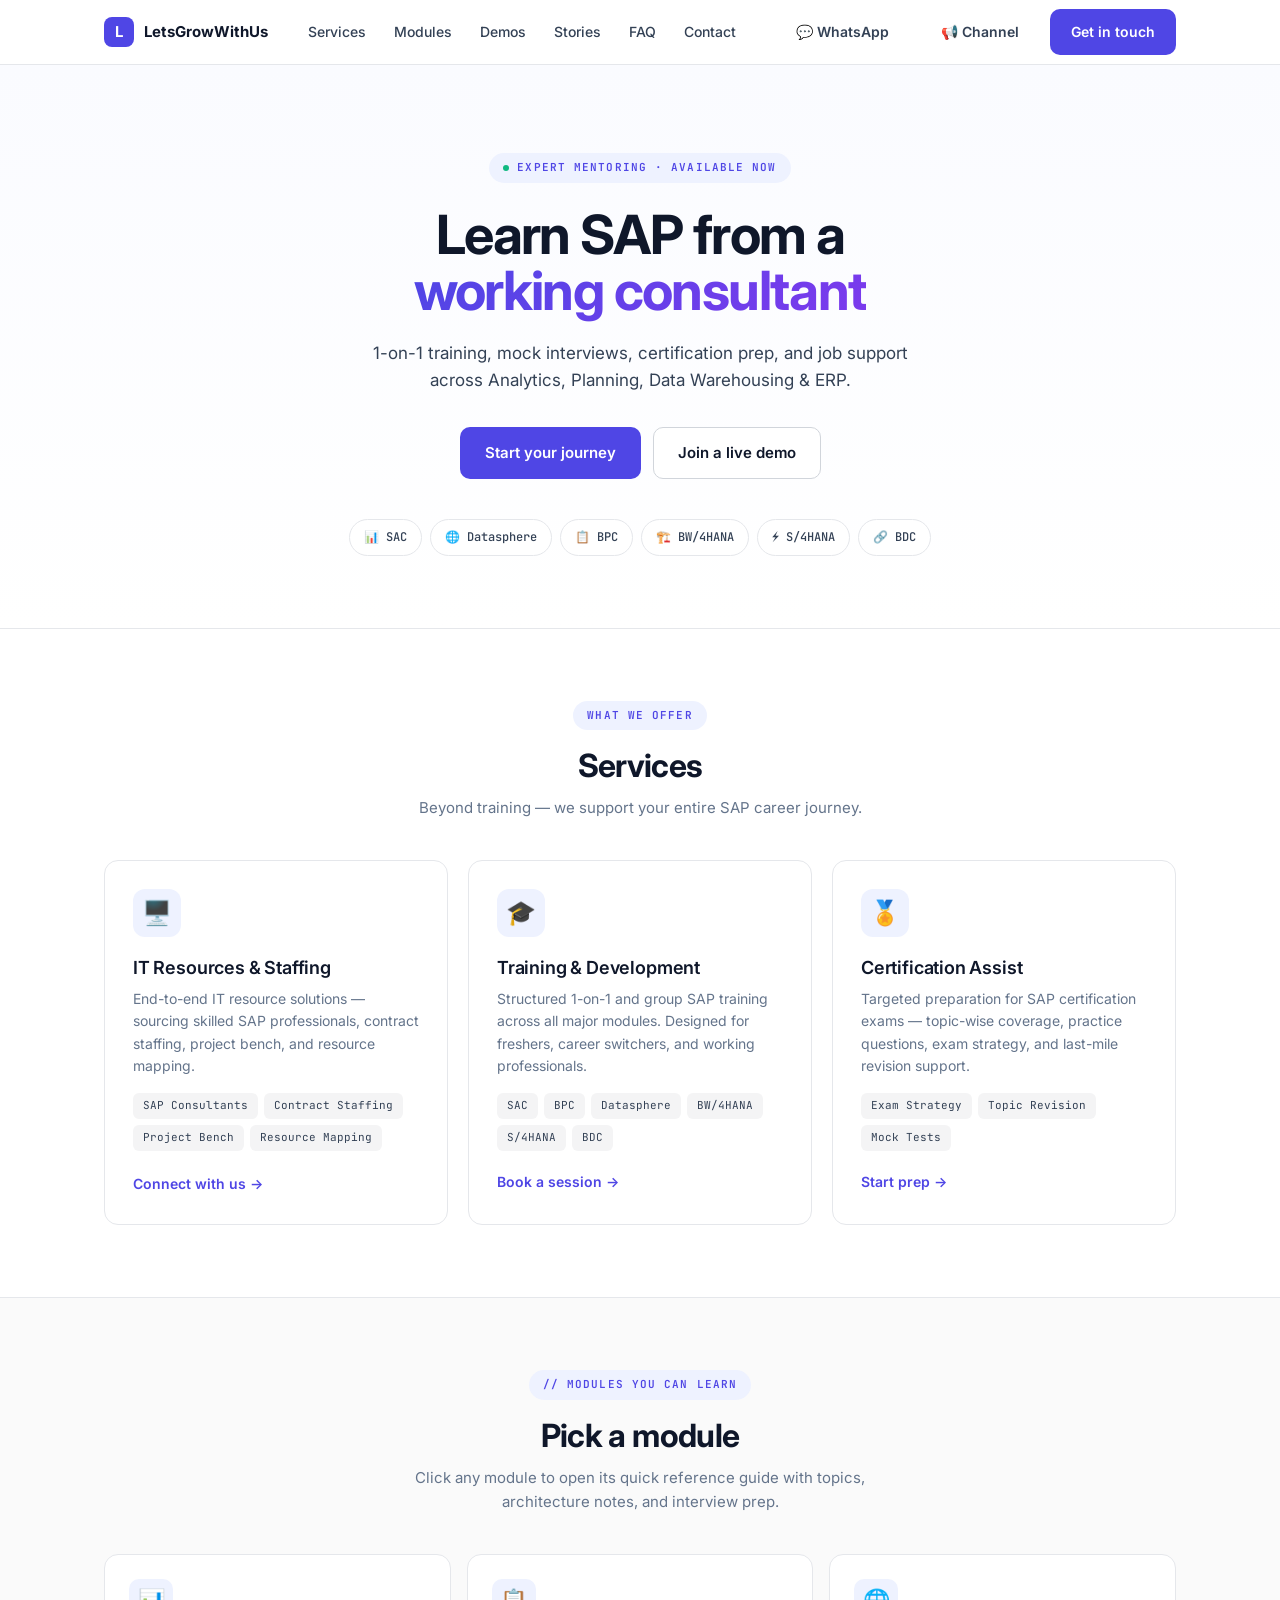
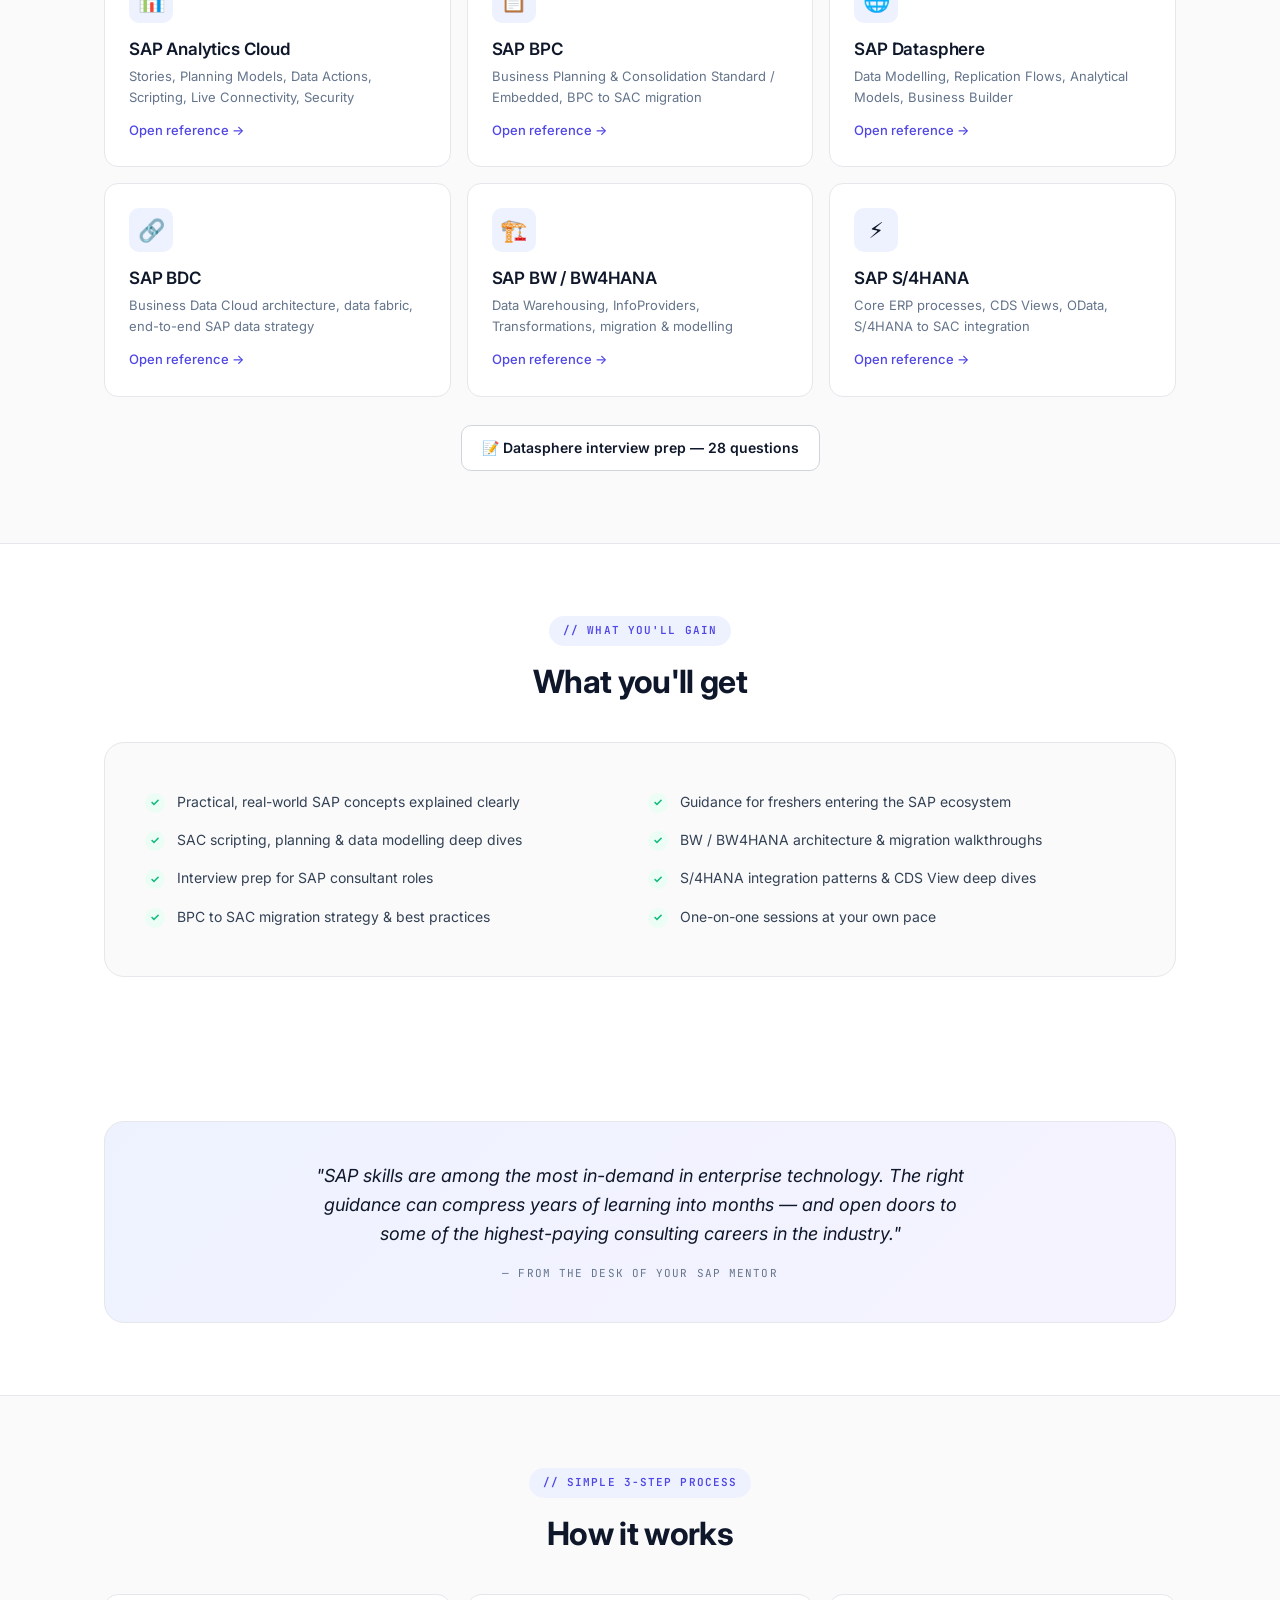
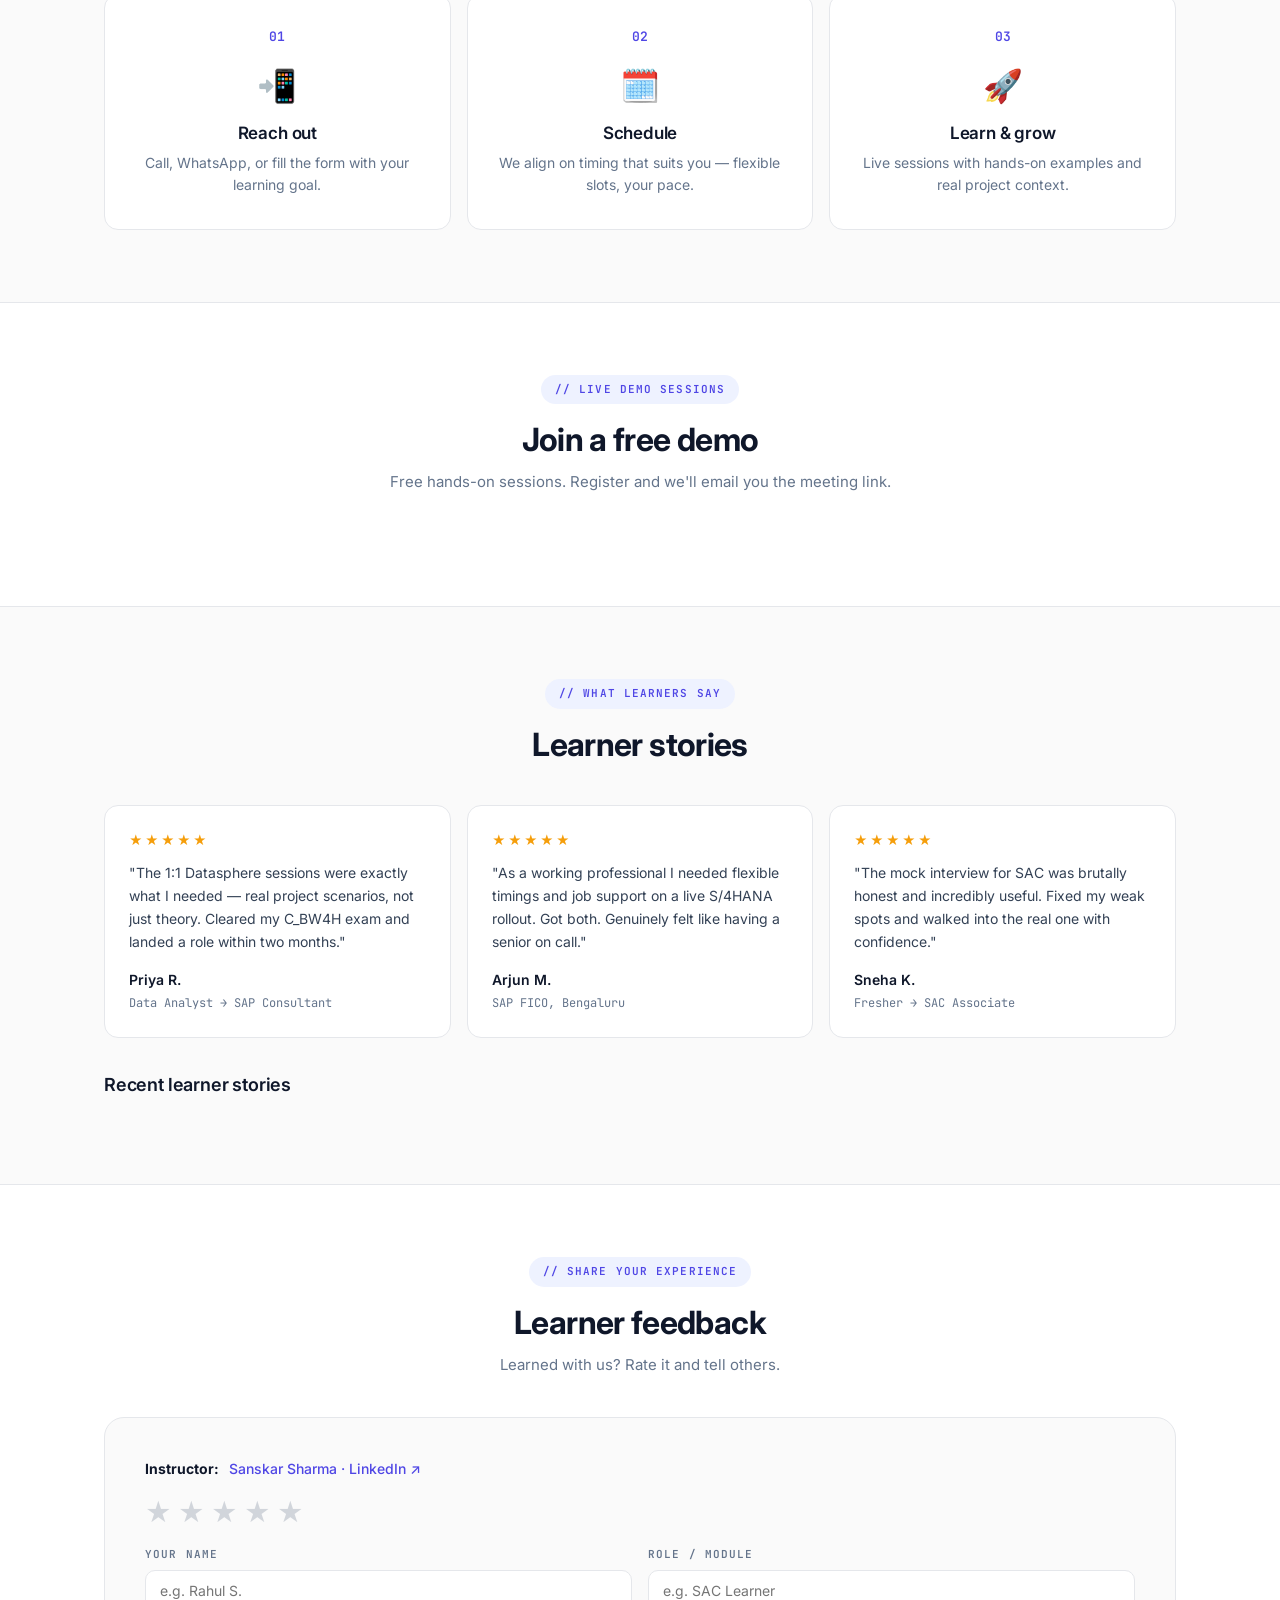
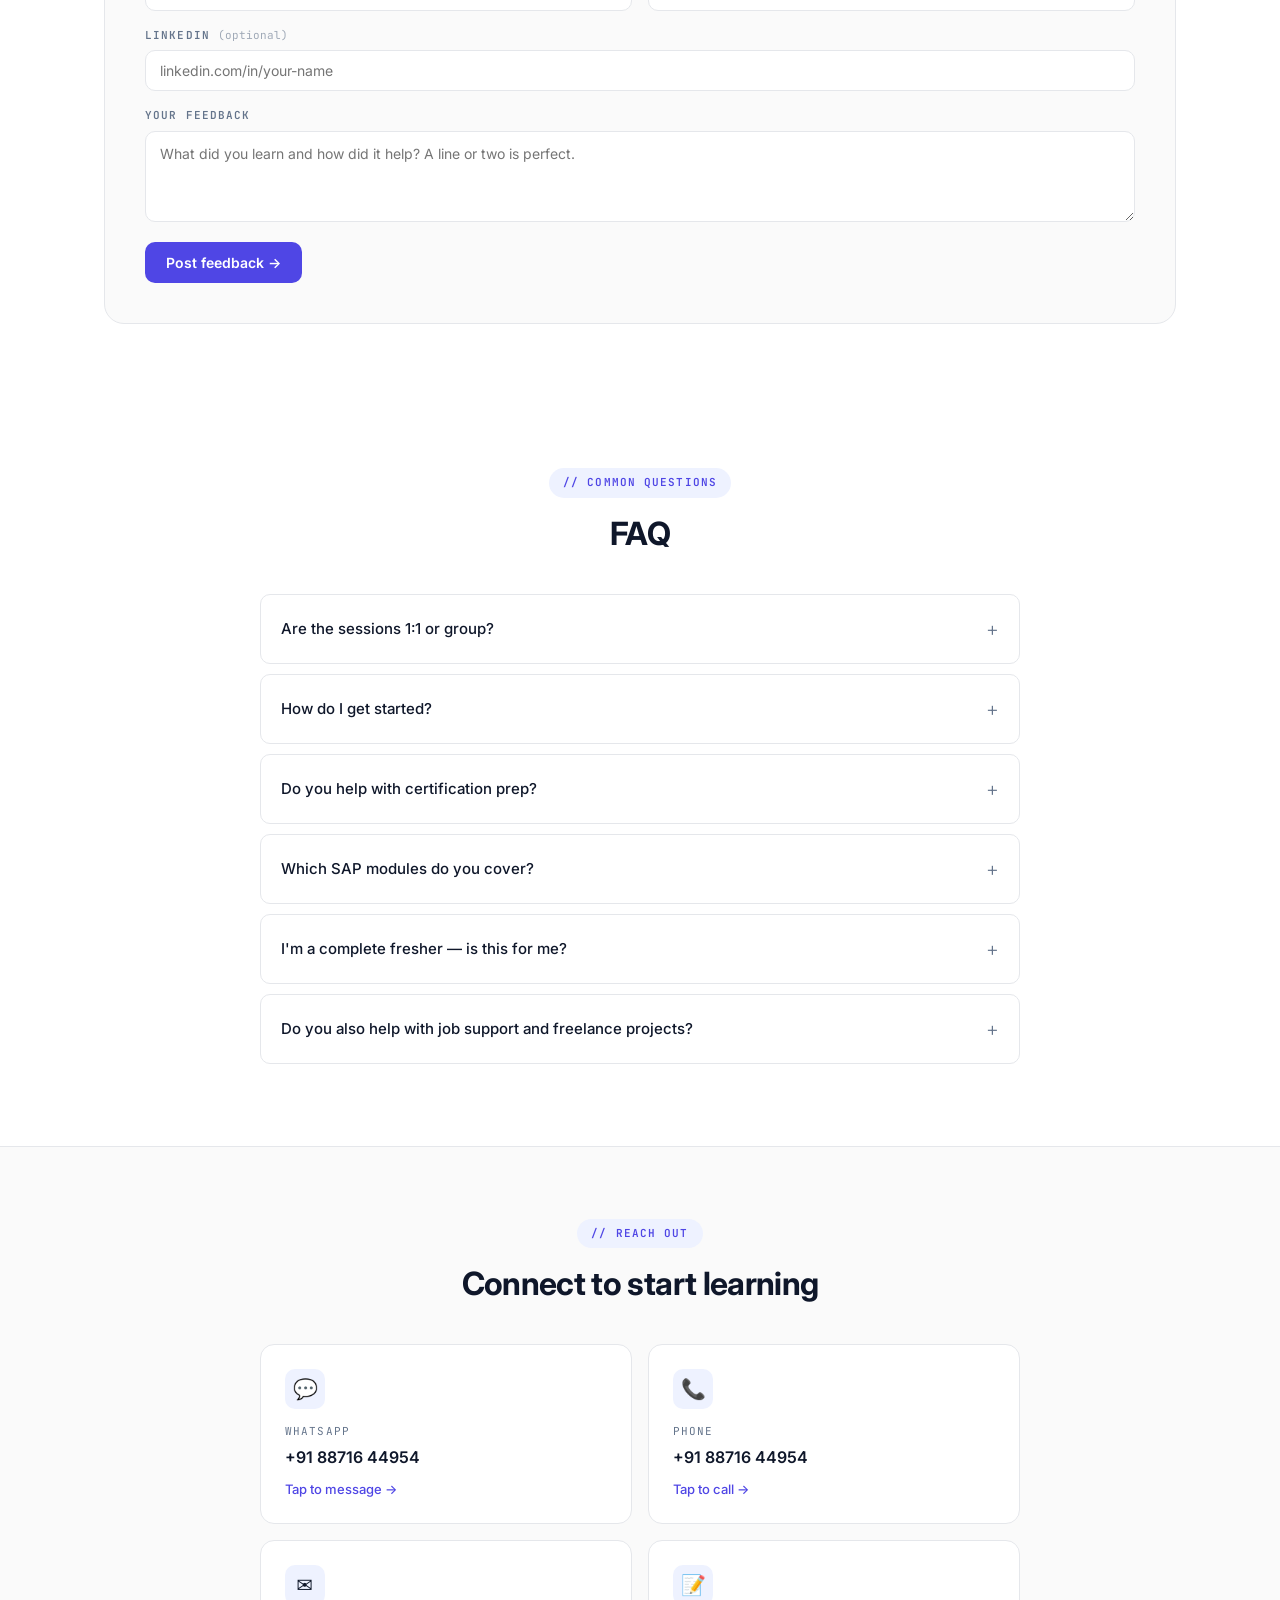
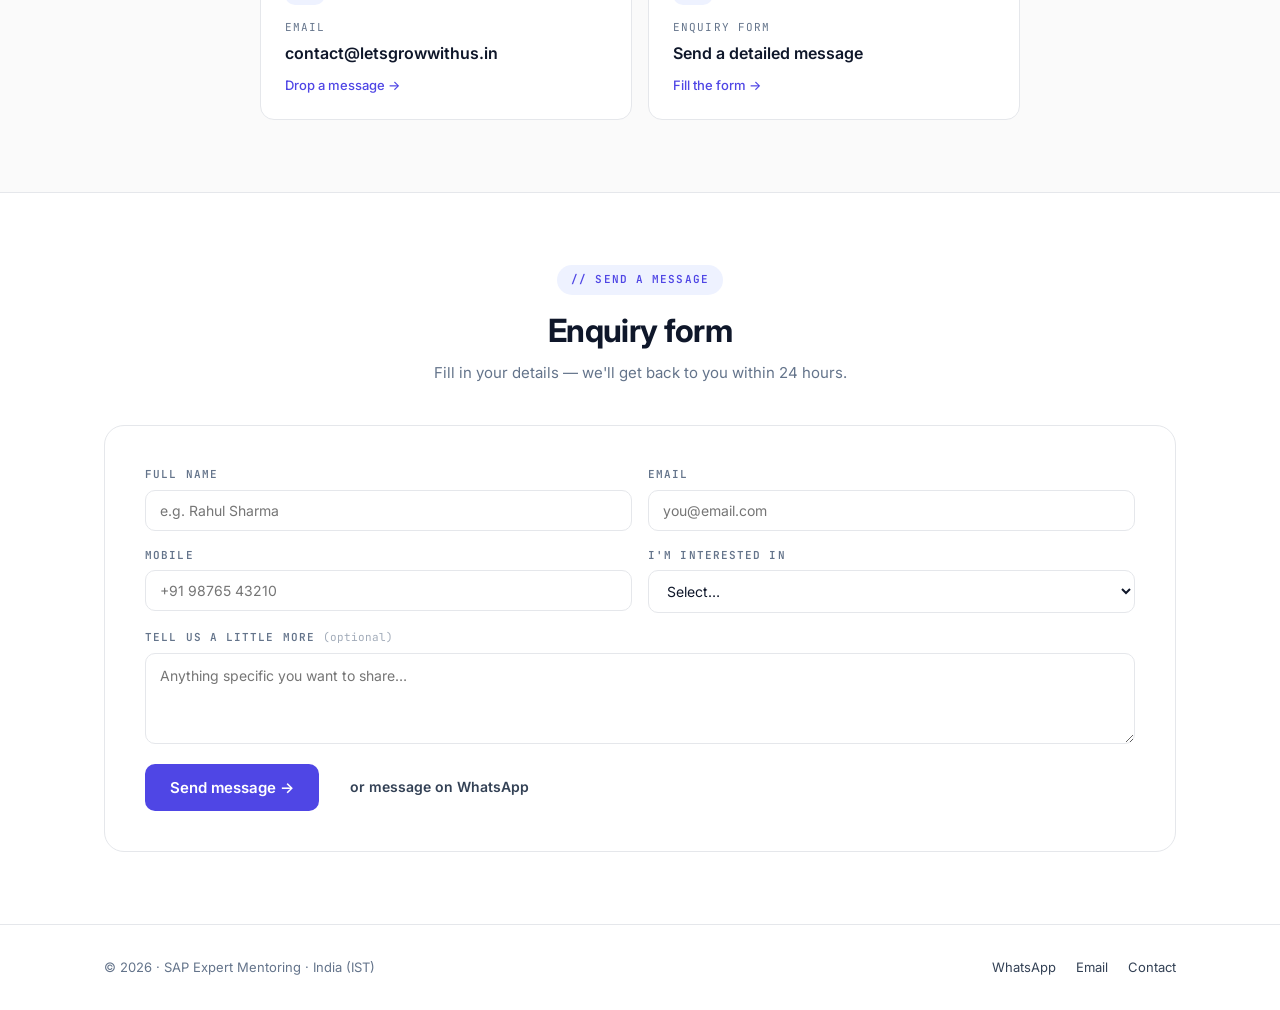
==== index.html @ c9133b72 "Update index.html" ====
<!doctype html>
<html lang="en">
  <head>
    <meta charset="UTF-8" />
    <meta name="viewport" content="width=device-width, initial-scale=1.0" />
    <title>LetsGrowWithUs – Learn SAP from a working consultant</title>

    <!-- ── SEO ── -->
    <meta
      name="description"
      content="Learn SAP the practical way — 1-on-1 training, mock interviews, certification prep and job support in SAP Datasphere, SAC, BW/4HANA, BPC, S/4HANA and BDC. Connect directly with a working SAP expert."
    />
    <meta
      name="keywords"
      content="SAP training, SAP Datasphere, SAP Analytics Cloud, SAC, BW/4HANA, SAP MM, SAP BPC, S/4HANA, SAP BDC, SAP certification, SAP mock interview"
    />
    <meta name="author" content="Naresh Kabra" />
    <meta name="robots" content="index, follow" />
    <meta name="theme-color" content="#4f46e5" />
    <link rel="canonical" href="https://saplearninghub.github.io/Courses/" />

    <!-- ── Open Graph ── -->
    <meta property="og:type" content="website" />
    <meta property="og:site_name" content="LetsGrowWithUs" />
    <meta property="og:title" content="Learn SAP – Connect with an Expert" />
    <meta
      property="og:description"
      content="1-on-1 SAP training, mock interviews, certification prep and job support across Datasphere, SAC, BW/4HANA, BPC, S/4HANA and BDC."
    />
    <meta
      property="og:url"
      content="https://saplearninghub.github.io/Courses/"
    />
    <meta property="og:locale" content="en_IN" />

    <!-- ── Twitter Card ── -->
    <meta name="twitter:card" content="summary_large_image" />
    <meta name="twitter:title" content="Learn SAP – Connect with an Expert" />
    <meta
      name="twitter:description"
      content="1-on-1 SAP training, mock interviews, certification prep and job support across Datasphere, SAC, BW/4HANA, BPC, S/4HANA and BDC."
    />

    <!-- ── Favicon (inline SVG) ── -->
    <link
      rel="icon"
      href="data:image/svg+xml,%3Csvg xmlns='http://www.w3.org/2000/svg' viewBox='0 0 64 64'%3E%3Crect width='64' height='64' rx='14' fill='%234f46e5'/%3E%3Ctext x='50%25' y='52%25' font-family='Arial,sans-serif' font-size='30' font-weight='bold' fill='white' text-anchor='middle' dominant-baseline='middle'%3EL%3C/text%3E%3C/svg%3E"
    />

    <!-- ── Google Analytics ── -->
    <script
      async
      src="https://www.googletagmanager.com/gtag/js?id=G-FK7HMC6X39"
    ></script>
    <script>
      window.dataLayer = window.dataLayer || [];
      function gtag() {
        dataLayer.push(arguments);
      }
      gtag("js", new Date());
      gtag("config", "G-FK7HMC6X39");
    </script>

    <!-- ── Fonts ── -->
    <link rel="preconnect" href="https://fonts.googleapis.com" />
    <link rel="preconnect" href="https://fonts.gstatic.com" crossorigin />
    <link
      href="https://fonts.googleapis.com/css2?family=Inter:wght@400;500;600;700&family=JetBrains+Mono:wght@400;600&display=swap"
      rel="stylesheet"
    />

    <style>
      /* ===== Reset & tokens ===== */
      *,
      *::before,
      *::after {
        box-sizing: border-box;
        margin: 0;
        padding: 0;
      }

      :root {
        --bg: #ffffff;
        --surface: #fafafa;
        --surface-2: #f4f4f5;
        --border: #e5e7eb;
        --border-strong: #d1d5db;
        --accent: #4f46e5;
        --accent-hover: #4338ca;
        --accent-soft: #eef2ff;
        --accent-2: #7c3aed;
        --accent-soft-2: #f5f3ff;
        --success: #10b981;
        --success-soft: #ecfdf5;
        --warn: #f59e0b;
        --text: #0f172a;
        --text-2: #334155;
        --muted: #64748b;
        --error: #dc2626;

        --font-sans:
          "Inter", -apple-system, BlinkMacSystemFont, "Segoe UI", system-ui,
          sans-serif;
        --font-mono: "JetBrains Mono", ui-monospace, SFMono-Regular, monospace;

        --radius: 10px;
        --radius-lg: 14px;
        --radius-xl: 20px;
        --container: 1120px;

        --shadow-xs: 0 1px 2px rgba(15, 23, 42, 0.04);
        --shadow-sm: 0 1px 3px rgba(15, 23, 42, 0.06);
        --shadow: 0 2px 8px rgba(15, 23, 42, 0.06);
        --shadow-md: 0 8px 24px rgba(15, 23, 42, 0.08);
      }

      html {
        scroll-behavior: smooth;
        -webkit-text-size-adjust: 100%;
      }

      body {
        font-family: var(--font-sans);
        background: var(--bg);
        color: var(--text);
        line-height: 1.6;
        -webkit-font-smoothing: antialiased;
        -moz-osx-font-smoothing: grayscale;
      }

      a {
        color: inherit;
        text-decoration: none;
      }

      button {
        font-family: inherit;
        cursor: pointer;
        border: none;
        background: none;
        color: inherit;
      }

      input,
      select,
      textarea {
        font-family: inherit;
        font-size: inherit;
        color: inherit;
      }

      img {
        max-width: 100%;
        display: block;
      }

      h1,
      h2,
      h3,
      h4 {
        font-weight: 600;
        line-height: 1.25;
        letter-spacing: -0.01em;
      }

      /* ===== Layout ===== */
      .container {
        max-width: var(--container);
        margin: 0 auto;
        padding: 0 24px;
      }

      @media (max-width: 640px) {
        .container {
          padding: 0 16px;
        }
      }

      section {
        padding: 72px 0;
      }

      @media (max-width: 640px) {
        section {
          padding: 52px 0;
        }
      }

      .section-header {
        text-align: center;
        margin-bottom: 40px;
      }

      .section-header .eyebrow {
        display: inline-block;
        font-family: var(--font-mono);
        font-size: 11px;
        font-weight: 600;
        letter-spacing: 0.1em;
        text-transform: uppercase;
        color: var(--accent);
        background: var(--accent-soft);
        padding: 6px 14px;
        border-radius: 999px;
        margin-bottom: 16px;
      }

      .section-header h2 {
        font-size: 32px;
        font-weight: 700;
        letter-spacing: -0.02em;
        color: var(--text);
        margin-bottom: 10px;
      }

      @media (max-width: 640px) {
        .section-header h2 {
          font-size: 26px;
        }
      }

      .section-header p {
        font-size: 15px;
        color: var(--muted);
        max-width: 540px;
        margin: 0 auto;
      }

      /* ===== Buttons ===== */
      .btn {
        display: inline-flex;
        align-items: center;
        justify-content: center;
        gap: 8px;
        padding: 11px 20px;
        border-radius: var(--radius);
        font-weight: 600;
        font-size: 14px;
        transition:
          background 0.15s,
          border-color 0.15s,
          color 0.15s;
        white-space: nowrap;
        border: 1px solid transparent;
      }

      .btn-primary {
        background: var(--accent);
        color: #fff;
      }

      .btn-primary:hover {
        background: var(--accent-hover);
      }

      .btn-secondary {
        background: #fff;
        color: var(--text);
        border-color: var(--border-strong);
      }

      .btn-secondary:hover {
        border-color: var(--accent);
        color: var(--accent);
      }

      .btn-ghost {
        color: var(--text-2);
      }

      .btn-ghost:hover {
        color: var(--accent);
      }

      .btn-block {
        width: 100%;
      }

      .btn-lg {
        padding: 13px 24px;
        font-size: 15px;
      }

      /* ===== Header ===== */
      .header {
        position: sticky;
        top: 0;
        z-index: 50;
        background: rgba(255, 255, 255, 0.92);
        backdrop-filter: blur(8px);
        -webkit-backdrop-filter: blur(8px);
        border-bottom: 1px solid var(--border);
      }

      .header-inner {
        display: flex;
        align-items: center;
        justify-content: space-between;
        height: 64px;
        gap: 16px;
      }

      .logo {
        display: flex;
        align-items: center;
        gap: 10px;
        font-weight: 700;
        font-size: 15px;
        color: var(--text);
      }

      .logo-mark {
        width: 30px;
        height: 30px;
        border-radius: 8px;
        background: var(--accent);
        color: #fff;
        display: flex;
        align-items: center;
        justify-content: center;
        font-weight: 700;
        font-size: 15px;
      }

      .nav {
        display: flex;
        gap: 28px;
      }

      .nav a {
        color: var(--text-2);
        font-size: 14px;
        font-weight: 500;
      }

      .nav a:hover {
        color: var(--accent);
      }

      @media (max-width: 768px) {
        .nav {
          display: none;
        }
      }

      .header-cta {
        display: flex;
        gap: 10px;
        align-items: center;
      }

      /* ===== Hero ===== */
      .hero {
        padding: 88px 0 72px;
        background: linear-gradient(180deg, #fafbff 0%, #ffffff 100%);
        border-bottom: 1px solid var(--border);
      }

      @media (max-width: 640px) {
        .hero {
          padding: 56px 0 48px;
        }
      }

      .hero-inner {
        text-align: center;
        max-width: 720px;
        margin: 0 auto;
      }

      .hero-badge {
        display: inline-flex;
        align-items: center;
        gap: 8px;
        background: var(--accent-soft);
        color: var(--accent);
        font-family: var(--font-mono);
        font-size: 11px;
        font-weight: 600;
        letter-spacing: 0.1em;
        text-transform: uppercase;
        padding: 6px 14px;
        border-radius: 999px;
        margin-bottom: 24px;
      }

      .hero-badge .dot {
        width: 6px;
        height: 6px;
        border-radius: 50%;
        background: var(--success);
      }

      .hero h1 {
        font-size: 54px;
        font-weight: 700;
        letter-spacing: -0.03em;
        line-height: 1.05;
        color: var(--text);
        margin-bottom: 20px;
      }

      .hero h1 .gradient {
        background: linear-gradient(135deg, var(--accent), var(--accent-2));
        -webkit-background-clip: text;
        -webkit-text-fill-color: transparent;
        background-clip: text;
      }

      @media (max-width: 640px) {
        .hero h1 {
          font-size: 36px;
        }
      }

      .hero-sub {
        font-size: 17px;
        color: var(--text-2);
        max-width: 560px;
        margin: 0 auto 32px;
      }

      .hero-ctas {
        display: flex;
        gap: 12px;
        justify-content: center;
        flex-wrap: wrap;
      }

      .hero-modules {
        display: flex;
        flex-wrap: wrap;
        justify-content: center;
        gap: 8px;
        margin-top: 40px;
      }

      .hero-module {
        font-family: var(--font-mono);
        font-size: 12px;
        font-weight: 500;
        padding: 8px 14px;
        border: 1px solid var(--border);
        border-radius: 999px;
        color: var(--text-2);
        background: #fff;
      }

      /* ===== Services ===== */
      .services-grid {
        display: grid;
        grid-template-columns: repeat(3, 1fr);
        gap: 20px;
      }

      @media (max-width: 900px) {
        .services-grid {
          grid-template-columns: 1fr;
        }
      }

      .service-card {
        background: #fff;
        border: 1px solid var(--border);
        border-radius: var(--radius-lg);
        padding: 28px;
        transition:
          border-color 0.15s,
          box-shadow 0.15s;
      }

      .service-card:hover {
        border-color: var(--border-strong);
        box-shadow: var(--shadow);
      }

      .service-icon {
        width: 48px;
        height: 48px;
        border-radius: 12px;
        background: var(--accent-soft);
        display: flex;
        align-items: center;
        justify-content: center;
        font-size: 24px;
        margin-bottom: 20px;
      }

      .service-card h3 {
        font-size: 18px;
        font-weight: 600;
        margin-bottom: 8px;
      }

      .service-card p {
        font-size: 14px;
        color: var(--muted);
        margin-bottom: 16px;
      }

      .service-tags {
        display: flex;
        flex-wrap: wrap;
        gap: 6px;
        margin-bottom: 4px;
      }

      .service-tag {
        font-family: var(--font-mono);
        font-size: 11px;
        padding: 4px 10px;
        border-radius: 6px;
        background: var(--surface-2);
        color: var(--text-2);
      }

      .service-cta {
        display: inline-flex;
        align-items: center;
        gap: 6px;
        margin-top: 18px;
        font-size: 14px;
        font-weight: 600;
        color: var(--accent);
        cursor: pointer;
      }

      .service-cta:hover {
        color: var(--accent-hover);
      }

      /* ===== Skills ===== */
      .skills-section {
        background: var(--surface);
        border-top: 1px solid var(--border);
        border-bottom: 1px solid var(--border);
      }

      .skills-grid {
        display: grid;
        grid-template-columns: repeat(3, 1fr);
        gap: 16px;
      }

      @media (max-width: 900px) {
        .skills-grid {
          grid-template-columns: repeat(2, 1fr);
        }
      }

      @media (max-width: 560px) {
        .skills-grid {
          grid-template-columns: 1fr;
        }
      }

      .skill-card {
        display: block;
        background: #fff;
        border: 1px solid var(--border);
        border-radius: var(--radius-lg);
        padding: 24px;
        transition:
          border-color 0.15s,
          transform 0.15s,
          box-shadow 0.15s;
        color: inherit;
      }

      .skill-card:hover {
        border-color: var(--accent);
        transform: translateY(-2px);
        box-shadow: var(--shadow);
      }

      .skill-icon {
        width: 44px;
        height: 44px;
        border-radius: 10px;
        background: var(--accent-soft);
        display: flex;
        align-items: center;
        justify-content: center;
        font-size: 22px;
        margin-bottom: 16px;
      }

      .skill-card h3 {
        font-size: 17px;
        font-weight: 600;
        margin-bottom: 6px;
      }

      .skill-card p {
        font-size: 13px;
        color: var(--muted);
      }

      .skill-card .arrow {
        display: inline-flex;
        align-items: center;
        gap: 4px;
        font-size: 13px;
        font-weight: 500;
        color: var(--accent);
        margin-top: 12px;
      }

      .skills-extra {
        text-align: center;
        margin-top: 28px;
      }

      /* ===== Learn (what you'll get) ===== */
      .learn-section {
        background: var(--surface);
        border: 1px solid var(--border);
        border-radius: var(--radius-xl);
        padding: 48px 40px;
      }

      @media (max-width: 640px) {
        .learn-section {
          padding: 32px 20px;
        }
      }

      .learn-grid {
        display: grid;
        grid-template-columns: repeat(2, 1fr);
        gap: 16px;
      }

      @media (max-width: 640px) {
        .learn-grid {
          grid-template-columns: 1fr;
        }
      }

      .learn-item {
        display: flex;
        align-items: flex-start;
        gap: 12px;
        font-size: 14px;
        color: var(--text-2);
      }

      .learn-item .check {
        width: 20px;
        height: 20px;
        border-radius: 50%;
        background: var(--success-soft);
        color: var(--success);
        display: flex;
        align-items: center;
        justify-content: center;
        flex-shrink: 0;
        font-size: 11px;
        font-weight: 700;
        margin-top: 2px;
      }

      /* ===== Quote ===== */
      .quote {
        background: linear-gradient(
          135deg,
          var(--accent-soft) 0%,
          var(--accent-soft-2) 100%
        );
        border: 1px solid var(--border);
        border-radius: var(--radius-xl);
        padding: 40px;
        text-align: center;
      }

      @media (max-width: 640px) {
        .quote {
          padding: 32px 20px;
        }
      }

      .quote p {
        font-size: 18px;
        font-weight: 400;
        line-height: 1.6;
        color: var(--text);
        max-width: 680px;
        margin: 0 auto 16px;
        font-style: italic;
      }

      .quote-author {
        font-family: var(--font-mono);
        font-size: 11px;
        letter-spacing: 0.1em;
        text-transform: uppercase;
        color: var(--muted);
      }

      /* ===== Steps ===== */
      .steps {
        display: grid;
        grid-template-columns: repeat(3, 1fr);
        gap: 16px;
      }

      @media (max-width: 768px) {
        .steps {
          grid-template-columns: 1fr;
        }
      }

      .step {
        background: #fff;
        border: 1px solid var(--border);
        border-radius: var(--radius-lg);
        padding: 32px 24px;
        text-align: center;
      }

      .step-num {
        font-family: var(--font-mono);
        font-size: 13px;
        font-weight: 600;
        color: var(--accent);
        margin-bottom: 12px;
      }

      .step-icon {
        font-size: 32px;
        margin-bottom: 12px;
      }

      .step h3 {
        font-size: 17px;
        font-weight: 600;
        margin-bottom: 8px;
      }

      .step p {
        font-size: 14px;
        color: var(--muted);
      }

      /* ===== Contact cards ===== */
      .contact-section {
        background: var(--surface);
        border-top: 1px solid var(--border);
        border-bottom: 1px solid var(--border);
      }

      .contact-grid {
        display: grid;
        grid-template-columns: repeat(2, 1fr);
        gap: 16px;
        max-width: 760px;
        margin: 0 auto;
      }

      @media (max-width: 640px) {
        .contact-grid {
          grid-template-columns: 1fr;
        }
      }

      .contact-card {
        display: block;
        background: #fff;
        border: 1px solid var(--border);
        border-radius: var(--radius-lg);
        padding: 24px;
        transition:
          border-color 0.15s,
          box-shadow 0.15s;
      }

      .contact-card:hover {
        border-color: var(--accent);
        box-shadow: var(--shadow);
      }

      .contact-icon {
        width: 40px;
        height: 40px;
        border-radius: 10px;
        background: var(--accent-soft);
        display: flex;
        align-items: center;
        justify-content: center;
        font-size: 20px;
        margin-bottom: 14px;
      }

      .contact-label {
        font-family: var(--font-mono);
        font-size: 11px;
        letter-spacing: 0.1em;
        text-transform: uppercase;
        color: var(--muted);
        margin-bottom: 4px;
      }

      .contact-value {
        font-size: 16px;
        font-weight: 600;
        color: var(--text);
        word-break: break-word;
      }

      .contact-hint {
        font-size: 13px;
        color: var(--accent);
        margin-top: 8px;
        font-weight: 500;
      }

      /* ===== Demos ===== */
      .demo-list {
        display: grid;
        grid-template-columns: repeat(2, 1fr);
        gap: 16px;
      }

      @media (max-width: 768px) {
        .demo-list {
          grid-template-columns: 1fr;
        }
      }

      .demo-card {
        background: #fff;
        border: 1px solid var(--border);
        border-radius: var(--radius-lg);
        padding: 24px;
      }

      .demo-date {
        font-family: var(--font-mono);
        font-size: 11px;
        font-weight: 600;
        letter-spacing: 0.1em;
        text-transform: uppercase;
        color: var(--success);
        margin-bottom: 8px;
      }

      .demo-module {
        font-size: 18px;
        font-weight: 600;
        margin-bottom: 12px;
      }

      .demo-link {
        display: inline-flex;
        align-items: center;
        gap: 4px;
        font-size: 13px;
        color: var(--accent);
        margin-bottom: 16px;
        font-weight: 500;
      }

      .demo-link:hover {
        color: var(--accent-hover);
      }

      .demo-btn {
        width: 100%;
        padding: 11px;
        background: var(--accent);
        color: #fff;
        border-radius: var(--radius);
        font-weight: 600;
        font-size: 14px;
        transition: background 0.15s;
      }

      .demo-btn:hover {
        background: var(--accent-hover);
      }

      .demo-empty {
        text-align: center;
        padding: 40px 20px;
        background: var(--surface);
        border: 1px dashed var(--border-strong);
        border-radius: var(--radius-lg);
        grid-column: 1 / -1;
      }

      .demo-empty .icon {
        font-size: 32px;
        margin-bottom: 8px;
      }

      .demo-empty p {
        color: var(--muted);
        margin-bottom: 16px;
      }

      .demo-empty strong {
        color: var(--text);
        display: block;
        margin-bottom: 4px;
      }

      .past-demos-title {
        font-family: var(--font-mono);
        font-size: 11px;
        letter-spacing: 0.1em;
        text-transform: uppercase;
        color: var(--muted);
        margin: 48px 0 16px;
        text-align: center;
      }

      .past-demos {
        display: flex;
        flex-wrap: wrap;
        gap: 8px;
        justify-content: center;
      }

      .past-demo-chip {
        font-size: 12px;
        color: var(--muted);
        padding: 6px 12px;
        background: #fff;
        border: 1px solid var(--border);
        border-radius: 999px;
        font-family: var(--font-mono);
      }

      /* ===== Testimonials ===== */
      .testi-track {
        display: grid;
        grid-template-columns: repeat(3, 1fr);
        gap: 16px;
      }

      @media (max-width: 900px) {
        .testi-track {
          grid-template-columns: 1fr;
        }
      }

      .testi-card {
        background: #fff;
        border: 1px solid var(--border);
        border-radius: var(--radius-lg);
        padding: 24px;
      }

      .testi-quote {
        font-size: 14px;
        color: var(--text-2);
        line-height: 1.65;
        margin-bottom: 16px;
      }

      .testi-stars {
        color: var(--warn);
        font-size: 13px;
        margin-bottom: 10px;
        letter-spacing: 2px;
      }

      .testi-name {
        font-weight: 600;
        font-size: 14px;
      }

      .testi-role {
        font-size: 12px;
        color: var(--muted);
        font-family: var(--font-mono);
        margin-top: 2px;
      }

      /* LinkedIn badge on a testi name */
      .testi-name-row {
        display: flex;
        align-items: center;
        gap: 8px;
        flex-wrap: wrap;
      }

      .testi-name {
        font-weight: 600;
        font-size: 14px;
      }

      /* Recent (live) stories — auto-rendered from the sheet */
      .recent-stories {
        margin-top: 36px;
      }

      .recent-stories-head {
        display: flex;
        align-items: center;
        justify-content: space-between;
        gap: 12px;
        flex-wrap: wrap;
        margin-bottom: 16px;
      }

      .recent-stories-head h3 {
        font-size: 18px;
        font-weight: 600;
        color: var(--text);
      }

      .recent-stories-head .count {
        font-size: 12px;
        color: var(--muted);
        font-family: var(--font-mono);
      }

      .recent-stories-grid {
        display: grid;
        grid-template-columns: repeat(auto-fit, minmax(260px, 1fr));
        gap: 16px;
      }

      .recent-story {
        background: #fff;
        border: 1px solid var(--border);
        border-radius: var(--radius-xl);
        padding: 20px 22px;
        display: flex;
        flex-direction: column;
        gap: 10px;
        transition:
          transform 0.15s,
          box-shadow 0.15s;
      }

      .recent-story:hover {
        transform: translateY(-2px);
        box-shadow: 0 10px 24px -16px rgba(15, 23, 42, 0.2);
      }

      .recent-story .recent-stars {
        color: var(--warn);
        font-size: 13px;
        letter-spacing: 2px;
      }

      .recent-story .recent-quote {
        font-size: 14px;
        color: var(--text-2);
        line-height: 1.55;
        flex: 1;
      }

      .recent-story .recent-meta {
        display: flex;
        align-items: center;
        gap: 8px;
        flex-wrap: wrap;
        margin-top: 4px;
      }

      .recent-story .recent-name {
        font-weight: 600;
        font-size: 13px;
        color: var(--text);
      }

      .recent-story .recent-role {
        font-size: 12px;
        color: var(--muted);
        font-family: var(--font-mono);
      }

      .recent-story .recent-li {
        display: inline-flex;
        align-items: center;
        gap: 4px;
        font-size: 11px;
        font-weight: 600;
        color: #0a66c2;
        background: #eaf2fb;
        border: 1px solid #cfe1f5;
        border-radius: 999px;
        padding: 2px 8px 2px 6px;
        text-decoration: none;
        margin-left: auto;
        transition:
          background 0.15s,
          transform 0.15s;
      }

      .recent-story .recent-li:hover {
        background: #d6e6f7;
        transform: translateY(-1px);
      }

      .recent-story .recent-li svg {
        width: 11px;
        height: 11px;
        fill: #0a66c2;
      }

      .recent-stories-empty {
        text-align: center;
        padding: 24px;
        color: var(--muted);
        font-size: 14px;
        border: 1px dashed var(--border);
        border-radius: var(--radius-xl);
        background: #fff;
      }

      .recent-stories-empty strong {
        color: var(--text);
        display: block;
        margin-bottom: 4px;
      }

      /* ===== Feedback ===== */
      .feedback-section {
        background: var(--surface);
        border: 1px solid var(--border);
        border-radius: var(--radius-xl);
        padding: 40px;
      }

      @media (max-width: 640px) {
        .feedback-section {
          padding: 32px 20px;
        }
      }

      .feedback-meta {
        margin-bottom: 20px;
        font-size: 14px;
        color: var(--text-2);
      }

      .feedback-meta strong {
        color: var(--text);
        margin-right: 6px;
      }

      .feedback-meta a {
        color: var(--accent);
        font-weight: 500;
      }

      .fb-stars {
        display: flex;
        gap: 6px;
        margin-bottom: 20px;
      }

      .fb-star {
        font-size: 26px;
        color: var(--border-strong);
        cursor: pointer;
        transition: color 0.1s;
        line-height: 1;
      }

      .fb-star.on {
        color: var(--warn);
      }

      /* ===== FAQ ===== */
      .faq-list {
        max-width: 760px;
        margin: 0 auto;
      }

      .faq-item {
        background: #fff;
        border: 1px solid var(--border);
        border-radius: var(--radius);
        margin-bottom: 10px;
        overflow: hidden;
      }

      .faq-item[open] {
        border-color: var(--border-strong);
      }

      .faq-q {
        display: flex;
        align-items: center;
        justify-content: space-between;
        width: 100%;
        padding: 18px 20px;
        font-size: 15px;
        font-weight: 500;
        color: var(--text);
        text-align: left;
        list-style: none;
      }

      .faq-q::-webkit-details-marker {
        display: none;
      }

      .faq-q .icon {
        font-size: 20px;
        color: var(--muted);
        transition: transform 0.2s;
        font-weight: 300;
      }

      .faq-item[open] .faq-q .icon {
        transform: rotate(45deg);
      }

      .faq-a {
        padding: 0 20px 18px;
        font-size: 14px;
        color: var(--text-2);
        line-height: 1.65;
      }

      /* ===== Forms ===== */
      .form-section {
        background: #fff;
        border: 1px solid var(--border);
        border-radius: var(--radius-xl);
        padding: 40px;
      }

      @media (max-width: 640px) {
        .form-section {
          padding: 28px 20px;
        }
      }

      .form-grid {
        display: grid;
        grid-template-columns: repeat(2, 1fr);
        gap: 16px;
      }

      @media (max-width: 640px) {
        .form-grid {
          grid-template-columns: 1fr;
        }
      }

      .form-group {
        display: flex;
        flex-direction: column;
        gap: 6px;
      }

      .form-group.full {
        grid-column: 1 / -1;
      }

      .form-label {
        font-family: var(--font-mono);
        font-size: 11px;
        letter-spacing: 0.1em;
        text-transform: uppercase;
        color: var(--muted);
        font-weight: 600;
      }

      .form-label .opt {
        font-weight: 400;
        opacity: 0.6;
        text-transform: none;
        letter-spacing: 0;
      }

      .form-input {
        width: 100%;
        padding: 11px 14px;
        border: 1px solid var(--border);
        border-radius: var(--radius);
        font-size: 14px;
        color: var(--text);
        background: #fff;
        transition:
          border-color 0.15s,
          box-shadow 0.15s;
      }

      .form-input:focus {
        outline: none;
        border-color: var(--accent);
        box-shadow: 0 0 0 3px var(--accent-soft);
      }

      textarea.form-input {
        resize: vertical;
        min-height: 90px;
        line-height: 1.6;
      }

      .form-error {
        font-size: 12px;
        color: var(--error);
        display: none;
      }

      .has-error .form-input {
        border-color: var(--error);
      }

      .has-error .form-error {
        display: block;
      }

      .form-actions {
        margin-top: 20px;
        display: flex;
        flex-wrap: wrap;
        gap: 10px;
        align-items: center;
      }

      /* Form success (replaces the form when complete) */
      .form-success {
        text-align: center;
        padding: 24px 16px;
        display: none;
      }

      .form-success.show {
        display: block;
      }

      .form-success .icon {
        width: 56px;
        height: 56px;
        border-radius: 50%;
        background: var(--success-soft);
        color: var(--success);
        display: inline-flex;
        align-items: center;
        justify-content: center;
        font-size: 28px;
        font-weight: 700;
        margin-bottom: 14px;
      }

      .form-success h3 {
        font-size: 20px;
        font-weight: 600;
        margin-bottom: 6px;
      }

      .form-success p {
        color: var(--muted);
        font-size: 14px;
      }

      .form-success a {
        color: var(--accent);
        font-weight: 500;
      }

      /* ===== Modal ===== */
      .modal-overlay {
        position: fixed;
        inset: 0;
        background: rgba(15, 23, 42, 0.5);
        display: none;
        align-items: flex-start;
        justify-content: center;
        padding: 20px;
        z-index: 100;
        overflow-y: auto;
      }

      .modal-overlay.open {
        display: flex;
      }

      .modal-box {
        background: #fff;
        border-radius: var(--radius-xl);
        width: 100%;
        max-width: 560px;
        margin: 40px 0;
        position: relative;
        padding: 32px;
      }

      @media (max-width: 640px) {
        .modal-box {
          padding: 24px 20px;
          margin: 16px 0;
        }
      }

      .modal-close {
        position: absolute;
        top: 14px;
        right: 14px;
        width: 32px;
        height: 32px;
        border-radius: 8px;
        display: flex;
        align-items: center;
        justify-content: center;
        font-size: 20px;
        color: var(--muted);
        background: var(--surface-2);
        transition:
          background 0.15s,
          color 0.15s;
      }

      .modal-close:hover {
        background: var(--accent-soft);
        color: var(--accent);
      }

      .modal-box h2 {
        font-size: 22px;
        font-weight: 600;
        margin-bottom: 6px;
      }

      .modal-box .modal-sub {
        color: var(--muted);
        font-size: 14px;
        margin-bottom: 20px;
      }

      .modal-info {
        background: var(--accent-soft);
        border-radius: var(--radius);
        padding: 12px 14px;
        font-size: 14px;
        color: var(--text-2);
        margin-bottom: 18px;
      }

      .module-grid {
        display: grid;
        grid-template-columns: repeat(2, 1fr);
        gap: 10px;
      }

      @media (max-width: 480px) {
        .module-grid {
          grid-template-columns: 1fr;
        }
      }

      .module-btn {
        display: flex;
        align-items: center;
        gap: 10px;
        padding: 12px 14px;
        border: 1px solid var(--border);
        border-radius: var(--radius);
        background: #fff;
        text-align: left;
        font-size: 14px;
        font-weight: 500;
        color: var(--text);
        transition:
          border-color 0.15s,
          background 0.15s;
        width: 100%;
      }

      .module-btn:hover {
        border-color: var(--accent);
        background: var(--accent-soft);
      }

      .module-btn .emoji {
        font-size: 20px;
      }

      /* ===== Footer ===== */
      .footer {
        background: #fff;
        border-top: 1px solid var(--border);
        padding: 32px 0;
      }

      .footer-inner {
        display: flex;
        align-items: center;
        justify-content: space-between;
        flex-wrap: wrap;
        gap: 12px;
        font-size: 13px;
        color: var(--muted);
      }

      .footer-links a {
        color: var(--text-2);
        margin-left: 16px;
      }

      .footer-links a:hover {
        color: var(--accent);
      }

      @media (max-width: 480px) {
        .footer-links a {
          margin-left: 0;
          margin-right: 16px;
        }
      }

      /* ===== Live demo popup (auto-opens when a demo is `live: true`) ===== */
      @import url("https://fonts.googleapis.com/css2?family=Poppins:wght@500;600;700;800&family=Inter:wght@400;500;600&display=swap");

      #demoModal .modal-overlay-inner {
        background: linear-gradient(
          135deg,
          #4f46e5 0%,
          #7c3aed 45%,
          #db2777 100%
        );
        border-radius: 24px;
        width: 100%;
        max-width: 560px;
        margin: 40px 0;
        position: relative;
        padding: 0;
        box-shadow:
          0 30px 80px -20px rgba(79, 70, 229, 0.55),
          0 12px 30px -10px rgba(0, 0, 0, 0.35);
        overflow: hidden;
        font-family:
          "Inter",
          system-ui,
          -apple-system,
          sans-serif;
        color: #ffffff;
      }

      @media (max-width: 640px) {
        #demoModal .modal-overlay-inner {
          margin: 16px 0;
        }
      }

      /* Decorative orbs in the header */
      #demoModal .modal-overlay-inner::before,
      #demoModal .modal-overlay-inner::after {
        content: "";
        position: absolute;
        border-radius: 50%;
        filter: blur(40px);
        opacity: 0.45;
        pointer-events: none;
      }

      #demoModal .modal-overlay-inner::before {
        width: 220px;
        height: 220px;
        background: #f0abfc;
        top: -80px;
        right: -60px;
      }

      #demoModal .modal-overlay-inner::after {
        width: 180px;
        height: 180px;
        background: #38bdf8;
        bottom: -60px;
        left: -50px;
      }

      #demoModal .modal-overlay-inner .live-hero {
        position: relative;
        padding: 28px 32px 22px;
        border-bottom: 1px solid rgba(255, 255, 255, 0.15);
      }

      @media (max-width: 640px) {
        #demoModal .modal-overlay-inner .live-hero {
          padding: 22px 20px 18px;
        }
      }

      #demoModal .live-badge {
        display: inline-flex;
        align-items: center;
        gap: 8px;
        background: rgba(0, 0, 0, 0.25);
        border: 1px solid rgba(255, 255, 255, 0.25);
        color: #fff;
        font-family: "Poppins", sans-serif;
        font-weight: 600;
        font-size: 12px;
        letter-spacing: 1.5px;
        text-transform: uppercase;
        padding: 6px 12px;
        border-radius: 999px;
        margin-bottom: 14px;
      }

      #demoModal .live-dot {
        width: 8px;
        height: 8px;
        border-radius: 50%;
        background: #f87171;
        box-shadow: 0 0 0 0 rgba(248, 113, 113, 0.7);
        animation: demoLivePulse 1.6s ease-out infinite;
      }

      @keyframes demoLivePulse {
        0% {
          box-shadow: 0 0 0 0 rgba(248, 113, 113, 0.7);
        }

        70% {
          box-shadow: 0 0 0 10px rgba(248, 113, 113, 0);
        }

        100% {
          box-shadow: 0 0 0 0 rgba(248, 113, 113, 0);
        }
      }

      #demoModal .live-title {
        font-family: "Poppins", sans-serif;
        font-weight: 700;
        font-size: 26px;
        line-height: 1.25;
        color: #fff;
        margin-bottom: 6px;
      }

      @media (max-width: 640px) {
        #demoModal .live-title {
          font-size: 22px;
        }
      }

      #demoModal .live-sub {
        font-family: "Inter", sans-serif;
        font-size: 14px;
        color: rgba(255, 255, 255, 0.85);
        margin: 0;
      }

      #demoModal .live-channel {
        font-family: "Inter", sans-serif;
        font-size: 13px;
        color: rgba(255, 255, 255, 0.9);
        margin: 10px 0 0;
      }

      #demoModal .live-channel a {
        display: inline-block;
        margin-top: 4px;
        padding: 6px 12px;
        border-radius: 999px;
        background: rgba(255, 255, 255, 0.18);
        border: 1px solid rgba(255, 255, 255, 0.35);
        color: #fff;
        font-family: "Poppins", sans-serif;
        font-weight: 500;
        text-decoration: none;
        transition:
          background 0.15s,
          transform 0.15s;
      }

      #demoModal .live-channel a:hover {
        background: rgba(255, 255, 255, 0.28);
        transform: translateY(-1px);
      }

      #demoModal .modal-overlay-inner .modal-body {
        position: relative;
        padding: 22px 32px 28px;
      }

      @media (max-width: 640px) {
        #demoModal .modal-overlay-inner .modal-body {
          padding: 18px 20px 24px;
        }
      }

      #demoModal .demo-modal-info {
        background: rgba(255, 255, 255, 0.12);
        border: 1px solid rgba(255, 255, 255, 0.2);
        border-radius: 12px;
        padding: 12px 14px;
        font-family: "Inter", sans-serif;
        font-size: 14px;
        color: #fff;
        margin-bottom: 18px;
      }

      /* ===== Course details block inside the demo popup ===== */
      /* The [hidden] attribute must win over the display rules below, otherwise
         `display: inline-flex` on the links would keep them visible. */
      #demoModal [hidden] {
        display: none !important;
      }

      #demoModal .demo-course-panel {
        background: rgba(255, 255, 255, 0.12);
        border: 1px solid rgba(255, 255, 255, 0.2);
        border-radius: 12px;
        padding: 14px 16px;
        margin-bottom: 18px;
      }

      #demoModal .demo-course-title {
        font-family: "Poppins", sans-serif;
        font-weight: 600;
        font-size: 15px;
        line-height: 1.35;
        color: #fff;
        margin-bottom: 10px;
      }

      #demoModal .demo-course-meta {
        display: flex;
        flex-wrap: wrap;
        gap: 6px;
        margin-bottom: 12px;
      }

      #demoModal .demo-course-chip {
        font-family: "Inter", sans-serif;
        font-size: 11.5px;
        color: #fff;
        background: rgba(255, 255, 255, 0.16);
        border: 1px solid rgba(255, 255, 255, 0.22);
        border-radius: 999px;
        padding: 4px 10px;
      }

      #demoModal .demo-course-actions {
        display: flex;
        flex-wrap: wrap;
        gap: 8px;
        margin-bottom: 10px;
      }

      #demoModal .demo-course-link {
        display: inline-flex;
        align-items: center;
        gap: 6px;
        font-family: "Poppins", sans-serif;
        font-weight: 600;
        font-size: 13px;
        color: #4f46e5;
        background: #fff;
        border-radius: 10px;
        padding: 9px 14px;
        text-decoration: none;
        transition:
          transform 0.15s,
          box-shadow 0.15s;
      }

      #demoModal .demo-course-link:hover {
        transform: translateY(-1px);
        box-shadow: 0 8px 20px -8px rgba(0, 0, 0, 0.4);
      }

      #demoModal .demo-course-ref {
        display: inline-flex;
        align-items: center;
        gap: 6px;
        font-family: "Inter", sans-serif;
        font-weight: 500;
        font-size: 13px;
        color: #fff;
        background: rgba(255, 255, 255, 0.15);
        border: 1px solid rgba(255, 255, 255, 0.28);
        border-radius: 10px;
        padding: 9px 14px;
        text-decoration: none;
        transition:
          background 0.15s,
          transform 0.15s;
      }

      #demoModal .demo-course-ref:hover {
        background: rgba(255, 255, 255, 0.26);
        transform: translateY(-1px);
      }

      #demoModal .demo-course-toggle {
        display: inline-flex;
        align-items: center;
        gap: 6px;
        background: none;
        border: 0;
        padding: 2px 0;
        font-family: "Inter", sans-serif;
        font-size: 13px;
        font-weight: 500;
        color: rgba(255, 255, 255, 0.9);
        cursor: pointer;
      }

      #demoModal .demo-course-toggle:hover {
        color: #fff;
      }

      #demoModal .demo-course-toggle .caret {
        display: inline-block;
        transition: transform 0.2s ease;
      }

      #demoModal .demo-course-toggle[aria-expanded="true"] .caret {
        transform: rotate(90deg);
      }

      #demoModal .demo-course-more {
        max-height: 0;
        overflow: hidden;
        opacity: 0;
        transition:
          max-height 0.25s ease,
          opacity 0.2s ease;
      }

      #demoModal .demo-course-more.open {
        max-height: 420px;
        opacity: 1;
        overflow-y: auto;
      }

      #demoModal .demo-course-audience {
        font-family: "Inter", sans-serif;
        font-size: 13px;
        line-height: 1.55;
        color: rgba(255, 255, 255, 0.85);
        margin: 12px 0 0;
      }

      #demoModal .demo-course-audience strong {
        color: #fff;
        font-weight: 600;
      }

      #demoModal .demo-course-topics {
        list-style: none;
        margin: 10px 0 0;
        padding: 0;
      }

      #demoModal .demo-course-topics li {
        position: relative;
        padding-left: 18px;
        font-family: "Inter", sans-serif;
        font-size: 13px;
        line-height: 1.5;
        color: rgba(255, 255, 255, 0.88);
        margin-bottom: 6px;
      }

      #demoModal .demo-course-topics li::before {
        content: "▸";
        position: absolute;
        left: 0;
        color: rgba(255, 255, 255, 0.6);
      }

      #demoModal .form-label {
        font-family: "Poppins", sans-serif;
        font-weight: 500;
        font-size: 13px;
        color: rgba(255, 255, 255, 0.9);
      }

      #demoModal .form-input {
        font-family: "Inter", sans-serif;
        background: rgba(255, 255, 255, 0.92);
        border: 1px solid rgba(255, 255, 255, 0.4);
        color: #1f2937;
        border-radius: 10px;
        padding: 11px 14px;
        font-size: 15px;
      }

      #demoModal .form-input::placeholder {
        color: #9ca3af;
      }

      #demoModal .form-input:focus {
        outline: none;
        border-color: #fff;
        box-shadow: 0 0 0 3px rgba(255, 255, 255, 0.35);
        background: #fff;
      }

      #demoModal .form-error {
        color: #fecaca;
        font-family: "Inter", sans-serif;
      }

      #demoModal .btn-primary {
        background: #ffffff;
        color: #4f46e5;
        font-family: "Poppins", sans-serif;
        font-weight: 600;
        letter-spacing: 0.2px;
        border-radius: 12px;
        padding: 13px 18px;
        transition:
          transform 0.15s,
          box-shadow 0.15s,
          background 0.15s;
      }

      #demoModal .btn-primary:hover {
        background: #f8fafc;
        transform: translateY(-1px);
        box-shadow: 0 10px 24px -8px rgba(0, 0, 0, 0.35);
      }

      #demoModal .btn-secondary {
        background: rgba(255, 255, 255, 0.15);
        color: #fff;
        font-family: "Inter", sans-serif;
        border: 1px solid rgba(255, 255, 255, 0.25);
        border-radius: 10px;
      }

      #demoModal .btn-secondary:hover {
        background: rgba(255, 255, 255, 0.25);
      }

      #demoModal .modal-close {
        position: absolute;
        top: 14px;
        right: 14px;
        width: 34px;
        height: 34px;
        border-radius: 50%;
        display: flex;
        align-items: center;
        justify-content: center;
        font-size: 18px;
        color: #fff;
        background: rgba(255, 255, 255, 0.18);
        border: 1px solid rgba(255, 255, 255, 0.25);
        transition:
          background 0.15s,
          transform 0.15s;
        z-index: 2;
      }

      #demoModal .modal-close:hover {
        background: rgba(255, 255, 255, 0.3);
        transform: rotate(90deg);
      }

      #demoModal .form-success {
        padding: 22px 32px 28px;
        font-family: "Inter", sans-serif;
        color: #fff;
      }

      #demoModal .form-success .icon {
        width: 56px;
        height: 56px;
        border-radius: 50%;
        background: rgba(255, 255, 255, 0.2);
        color: #fff;
        font-size: 28px;
        margin: 0 auto 12px;
      }

      #demoModal .form-success h3 {
        font-family: "Poppins", sans-serif;
        font-weight: 600;
        color: #fff;
      }

      #demoModal .form-success a {
        color: #fde68a;
        font-weight: 600;
      }

      /* Subtle entrance animation for the popup */
      @keyframes demoPopIn {
        from {
          opacity: 0;
          transform: translateY(20px) scale(0.96);
        }

        to {
          opacity: 1;
          transform: translateY(0) scale(1);
        }
      }

      #demoModal.open .modal-overlay-inner {
        animation: demoPopIn 0.4s cubic-bezier(0.22, 0.61, 0.36, 1);
      }
    </style>
  </head>

  <body>
    <!-- ── HEADER ── -->
    <header class="header">
      <div class="container header-inner">
        <a href="#top" class="logo">
          <span class="logo-mark">L</span>
          <span>LetsGrowWithUs</span>
        </a>
        <nav class="nav">
          <a href="#services">Services</a>
          <a href="#skills">Modules</a>
          <a href="#demos">Demos</a>
          <a href="#testimonials">Stories</a>
          <a href="#faq">FAQ</a>
          <a href="#contact">Contact</a>
        </nav>
        <div class="header-cta">
          <a
            href="https://wa.me/918871644954"
            target="_blank"
            rel="noopener"
            class="btn btn-ghost"
            >💬 WhatsApp</a
          >
          <a
            href="https://whatsapp.com/channel/0029Vb8q9rJ5K3zabUGxWj2B"
            target="_blank"
            rel="noopener"
            class="btn btn-ghost"
            title="Join our WhatsApp Channel"
            >📢 Channel</a
          >
          <a href="#enquiry" class="btn btn-primary">Get in touch</a>
        </div>
      </div>
    </header>

    <div id="top"></div>

    <!-- ── HERO ── -->
    <section class="hero">
      <div class="container hero-inner">
        <div class="hero-badge">
          <span class="dot"></span>
          Expert Mentoring · Available Now
        </div>
        <h1>
          Learn SAP from a<br />
          <span class="gradient">working consultant</span>
        </h1>
        <p class="hero-sub">
          1-on-1 training, mock interviews, certification prep, and job support
          across Analytics, Planning, Data Warehousing &amp; ERP.
        </p>
        <div class="hero-ctas">
          <a href="#contact" class="btn btn-primary btn-lg"
            >Start your journey</a
          >
          <a href="#demos" class="btn btn-secondary btn-lg" id="heroDemoCta"
            >Join a live demo</a
          >
        </div>
        <div class="hero-modules">
          <span class="hero-module">📊 SAC</span>
          <span class="hero-module">🌐 Datasphere</span>
          <span class="hero-module">📋 BPC</span>
          <span class="hero-module">🏗️ BW/4HANA</span>
          <span class="hero-module">⚡ S/4HANA</span>
          <span class="hero-module">🔗 BDC</span>
        </div>
      </div>
    </section>

    <!-- ── SERVICES ── -->
    <section id="services">
      <div class="container">
        <div class="section-header">
          <span class="eyebrow">What we offer</span>
          <h2>Services</h2>
          <p>Beyond training — we support your entire SAP career journey.</p>
        </div>
        <div class="services-grid">
          <article class="service-card">
            <div class="service-icon">🖥️</div>
            <h3>IT Resources &amp; Staffing</h3>
            <p>
              End-to-end IT resource solutions — sourcing skilled SAP
              professionals, contract staffing, project bench, and resource
              mapping.
            </p>
            <div class="service-tags">
              <span class="service-tag">SAP Consultants</span>
              <span class="service-tag">Contract Staffing</span>
              <span class="service-tag">Project Bench</span>
              <span class="service-tag">Resource Mapping</span>
            </div>
            <a href="#contact" class="service-cta">Connect with us →</a>
          </article>
          <article class="service-card">
            <div class="service-icon">🎓</div>
            <h3>Training &amp; Development</h3>
            <p>
              Structured 1-on-1 and group SAP training across all major modules.
              Designed for freshers, career switchers, and working
              professionals.
            </p>
            <div class="service-tags">
              <span class="service-tag">SAC</span>
              <span class="service-tag">BPC</span>
              <span class="service-tag">Datasphere</span>
              <span class="service-tag">BW/4HANA</span>
              <span class="service-tag">S/4HANA</span>
              <span class="service-tag">BDC</span>
            </div>
            <button class="service-cta" onclick="openBookingModal()">
              Book a session →
            </button>
          </article>
          <article class="service-card">
            <div class="service-icon">🏅</div>
            <h3>Certification Assist</h3>
            <p>
              Targeted preparation for SAP certification exams — topic-wise
              coverage, practice questions, exam strategy, and last-mile
              revision support.
            </p>
            <div class="service-tags">
              <span class="service-tag">Exam Strategy</span>
              <span class="service-tag">Topic Revision</span>
              <span class="service-tag">Mock Tests</span>
            </div>
            <button class="service-cta" onclick="openBookingModal()">
              Start prep →
            </button>
          </article>
        </div>
      </div>
    </section>

    <!-- ── SKILLS / MODULES ── -->
    <section id="skills" class="skills-section">
      <div class="container">
        <div class="section-header">
          <span class="eyebrow">// Modules you can learn</span>
          <h2>Pick a module</h2>
          <p>
            Click any module to open its quick reference guide with topics,
            architecture notes, and interview prep.
          </p>
        </div>
        <div class="skills-grid">
          <a
            class="skill-card"
            href="Refs/sac_reference.html"
            target="_blank"
            rel="noopener"
          >
            <div class="skill-icon">📊</div>
            <h3>SAP Analytics Cloud</h3>
            <p>
              Stories, Planning Models, Data Actions, Scripting, Live
              Connectivity, Security
            </p>
            <span class="arrow">Open reference →</span>
          </a>
          <a
            class="skill-card"
            href="Refs/bpc_reference.html"
            target="_blank"
            rel="noopener"
          >
            <div class="skill-icon">📋</div>
            <h3>SAP BPC</h3>
            <p>
              Business Planning &amp; Consolidation Standard / Embedded, BPC to
              SAC migration
            </p>
            <span class="arrow">Open reference →</span>
          </a>
          <a
            class="skill-card"
            href="Refs/datasphere_reference.html"
            target="_blank"
            rel="noopener"
          >
            <div class="skill-icon">🌐</div>
            <h3>SAP Datasphere</h3>
            <p>
              Data Modelling, Replication Flows, Analytical Models, Business
              Builder
            </p>
            <span class="arrow">Open reference →</span>
          </a>
          <a
            class="skill-card"
            href="Refs/sap_business_data_cloud_reference.html"
            target="_blank"
            rel="noopener"
          >
            <div class="skill-icon">🔗</div>
            <h3>SAP BDC</h3>
            <p>
              Business Data Cloud architecture, data fabric, end-to-end SAP data
              strategy
            </p>
            <span class="arrow">Open reference →</span>
          </a>
          <a
            class="skill-card"
            href="Refs/bw4hana_reference.html"
            target="_blank"
            rel="noopener"
          >
            <div class="skill-icon">🏗️</div>
            <h3>SAP BW / BW4HANA</h3>
            <p>
              Data Warehousing, InfoProviders, Transformations, migration &amp;
              modelling
            </p>
            <span class="arrow">Open reference →</span>
          </a>
          <a
            class="skill-card"
            href="Refs/s4hana_reference.html"
            target="_blank"
            rel="noopener"
          >
            <div class="skill-icon">⚡</div>
            <h3>SAP S/4HANA</h3>
            <p>
              Core ERP processes, CDS Views, OData, S/4HANA to SAC integration
            </p>
            <span class="arrow">Open reference →</span>
          </a>
        </div>
        <div class="skills-extra">
          <a
            class="btn btn-secondary"
            href="Refs/datasphere_interview_prep.html"
            target="_blank"
            rel="noopener"
          >
            📝 Datasphere interview prep — 28 questions
          </a>
        </div>
      </div>
    </section>

    <!-- ── WHAT YOU'LL GET ── -->
    <section>
      <div class="container">
        <div class="section-header">
          <span class="eyebrow">// What you'll gain</span>
          <h2>What you'll get</h2>
        </div>
        <div class="learn-section">
          <div class="learn-grid">
            <div class="learn-item">
              <span class="check">✓</span> Practical, real-world SAP concepts
              explained clearly
            </div>
            <div class="learn-item">
              <span class="check">✓</span> Guidance for freshers entering the
              SAP ecosystem
            </div>
            <div class="learn-item">
              <span class="check">✓</span> SAC scripting, planning &amp; data
              modelling deep dives
            </div>
            <div class="learn-item">
              <span class="check">✓</span> BW / BW4HANA architecture &amp;
              migration walkthroughs
            </div>
            <div class="learn-item">
              <span class="check">✓</span> Interview prep for SAP consultant
              roles
            </div>
            <div class="learn-item">
              <span class="check">✓</span> S/4HANA integration patterns &amp;
              CDS View deep dives
            </div>
            <div class="learn-item">
              <span class="check">✓</span> BPC to SAC migration strategy &amp;
              best practices
            </div>
            <div class="learn-item">
              <span class="check">✓</span> One-on-one sessions at your own pace
            </div>
          </div>
        </div>
      </div>
    </section>

    <!-- ── QUOTE ── -->
    <section>
      <div class="container">
        <div class="quote">
          <p>
            "SAP skills are among the most in-demand in enterprise technology.
            The right guidance can compress years of learning into months — and
            open doors to some of the highest-paying consulting careers in the
            industry."
          </p>
          <div class="quote-author">— From the desk of your SAP mentor</div>
        </div>
      </div>
    </section>

    <!-- ── HOW IT WORKS ── -->
    <section
      id="how"
      style="
        background: var(--surface);
        border-top: 1px solid var(--border);
        border-bottom: 1px solid var(--border);
      "
    >
      <div class="container">
        <div class="section-header">
          <span class="eyebrow">// Simple 3-step process</span>
          <h2>How it works</h2>
        </div>
        <div class="steps">
          <div class="step">
            <div class="step-num">01</div>
            <div class="step-icon">📲</div>
            <h3>Reach out</h3>
            <p>Call, WhatsApp, or fill the form with your learning goal.</p>
          </div>
          <div class="step">
            <div class="step-num">02</div>
            <div class="step-icon">🗓️</div>
            <h3>Schedule</h3>
            <p>
              We align on timing that suits you — flexible slots, your pace.
            </p>
          </div>
          <div class="step">
            <div class="step-num">03</div>
            <div class="step-icon">🚀</div>
            <h3>Learn &amp; grow</h3>
            <p>
              Live sessions with hands-on examples and real project context.
            </p>
          </div>
        </div>
      </div>
    </section>

    <!-- ── LIVE DEMOS ── -->
    <section id="demos">
      <div class="container">
        <div class="section-header">
          <span class="eyebrow" id="demosEyebrow">// Live demo sessions</span>
          <h2 id="demosHeading">Join a free demo</h2>
          <p id="demosSub">
            Free hands-on sessions. Register and we'll email you the meeting
            link.
          </p>
        </div>
        <div id="demoList" class="demo-list"></div>
        <div id="pastDemos" style="display: none">
          <div class="past-demos-title">// Previous sessions</div>
          <div class="past-demos" id="pastDemosList"></div>
        </div>
      </div>
    </section>

    <!-- ── TESTIMONIALS ── -->
    <section
      id="testimonials"
      style="
        background: var(--surface);
        border-top: 1px solid var(--border);
        border-bottom: 1px solid var(--border);
      "
    >
      <div class="container">
        <div class="section-header">
          <span class="eyebrow">// What learners say</span>
          <h2>Learner stories</h2>
        </div>
        <div class="testi-track">
          <article class="testi-card">
            <div class="testi-stars">★★★★★</div>
            <p class="testi-quote">
              "The 1:1 Datasphere sessions were exactly what I needed — real
              project scenarios, not just theory. Cleared my C_BW4H exam and
              landed a role within two months."
            </p>
            <div class="testi-name-row">
              <div class="testi-name">Priya R.</div>
            </div>
            <div class="testi-role">Data Analyst → SAP Consultant</div>
          </article>
          <article class="testi-card">
            <div class="testi-stars">★★★★★</div>
            <p class="testi-quote">
              "As a working professional I needed flexible timings and job
              support on a live S/4HANA rollout. Got both. Genuinely felt like
              having a senior on call."
            </p>
            <div class="testi-name-row">
              <div class="testi-name">Arjun M.</div>
            </div>
            <div class="testi-role">SAP FICO, Bengaluru</div>
          </article>
          <article class="testi-card">
            <div class="testi-stars">★★★★★</div>
            <p class="testi-quote">
              "The mock interview for SAC was brutally honest and incredibly
              useful. Fixed my weak spots and walked into the real one with
              confidence."
            </p>
            <div class="testi-name-row">
              <div class="testi-name">Sneha K.</div>
            </div>
            <div class="testi-role">Fresher → SAC Associate</div>
          </article>
        </div>

        <div class="recent-stories">
          <div class="recent-stories-head">
            <h3>Recent learner stories</h3>
            <span class="count" id="recentStoriesCount"></span>
          </div>
          <div id="recentStoriesList" class="recent-stories-grid"></div>
        </div>
      </div>
    </section>

    <!-- ── LEARNER FEEDBACK ── -->
    <section id="feedback">
      <div class="container">
        <div class="section-header">
          <span class="eyebrow">// Share your experience</span>
          <h2>Learner feedback</h2>
          <p>Learned with us? Rate it and tell others.</p>
        </div>
        <div class="feedback-section">
          <div id="feedbackForm">
            <div class="feedback-meta">
              <strong>Instructor:</strong>
              <a
                href="https://www.linkedin.com/in/sanskar-sharma-05372b211"
                target="_blank"
                rel="noopener"
              >
                Sanskar Sharma · LinkedIn ↗
              </a>
            </div>
            <div
              class="fb-stars"
              id="fbStars"
              role="radiogroup"
              aria-label="Your rating out of 5"
            >
              <button
                type="button"
                class="fb-star"
                data-val="1"
                aria-label="1 star"
              >
                ★
              </button>
              <button
                type="button"
                class="fb-star"
                data-val="2"
                aria-label="2 stars"
              >
                ★
              </button>
              <button
                type="button"
                class="fb-star"
                data-val="3"
                aria-label="3 stars"
              >
                ★
              </button>
              <button
                type="button"
                class="fb-star"
                data-val="4"
                aria-label="4 stars"
              >
                ★
              </button>
              <button
                type="button"
                class="fb-star"
                data-val="5"
                aria-label="5 stars"
              >
                ★
              </button>
            </div>
            <div class="form-grid">
              <div class="form-group">
                <label class="form-label" for="fb-name">Your name</label>
                <input
                  class="form-input"
                  id="fb-name"
                  type="text"
                  placeholder="e.g. Rahul S."
                  maxlength="40"
                  autocomplete="name"
                />
              </div>
              <div class="form-group">
                <label class="form-label" for="fb-role">Role / module</label>
                <input
                  class="form-input"
                  id="fb-role"
                  type="text"
                  placeholder="e.g. SAC Learner"
                  maxlength="50"
                />
              </div>
              <div class="form-group full">
                <label class="form-label" for="fb-linkedin"
                  >LinkedIn <span class="opt">(optional)</span></label
                >
                <input
                  class="form-input"
                  id="fb-linkedin"
                  type="text"
                  placeholder="linkedin.com/in/your-name"
                  maxlength="120"
                  autocomplete="url"
                />
              </div>
              <div class="form-group full">
                <label class="form-label" for="fb-msg">Your feedback</label>
                <textarea
                  class="form-input"
                  id="fb-msg"
                  rows="3"
                  maxlength="320"
                  placeholder="What did you learn and how did it help? A line or two is perfect."
                ></textarea>
                <span class="form-error" id="fb-error"
                  >Please pick a rating, add your name and a short message</span
                >
              </div>
            </div>
            <div class="form-actions">
              <button
                class="btn btn-primary"
                type="button"
                onclick="submitFeedback()"
              >
                Post feedback →
              </button>
            </div>
          </div>
          <div class="form-success" id="fbSuccess">
            <div class="icon">✓</div>
            <h3>Thanks for sharing!</h3>
            <p>Your review helps other learners find us.</p>
          </div>
        </div>
      </div>
    </section>

    <!-- ── FAQ ── -->
    <section id="faq">
      <div class="container">
        <div class="section-header">
          <span class="eyebrow">// Common questions</span>
          <h2>FAQ</h2>
        </div>
        <div class="faq-list">
          <details class="faq-item">
            <summary class="faq-q">
              Are the sessions 1:1 or group? <span class="icon">+</span>
            </summary>
            <div class="faq-a">
              Both are available. Most learners choose 1:1 for a fully
              personalised pace and project-focused mentoring; small-group
              batches are offered for select modules on request.
            </div>
          </details>
          <details class="faq-item">
            <summary class="faq-q">
              How do I get started? <span class="icon">+</span>
            </summary>
            <div class="faq-a">
              Just send a WhatsApp message or fill the contact / enquiry form
              with your learning goal. We'll get back within 24 hours and align
              on the right module, scope, and schedule for you.
            </div>
          </details>
          <details class="faq-item">
            <summary class="faq-q">
              Do you help with certification prep? <span class="icon">+</span>
            </summary>
            <div class="faq-a">
              Yes — targeted prep for exams like C_SAC_2302, C_BW4H_214,
              C_HANAIMP_18 and more, covering topic-wise revision, practice
              questions and exam strategy.
            </div>
          </details>
          <details class="faq-item">
            <summary class="faq-q">
              Which SAP modules do you cover? <span class="icon">+</span>
            </summary>
            <div class="faq-a">
              SAP Analytics Cloud (SAC), BPC, Datasphere, BW/4HANA, SAP MM, S/4HANA, and
              SAP Business Data Cloud (BDC). Click any module in the "Pick a
              module" section above to open its detailed reference guide.
            </div>
          </details>
          <details class="faq-item">
            <summary class="faq-q">
              I'm a complete fresher — is this for me?
              <span class="icon">+</span>
            </summary>
            <div class="faq-a">
              Absolutely. Programs are designed for freshers, career switchers
              and working professionals alike. We start from fundamentals and
              build up to real project scenarios.
            </div>
          </details>
          <details class="faq-item">
            <summary class="faq-q">
              Do you also help with job support and freelance projects?
              <span class="icon">+</span>
            </summary>
            <div class="faq-a">
              Yes — live project assistance, mock interviews, resume guidance
              and freelance project connections are all part of the offering.
              Just mention what you need in the enquiry form.
            </div>
          </details>
        </div>
      </div>
    </section>

    <!-- ── CONTACT ── -->
    <section id="contact" class="contact-section">
      <div class="container">
        <div class="section-header">
          <span class="eyebrow">// Reach out</span>
          <h2>Connect to start learning</h2>
        </div>
        <div class="contact-grid">
          <a
            class="contact-card"
            href="https://wa.me/918871644954"
            target="_blank"
            rel="noopener"
          >
            <div class="contact-icon">💬</div>
            <div class="contact-label">WhatsApp</div>
            <div class="contact-value">+91 88716 44954</div>
            <div class="contact-hint">Tap to message →</div>
          </a>
          <a class="contact-card" href="tel:+918871644954">
            <div class="contact-icon">📞</div>
            <div class="contact-label">Phone</div>
            <div class="contact-value">+91 88716 44954</div>
            <div class="contact-hint">Tap to call →</div>
          </a>
          <a class="contact-card" href="mailto:contact@letsgrowwithus.in">
            <div class="contact-icon">✉️</div>
            <div class="contact-label">Email</div>
            <div class="contact-value">contact@letsgrowwithus.in</div>
            <div class="contact-hint">Drop a message →</div>
          </a>
          <a class="contact-card" href="#enquiry">
            <div class="contact-icon">📝</div>
            <div class="contact-label">Enquiry form</div>
            <div class="contact-value">Send a detailed message</div>
            <div class="contact-hint">Fill the form →</div>
          </a>
        </div>
      </div>
    </section>

    <!-- ── ENQUIRY FORM ── -->
    <section id="enquiry">
      <div class="container">
        <div class="section-header">
          <span class="eyebrow">// Send a message</span>
          <h2>Enquiry form</h2>
          <p>Fill in your details — we'll get back to you within 24 hours.</p>
        </div>
        <div class="form-section">
          <form
            id="enquiryForm"
            onsubmit="
              event.preventDefault();
              submitEnquiry();
            "
            novalidate
          >
            <div class="form-grid">
              <div class="form-group">
                <label class="form-label" for="f-name">Full name</label>
                <input
                  class="form-input"
                  id="f-name"
                  type="text"
                  placeholder="e.g. Rahul Sharma"
                  required
                  autocomplete="name"
                />
              </div>
              <div class="form-group">
                <label class="form-label" for="f-email">Email</label>
                <input
                  class="form-input"
                  id="f-email"
                  type="email"
                  placeholder="you@email.com"
                  required
                  autocomplete="email"
                />
              </div>
              <div class="form-group">
                <label class="form-label" for="f-mobile">Mobile</label>
                <input
                  class="form-input"
                  id="f-mobile"
                  type="tel"
                  placeholder="+91 98765 43210"
                  required
                  autocomplete="tel"
                />
              </div>
              <div class="form-group">
                <label class="form-label" for="f-interest"
                  >I'm interested in</label
                >
                <select class="form-input" id="f-interest" required>
                  <option value="">Select…</option>
                  <option>General enquiry</option>
                  <option>SAP Module Training</option>
                  <option>Mock Interview</option>
                  <option>Job Support</option>
                  <option>Freelancer Requirement</option>
                  <option>Certification Prep</option>
                  <option>IT Resource / Staffing</option>
                </select>
              </div>
              <div class="form-group full">
                <label class="form-label" for="f-notes"
                  >Tell us a little more
                  <span class="opt">(optional)</span></label
                >
                <textarea
                  class="form-input"
                  id="f-notes"
                  rows="3"
                  placeholder="Anything specific you want to share…"
                ></textarea>
              </div>
            </div>
            <div class="form-actions">
              <button class="btn btn-primary btn-lg" type="submit">
                Send message →
              </button>
              <a
                href="https://wa.me/918871644954"
                target="_blank"
                rel="noopener"
                class="btn btn-ghost"
                >or message on WhatsApp</a
              >
            </div>
          </form>
          <div class="form-success" id="enquirySuccess">
            <div class="icon">✓</div>
            <h3>Thanks — message sent!</h3>
            <p>
              We'll get back to you within 24 hours. For a faster response,
              <a
                href="https://wa.me/918871644954"
                target="_blank"
                rel="noopener"
                >message us on WhatsApp</a
              >.
            </p>
          </div>
        </div>
      </div>
    </section>

    <!-- ── FOOTER ── -->
    <footer class="footer">
      <div class="container footer-inner">
        <div>© 2026 · SAP Expert Mentoring · India (IST)</div>
        <div class="footer-links">
          <a href="https://wa.me/918871644954" target="_blank" rel="noopener"
            >WhatsApp</a
          >
          <a href="mailto:contact@letsgrowwithus.in">Email</a>
          <a href="#contact">Contact</a>
        </div>
      </div>
    </footer>

    <!-- ── BOOKING MODAL (Register Interest) ── -->
    <div
      class="modal-overlay"
      id="bookingModal"
      onclick="if (event.target === this) closeBookingModal();"
    >
      <div class="modal-box">
        <button
          class="modal-close"
          type="button"
          onclick="closeBookingModal()"
          aria-label="Close"
        >
          ×
        </button>
        <div id="bookingStep1">
          <h2>Register your interest</h2>
          <p class="modal-sub">
            Pick a module and tell us your goal. We'll get back to you within 24
            hours.
          </p>
          <div class="form-label" style="margin-bottom: 10px">
            Choose a module
          </div>
          <div class="module-grid" id="bookingModules"></div>
        </div>
        <div id="bookingStep2" style="display: none">
          <h2>Tell us about you</h2>
          <div class="modal-info" id="bookingSelected"></div>
          <div class="form-grid">
            <div class="form-group">
              <label class="form-label" for="b-name">Your name</label>
              <input
                class="form-input"
                id="b-name"
                type="text"
                placeholder="e.g. Rahul"
                autocomplete="name"
              />
              <span class="form-error">Please enter your name</span>
            </div>
            <div class="form-group">
              <label class="form-label" for="b-email">Email</label>
              <input
                class="form-input"
                id="b-email"
                type="email"
                placeholder="you@email.com"
                autocomplete="email"
              />
              <span class="form-error">Please enter a valid email</span>
            </div>
            <div class="form-group">
              <label class="form-label" for="b-mobile">Mobile</label>
              <input
                class="form-input"
                id="b-mobile"
                type="tel"
                placeholder="+91 98765 43210"
                autocomplete="tel"
              />
              <span class="form-error">Please enter a valid mobile</span>
            </div>
            <div class="form-group">
              <label class="form-label" for="b-level">Experience level</label>
              <select class="form-input" id="b-level">
                <option>Complete fresher</option>
                <option>Some exposure</option>
                <option>Working professional</option>
              </select>
            </div>
            <div class="form-group full">
              <label class="form-label" for="b-notes"
                >Your goal <span class="opt">(optional)</span></label
              >
              <textarea
                class="form-input"
                id="b-notes"
                rows="3"
                placeholder="What do you want to achieve?"
              ></textarea>
            </div>
          </div>
          <div class="form-actions">
            <button
              class="btn btn-primary btn-block"
              type="button"
              onclick="submitBooking()"
            >
              Send enquiry →
            </button>
            <button class="btn btn-ghost" type="button" onclick="bookingBack()">
              ← Choose a different module
            </button>
          </div>
        </div>
        <div class="form-success" id="bookingSuccess">
          <div class="icon">✓</div>
          <h3>Got it — we'll be in touch!</h3>
          <p>
            You'll hear back within 24 hours. For a quicker conversation,
            <a href="https://wa.me/918871644954" target="_blank" rel="noopener"
              >message us on WhatsApp</a
            >.
          </p>
          <p style="margin-top: 6px">
            Want ongoing updates?
            <a
              href="https://whatsapp.com/channel/0029Vb8q9rJ5K3zabUGxWj2B"
              target="_blank"
              rel="noopener"
              >Join our WhatsApp Channel</a
            >
            for announcements &amp; session reminders.
          </p>
          <div class="form-actions" style="justify-content: center">
            <button
              class="btn btn-secondary"
              type="button"
              onclick="closeBookingModal()"
            >
              Close
            </button>
          </div>
        </div>
      </div>
    </div>

    <!-- ── DEMO REGISTRATION MODAL ── -->
    <div
      class="modal-overlay"
      id="demoModal"
      onclick="if (event.target === this) closeDemoModal();"
    >
      <div class="modal-overlay-inner">
        <button
          class="modal-close"
          type="button"
          onclick="closeDemoModal()"
          aria-label="Close"
        >
          ×
        </button>
        <div class="live-hero">
          <span class="live-badge"><span class="live-dot"></span>Live now</span>
          <h2 class="live-title">A demo is happening right now</h2>
          <p class="live-sub">
            Drop your details below — we'll email the meeting link to you.
          </p>
          <p class="live-channel">
            Prefer just the announcement?
            <a
              href="https://whatsapp.com/channel/0029Vb8q9rJ5K3zabUGxWj2B"
              target="_blank"
              rel="noopener"
              >📢 Join our WhatsApp Channel</a
            >
          </p>
        </div>
        <div id="demoFormWrap" class="modal-body">
          <div class="demo-modal-info" id="demoSelectedInfo"></div>
          <div class="demo-course-panel" id="demoCoursePanel" hidden>
            <div class="demo-course-title" id="demoCourseTitle"></div>
            <div class="demo-course-meta" id="demoCourseMeta"></div>
            <div class="demo-course-actions">
              <a
                class="demo-course-link"
                id="demoCourseDocLink"
                href="#"
                target="_blank"
                rel="noopener"
                >📄 View course document</a
              >
              <a
                class="demo-course-ref"
                id="demoCourseRefLink"
                href="#"
                target="_blank"
                rel="noopener"
                hidden
                >📚 Reference guide →</a
              >
            </div>
            <button
              class="demo-course-toggle"
              id="demoCourseToggle"
              type="button"
              aria-expanded="false"
              aria-controls="demoCourseMore"
            >
              <span class="caret">▸</span> View course details
            </button>
            <div class="demo-course-more" id="demoCourseMore">
              <p class="demo-course-audience" id="demoCourseAudience"></p>
              <ul class="demo-course-topics" id="demoCourseTopics"></ul>
            </div>
          </div>
          <div class="form-grid">
            <div class="form-group full">
              <label class="form-label" for="d-name">Full name</label>
              <input
                class="form-input"
                id="d-name"
                type="text"
                placeholder="e.g. Rahul Sharma"
                autocomplete="name"
              />
              <span class="form-error">Please enter your name</span>
            </div>
            <div class="form-group">
              <label class="form-label" for="d-email">Email</label>
              <input
                class="form-input"
                id="d-email"
                type="email"
                placeholder="you@email.com"
                autocomplete="email"
              />
              <span class="form-error">Please enter a valid email</span>
            </div>
            <div class="form-group">
              <label class="form-label" for="d-mobile">Mobile</label>
              <input
                class="form-input"
                id="d-mobile"
                type="tel"
                placeholder="+91 98765 43210"
                autocomplete="tel"
              />
              <span class="form-error">Please enter a valid mobile</span>
            </div>
          </div>
          <div class="form-actions">
            <button
              class="btn btn-primary btn-block"
              type="button"
              onclick="submitDemo()"
            >
              Register for the demo →
            </button>
          </div>
        </div>
        <div class="form-success" id="demoSuccess">
          <div class="icon">✓</div>
          <h3>Successfully registered for the demo</h3>
          <p>Check your mailbox for the demo details.</p>
          <div class="form-actions" style="justify-content: center">
            <button
              class="btn btn-secondary"
              type="button"
              onclick="closeDemoModal()"
            >
              Close
            </button>
          </div>
        </div>
      </div>
    </div>

    <script>
      // ── Constants ──
      const WHATSAPP_NUMBER = "918871644954";
      const WHATSAPP_CHANNEL_URL =
        "https://whatsapp.com/channel/0029Vb8q9rJ5K3zabUGxWj2B";
      const SHEET_URL =
        "https://script.google.com/macros/s/AKfycbwhqIuyKY3UQ3Xef5AEz7lFEZuUbCj-cLa2ycaQvdO-LJGvjx2QbdDj2oJB2NpNkYgi/exec";
      // Same Apps Script, but served as JSON. Set this after adding the doGet snippet
      // (see the README/guide) so the recent-stories section can pull from the sheet.
      const STORIES_API_URL = ""; // e.g. 'https://script.google.com/macros/s/AKfycb.../exec'
      // Same endpoint also serves meeting links (type=meetingLinks).
      // Per-demo hardcoded `meetingLink` on each DEMOS entry takes priority as a fallback.
      let meetLinksCache = {}; // { 'SAP Datasphere': 'https://meet.google.com/...', ... }

      const MODULES = [
        { id: "sac", name: "SAP Analytics Cloud", emoji: "📊" },
        { id: "bpc", name: "SAP BPC", emoji: "📋" },
        { id: "datasphere", name: "SAP Datasphere", emoji: "🌐" },
        { id: "bdc", name: "SAP BDC", emoji: "🔗" },
        { id: "bw", name: "SAP BW / BW4HANA", emoji: "🏗️" },
        { id: "s4", name: "SAP S/4HANA", emoji: "⚡" },
        { id: "mm", name: "SAP MM", emoji: "📦" },
        { id: "other", name: "Others", emoji: "💬" },
      ];

      // Demo config — flip the `live` flag to surface a demo on the page.
      // Set `meetingLink` to hardcode (used as fallback before the sheet fetch lands).
      // The sheet column 'Meeting Link' will OVERRIDE this when MEETING_LINKS_API_URL is wired.
      // `course` powers the details block shown inside the demo popup.
      const DEMOS = [
        {
          date: "2026-Nov-22",
          time: "01:00 PM IST",
          module: "SAP Datasphere",
          pdf: "downloads/BDC_DSP_Roadmap.pdf",
          live: live,
          course: {
            title: "SAP BDC + SAP Datasphere — 40-Hour Training Program",
            format: "1 session/day × 40 days + 5 Q&A clinics",
            audience:
              "Freshers, non-SAP background professionals keen to work in SAP or SAP BW/BW4HANA consultants moving into cloud data & analytics roles, data engineers and integration consultants, and solution architects evaluating SAP Datasphere / SAP BDC.",
            topics: [
              "Business Data Fabric architecture & Datasphere positioning",
              "Connections: S/4HANA, SAP BW, HANA & non-SAP databases",
              "Replication flows (real-time & batch), data & transformation flows",
              "Modeling: graphical & SQL views, ER models, analytic models, hierarchies",
              "SQL scripting, Python-based transformations & task chain automation",
              "Data Marketplace — publishing & consuming data products",
              "BDC: data products, zero-copy sharing, governance & security",
            ],
            ref: "Refs/datasphere_reference.html",
          },
          meetingLink:
            "https://us06web.zoom.us/j/82361993662?pwd=epAFD2vhsbSiOz19DBOYlu0X3SxFuN.1" /* ← paste the new meeting URL for each demo session */,
        },
        {
          date: "2026-Nov-22",
          time: "03:00 PM IST",
          module: "SAP Analytics Cloud",
          pdf: "downloads/SAC_Roadmap.pdf",
          live: live,
          course: {
            title: "SAP Analytics Cloud (SAC) — 40-Hour Training Program",
            format: "1 session/day × 40 days + 5 Q&A clinics",
            audience:
              "SAP functional/technical consultants (BW, BPC, FI/CO, S/4HANA) transitioning to SAC, BI/Analytics consultants supporting SAC implementations, and solution architects evaluating SAC for reporting and planning use cases.",
            topics: [
              "Foundations, architecture & cloud connectivity models",
              "Data modeling — dimensions, measures, currency, versions & governance",
              "Stories, visualization & hands-on build labs",
              "Analytics Designer & optimized story experience",
              "Planning — data actions, allocations & value driver trees",
              "Predictive/smart features, security & application design",
              "Integration with S/4HANA, BW/4HANA & Datasphere",
            ],
            ref: "Refs/sac_reference.html",
          },
          meetingLink:
            "https://us06web.zoom.us/j/81735376706?pwd=Wb9SbmTutABObBu6XH5nIIRbnphWNw.1" /* ← paste the new meeting URL for each demo session */,
        },
        {
          date: "2026-Sep-07",
          time: "07:00 PM IST",
          module: "SAP Business Data Cloud",
          pdf: "downloads/DSP,BDC,SAC.pdf",
          live: false,
          course: {
            title:
              "SAP Datasphere + Business Data Cloud + Analytics Cloud — 45-Module Curriculum",
            hours: "45 modules",
            format: "Hands-on session covering the full DSP → BDC → SAC stack",
            audience:
              "SAP consultants and solution architects who need one connected view of how Datasphere, Business Data Cloud and Analytics Cloud fit together — from data modelling and replication through to consumption, governance and product monetisation.",
            topics: [
              "Datasphere — architecture, connections, replication & transformation flows",
              "Datasphere — graphical/SQL views, ER & analytic models, hierarchies, scripting",
              "Datasphere — task chain automation, Data Marketplace, security & consumption",
              "BDC — positioning vs BW/4HANA, roadmap, key components & data sharing",
              "BDC — data products, monetisation, governance, lineage & security",
              "SAC — overview, connectivity, data modeling & stories & visualization",
              "SAC — Analytics Designer, planning, predictive features & security",
            ],
            ref: "Refs/sap_business_data_cloud_reference.html",
          },
          meetingLink:
            "" /* ← paste the new meeting URL for each demo session */,
        },
        {
          // Placeholder only — NOT a registrable session. `getLiveDemos()`
          // excludes placeholders, so this can never trigger the popup or a
          // registration form. To schedule a session, flip `live: true` on one
          // of the real entries above.
          module: "No live demos currently scheduled",
          live: false,
          placeholder: false,
        },
      ];

      // ── Live demos: single source of truth ──
      // A demo is registrable only when it is flagged `live: true` AND is not a
      // placeholder. When this returns an empty array there is nothing to
      // register for — no auto-popup, no registration button, no form.
      function getLiveDemos() {
        return DEMOS.filter((d) => d.live && !d.placeholder);
      }

      // ── Resolve the meeting link for a demo: sheet cache wins, fallback to hardcoded.
      function resolveMeetingLink(demo) {
        if (!demo) return "";
        return meetLinksCache[demo.module] || demo.meetingLink || "";
      }

      // ── Helper: fire-and-forget POST to Google Sheet ──
      function postToSheet(params) {
        try {
          fetch(SHEET_URL, {
            method: "POST",
            mode: "no-cors",
            headers: { "Content-Type": "application/x-www-form-urlencoded" },
            body: new URLSearchParams(params),
          });
        } catch (e) {
          /* noop */
        }
      }

      // ── Helper: GA event ──
      function track(name, params) {
        if (typeof gtag === "function") gtag("event", name, params || {});
      }

      // ── Demos ──
      function initDemos() {
        const live = getLiveDemos();
        const past = DEMOS.filter((d) => d.past);
        const list = document.getElementById("demoList");

        // Header copy follows availability — don't promise a registration
        // when there is no session to register for.
        const eyebrow = document.getElementById("demosEyebrow");
        const heading = document.getElementById("demosHeading");
        const sub = document.getElementById("demosSub");
        const heroCta = document.getElementById("heroDemoCta");
        if (live.length === 0) {
          eyebrow.textContent = "// Demo sessions";
          heading.textContent = "No live demo scheduled right now";
          sub.textContent =
            "New sessions are announced here first. Message us on WhatsApp and we'll notify you when the next one is on the calendar.";
          heroCta.textContent = "Get demo updates";
        } else {
          eyebrow.textContent = "// Live demo sessions";
          heading.textContent = "Join a free demo";
          sub.textContent =
            "Free hands-on sessions. Register and we'll email you the meeting link.";
          heroCta.textContent = "Join a live demo";
        }

        if (live.length === 0) {
          list.innerHTML = `
          <div class="demo-empty">
            <div class="icon">📅</div>
            <p><strong>No live demos scheduled right now.</strong></p>
            <p>Reach out on WhatsApp to express interest in a future session — we'll notify you when the next one is on the calendar.</p>
            <a href="https://wa.me/${WHATSAPP_NUMBER}" target="_blank" rel="noopener" class="btn btn-primary">💬 Message on WhatsApp</a>
          </div>`;
        } else {
          list.innerHTML = live
            .map(
              (d, i) => `
          <div class="demo-card">
            <div class="demo-date">${d.date} at ${d.time}</div>
            <div class="demo-module">${d.module}</div>
            ${d.pdf ? `<a href="${d.pdf}" target="_blank" rel="noopener" class="demo-link">View course details →</a>` : ""}
            <button class="demo-btn" type="button" onclick="openDemoModal(${i})">Register for this demo</button>
          </div>
        `,
            )
            .join("");
        }

        if (past.length > 0) {
          document.getElementById("pastDemos").style.display = "block";
          document.getElementById("pastDemosList").innerHTML = past
            .map(
              (d) =>
                `<span class="past-demo-chip">${d.module} · ${d.date}</span>`,
            )
            .join("");
        }
      }

      // ── Demo modal ──
      let selectedDemoIdx = -1;

      // ── Populate the "course details" block for the selected demo ──
      function renderDemoCourse(demo) {
        const panel = document.getElementById("demoCoursePanel");
        const course = demo && demo.course;
        if (!course) {
          panel.hidden = true;
          return;
        }
        panel.hidden = false;

        document.getElementById("demoCourseTitle").textContent = course.title;

        document.getElementById("demoCourseMeta").innerHTML = [
          course.hours,
          course.format,
        ]
          .filter(Boolean)
          .map((t) => `<span class="demo-course-chip">${t}</span>`)
          .join("");

        // "View course document" → opens the course PDF/roadmap in a new tab
        const docLink = document.getElementById("demoCourseDocLink");
        if (demo.pdf) {
          docLink.href = demo.pdf;
          docLink.hidden = false;
        } else {
          docLink.hidden = true;
        }

        // Optional quick-reference guide for the module
        const refLink = document.getElementById("demoCourseRefLink");
        if (course.ref) {
          refLink.href = course.ref;
          refLink.hidden = false;
        } else {
          refLink.hidden = true;
        }

        document.getElementById("demoCourseAudience").innerHTML =
          course.audience
            ? `<strong>Who it's for:</strong> ${course.audience}`
            : "";

        document.getElementById("demoCourseTopics").innerHTML = (
          course.topics || []
        )
          .map((t) => `<li>${t}</li>`)
          .join("");

        // Reset the accordion to its collapsed state on every open
        const toggle = document.getElementById("demoCourseToggle");
        const more = document.getElementById("demoCourseMore");
        toggle.setAttribute("aria-expanded", "false");
        more.classList.remove("open");
      }

      function openDemoModal(idx) {
        const demo = getLiveDemos()[idx];
        // Guard: never open registration for a demo that isn't live.
        if (!demo) return;
        selectedDemoIdx = idx;
        document.getElementById("demoSelectedInfo").textContent =
          `${demo.module} — ${demo.date} at ${demo.time}`;
        renderDemoCourse(demo);
        document.getElementById("demoFormWrap").style.display = "block";
        document.getElementById("demoSuccess").classList.remove("show");
        ["d-name", "d-email", "d-mobile"].forEach((id) => {
          const el = document.getElementById(id);
          el.value = "";
          el.closest(".form-group").classList.remove("has-error");
        });
        document.getElementById("demoModal").classList.add("open");
        document.body.style.overflow = "hidden";
      }
      function closeDemoModal() {
        document.getElementById("demoModal").classList.remove("open");
        document.body.style.overflow = "";
        selectedDemoIdx = -1;
        // Don't auto-pop again this session after the user closes it
        sessionStorage.setItem("liveDemoPopupDismissed", "1");
      }
      function submitDemo() {
        const name = document.getElementById("d-name").value.trim();
        const email = document.getElementById("d-email").value.trim();
        const mobile = document.getElementById("d-mobile").value.trim();
        const validEmail = /^[^\s@]+@[^\s@]+\.[^\s@]+$/.test(email);
        const validMobile = /^[+]?[0-9 \-()]{8,15}$/.test(mobile);

        document
          .getElementById("d-name")
          .closest(".form-group")
          .classList.toggle("has-error", !name);
        document
          .getElementById("d-email")
          .closest(".form-group")
          .classList.toggle("has-error", !validEmail);
        document
          .getElementById("d-mobile")
          .closest(".form-group")
          .classList.toggle("has-error", !validMobile);
        if (!name || !validEmail || !validMobile) return;

        const demo = getLiveDemos()[selectedDemoIdx];
        if (!demo) return;
        const meetingLink = resolveMeetingLink(demo);

        // Log to sheet — Apps Script reads `demoMeetingLink` (key name MUST match
        // line ~520 of appscript.txt). Apps Script then emails the link to the user.
        postToSheet({
          name,
          email,
          mobile,
          enquiryType: "Demo Registration",
          demoModule: demo.module,
          demoDate: demo.date,
          demoTime: demo.time,
          demoMeetingLink: meetingLink, // → sheet column T → confirmation email
          stage: "Demo Registered",
        });
        track("demo_registration", { module: demo.module });

        // Show success (no WhatsApp anywhere in the flow)
        document.getElementById("demoFormWrap").style.display = "none";
        document.getElementById("demoSuccess").classList.add("show");
      }

      // ── Booking modal (Register Interest) ──
      let selectedModule = null;
      function openBookingModal() {
        selectedModule = null;
        document.getElementById("bookingModules").innerHTML = MODULES.map(
          (m) => `
        <button type="button" class="module-btn" onclick="selectModule('${m.id}')">
          <span class="emoji">${m.emoji}</span><span>${m.name}</span>
        </button>
      `,
        ).join("");
        document.getElementById("bookingStep1").style.display = "block";
        document.getElementById("bookingStep2").style.display = "none";
        document.getElementById("bookingSuccess").classList.remove("show");
        ["b-name", "b-email", "b-mobile", "b-notes"].forEach((id) => {
          const el = document.getElementById(id);
          if (el) el.value = "";
          const wrap = el && el.closest(".form-group");
          if (wrap) wrap.classList.remove("has-error");
        });
        document.getElementById("bookingModal").classList.add("open");
        document.body.style.overflow = "hidden";
      }
      function closeBookingModal() {
        document.getElementById("bookingModal").classList.remove("open");
        document.body.style.overflow = "";
      }
      function selectModule(id) {
        selectedModule = MODULES.find((m) => m.id === id);
        document.getElementById("bookingSelected").innerHTML =
          `<strong>${selectedModule.emoji} ${selectedModule.name}</strong> — registered your interest`;
        document.getElementById("bookingStep1").style.display = "none";
        document.getElementById("bookingStep2").style.display = "block";
      }
      function bookingBack() {
        document.getElementById("bookingStep1").style.display = "block";
        document.getElementById("bookingStep2").style.display = "none";
      }
      function submitBooking() {
        const name = document.getElementById("b-name").value.trim();
        const email = document.getElementById("b-email").value.trim();
        const mobile = document.getElementById("b-mobile").value.trim();
        const level = document.getElementById("b-level").value;
        const notes = document.getElementById("b-notes").value.trim();
        const validEmail = /^[^\s@]+@[^\s@]+\.[^\s@]+$/.test(email);
        const validMobile = /^[+]?[0-9 \-()]{8,15}$/.test(mobile);
        document
          .getElementById("b-name")
          .closest(".form-group")
          .classList.toggle("has-error", !name);
        document
          .getElementById("b-email")
          .closest(".form-group")
          .classList.toggle("has-error", !validEmail);
        document
          .getElementById("b-mobile")
          .closest(".form-group")
          .classList.toggle("has-error", !validMobile);
        if (!name || !validEmail || !validMobile) return;

        postToSheet({
          name,
          email,
          mobile,
          enquiryType: "Session Booking – " + selectedModule.name,
          experienceLevel: level,
          notes,
          stage: "Enquiry",
        });
        track("session_booking", { module: selectedModule.id });

        document.getElementById("bookingStep2").style.display = "none";
        document.getElementById("bookingSuccess").classList.add("show");
      }

      // ── Enquiry form ──
      function submitEnquiry() {
        const name = document.getElementById("f-name").value.trim();
        const email = document.getElementById("f-email").value.trim();
        const mobile = document.getElementById("f-mobile").value.trim();
        const interest = document.getElementById("f-interest").value;
        const notes = document.getElementById("f-notes").value.trim();
        const validEmail = /^[^\s@]+@[^\s@]+\.[^\s@]+$/.test(email);
        const validMobile = /^[+]?[0-9 \-()]{8,15}$/.test(mobile);
        const fields = [
          ["f-name", !!name],
          ["f-email", validEmail],
          ["f-mobile", validMobile],
          ["f-interest", !!interest],
        ];
        fields.forEach(([id, ok]) =>
          document
            .getElementById(id)
            .closest(".form-group")
            .classList.toggle("has-error", !ok),
        );
        if (!fields.every(([, ok]) => ok)) return;

        postToSheet({ name, email, mobile, interest, notes, stage: "Enquiry" });
        track("generate_lead", { interest });

        document.getElementById("enquiryForm").style.display = "none";
        document.getElementById("enquirySuccess").classList.add("show");
      }

      // ── Feedback ──
      let fbRating = 0;
      function initFeedbackStars() {
        const stars = document.querySelectorAll("#fbStars .fb-star");
        function paint(v) {
          stars.forEach((s) =>
            s.classList.toggle("on", parseInt(s.dataset.val, 10) <= v),
          );
        }
        stars.forEach((s) => {
          s.addEventListener("click", () => {
            fbRating = parseInt(s.dataset.val, 10);
            paint(fbRating);
          });
          s.addEventListener("mouseenter", () =>
            paint(parseInt(s.dataset.val, 10)),
          );
        });
        document
          .getElementById("fbStars")
          .addEventListener("mouseleave", () => paint(fbRating));
      }
      function submitFeedback() {
        const name = document.getElementById("fb-name").value.trim();
        const role = document.getElementById("fb-role").value.trim();
        const msg = document.getElementById("fb-msg").value.trim();
        const linkedinRaw = document.getElementById("fb-linkedin").value.trim();
        const linkedin = normalizeLinkedIn(linkedinRaw);
        if (!name || !msg || !fbRating) {
          document.getElementById("fb-error").style.display = "block";
          return;
        }
        document.getElementById("fb-error").style.display = "none";
        const entry = {
          name,
          role,
          feedback: msg,
          linkedin,
          rating: fbRating,
          enquiryType: "Learner Feedback",
          stage: "Feedback",
          ts: Date.now(),
        };
        postToSheet({
          name,
          role,
          feedback: msg,
          linkedin,
          rating: fbRating,
          enquiryType: "Learner Feedback",
          stage: "Feedback",
        });
        // Mirror to local so the user's own story shows immediately on their device
        try {
          const stored = JSON.parse(
            localStorage.getItem("recentStoriesLocal") || "[]",
          );
          stored.unshift(entry);
          localStorage.setItem(
            "recentStoriesLocal",
            JSON.stringify(stored.slice(0, 50)),
          );
        } catch (e) {
          /* noop */
        }
        track("submit_feedback", { rating: fbRating });
        document.getElementById("feedbackForm").style.display = "none";
        document.getElementById("fbSuccess").classList.add("show");
        // Re-render the recent list so the just-submitted story appears
        renderRecentStories({ preferLocal: true });
      }

      // ── LinkedIn URL normaliser ──
      // Accepts any of: "in/foo", "linkedin.com/in/foo", "https://www.linkedin.com/in/foo"
      // Returns "" for blank, "" for invalid, or a normalised https:// URL.
      function normalizeLinkedIn(input) {
        if (!input) return "";
        let s = input.trim();
        if (!s) return "";
        s = s.replace(/^https?:\/\//i, "").replace(/^www\./i, "");
        if (!/^linkedin\.com\//i.test(s)) {
          // handle bare handles like "in/foo" or just "foo"
          s = s.replace(/^in\//i, "");
          if (!s) return "";
          s = `linkedin.com/in/${s}`;
        }
        return `https://${s}`;
      }

      // HTML escaping helpers — hoisted so any closure can use them
      function escText(str) {
        return String(str).replace(
          /[&<>"']/g,
          (c) =>
            ({
              "&": "&amp;",
              "<": "&lt;",
              ">": "&gt;",
              '"': "&quot;",
              "'": "&#39;",
            })[c],
        );
      }
      const escAttr = escText;

      // ── Render the recent learner stories grid ──
      // Tries the remote sheet first, falls back to localStorage mirror.
      const LINKEDIN_SVG =
        '<svg viewBox="0 0 24 24" aria-hidden="true"><path d="M20.45 20.45h-3.55v-5.57c0-1.33-.03-3.04-1.85-3.04-1.86 0-2.14 1.45-2.14 2.94v5.67H9.36V9h3.41v1.56h.05a3.74 3.74 0 0 1 3.37-1.85c3.6 0 4.27 2.37 4.27 5.46v6.28zM5.34 7.43A2.06 2.06 0 1 1 5.34 3.3a2.06 2.06 0 0 1 0 4.13zM7.12 20.45H3.55V9h3.57v11.45zM22.22 0H1.77C.79 0 0 .77 0 1.72v20.56C0 23.23.79 24 1.77 24h20.45c.98 0 1.78-.77 1.78-1.72V1.72C24 .77 23.2 0 22.22 0z"/></svg>';

      function renderRecentStories(opts = {}) {
        const listEl = document.getElementById("recentStoriesList");
        const countEl = document.getElementById("recentStoriesCount");
        if (!listEl) return;

        const finish = (stories) => {
          const safe = (stories || []).filter(
            (s) => s && (s.name || s.feedback),
          );
          if (safe.length === 0) {
            listEl.innerHTML = `
            <div class="recent-stories-empty" style="grid-column: 1 / -1;">
              <strong>Be the first to share!</strong>
              Add your story in the <a href="#feedback">Learner feedback</a> section above. Your review, name, and LinkedIn will appear here.
            </div>`;
            if (countEl) countEl.textContent = "";
            return;
          }
          listEl.innerHTML = safe
            .map((s) => {
              const ratingNum = Math.max(
                0,
                Math.min(5, parseInt(s.rating, 10) || 5),
              );
              const stars = "★".repeat(ratingNum) + "☆".repeat(5 - ratingNum);
              const li = s.linkedin
                ? `
            <a class="recent-li" href="${escAttr(s.linkedin)}" target="_blank" rel="noopener">
              ${LINKEDIN_SVG}<span>in</span>
            </a>`
                : "";
              return `
            <article class="recent-story">
              <div class="recent-stars">${stars}</div>
              <p class="recent-quote">"${escText(s.feedback || "")}"</p>
              <div class="recent-meta">
                <span class="recent-name">${escText(s.name || "Anonymous")}</span>
                ${s.role ? `<span class="recent-role">· ${escText(s.role)}</span>` : ""}
                ${li}
              </div>
            </article>`;
            })
            .join("");
          if (countEl)
            countEl.textContent = `${safe.length} stor${safe.length === 1 ? "y" : "ies"} from learners`;
        };

        // 1. Local mirror wins only for the submitter's tab RIGHT AFTER submitting.
        //    On a normal page load we ignore it so server deletes propagate.
        if (opts.preferLocal) {
          try {
            const local = JSON.parse(
              localStorage.getItem("recentStoriesLocal") || "[]",
            );
            finish(local);
            return;
          } catch (e) {
            /* fallthrough */
          }
        }

        // 2. Try the live fetch first — cache-busted, no browser cache
        const tryFetch = () =>
          fetch(`${STORIES_API_URL}?type=stories&t=${Date.now()}`, {
            cache: "no-store",
          })
            .then((r) => r.json())
            .then((data) => {
              const stories = data && data.stories ? data.stories : [];
              try {
                localStorage.setItem(
                  "recentStoriesCache",
                  JSON.stringify({ ts: Date.now(), stories }),
                );
              } catch (e) {}
              finish(stories);
            });

        // 3. If STORIES_API_URL is unset, just use the mirror (sheet delete cannot
        //    propagate until the URL is configured — that's expected for now).
        if (!STORIES_API_URL) {
          try {
            const local = JSON.parse(
              localStorage.getItem("recentStoriesLocal") || "[]",
            );
            finish(local);
          } catch (e) {
            finish([]);
          }
          return;
        }

        // 4. Fetch, with graceful fallback to last-good cache, then local mirror
        tryFetch().catch(() => {
          try {
            const cached = JSON.parse(
              localStorage.getItem("recentStoriesCache") || "null",
            );
            if (cached && cached.stories) {
              finish(cached.stories);
              return;
            }
          } catch (e) {
            /* fallthrough */
          }
          try {
            const local = JSON.parse(
              localStorage.getItem("recentStoriesLocal") || "[]",
            );
            finish(local);
          } catch (e2) {
            finish([]);
          }
        });
      }

      // ── Manual cleanup utility ──
      // If a story was deleted from the sheet but still shows on the page,
      // open DevTools console and run:  purgeLocalStories()
      // (also clears the last-good cache)
      window.purgeLocalStories = function () {
        try {
          localStorage.removeItem("recentStoriesLocal");
        } catch (e) {}
        try {
          localStorage.removeItem("recentStoriesCache");
        } catch (e) {}
        try {
          sessionStorage.removeItem("liveDemoPopupDismissed");
        } catch (e) {}
        renderRecentStories();
        return "purged";
      };

      // ── Init ──
      initDemos();
      initFeedbackStars();
      renderRecentStories();
      fetchMeetingLinks();

      // ── Meeting link loader (sheet-backed, with hardcoded fallback) ──
      function fetchMeetingLinks() {
        // Hardcoded entries seed the cache so per-demo `meetingLink` works even
        // before MEETING_LINKS_API_URL is configured.
        DEMOS.forEach((d) => {
          if (d.meetingLink) meetLinksCache[d.module] = d.meetingLink;
        });

        const apiUrl = STORIES_API_URL || SHEET_URL; // same Apps Script serves both
        if (!apiUrl) return;

        fetch(`${apiUrl}?type=meetingLinks&t=${Date.now()}`, {
          cache: "no-store",
        })
          .then((r) => (r.ok ? r.json() : Promise.reject()))
          .then((data) => {
            if (data && data.links) {
              Object.assign(meetLinksCache, data.links);
            }
          })
          .catch(() => {
            /* keep hardcoded cache; will retry on next page load */
          });
      }

      // Auto-open the live demo popup if any demo is flagged `live: true` and the
      // user hasn't already dismissed it this session. Past demos are ignored.
      // When nothing is live, there is no popup — and no registration either.
      (function autoOpenLiveDemo() {
        const dismissed =
          sessionStorage.getItem("liveDemoPopupDismissed") === "1";
        const liveDemos = getLiveDemos();
        if (!dismissed && liveDemos.length > 0) {
          // Small delay so the page settles before the modal animates in
          setTimeout(() => openDemoModal(0), 600);
        }
      })();

      // Esc closes any open modal
      document.addEventListener("keydown", (e) => {
        if (e.key === "Escape") {
          closeBookingModal();
          closeDemoModal();
        }
      });

      // Expand/collapse the "View course details" block inside the demo popup
      document
        .getElementById("demoCourseToggle")
        .addEventListener("click", () => {
          const toggle = document.getElementById("demoCourseToggle");
          const more = document.getElementById("demoCourseMore");
          const isOpen = more.classList.toggle("open");
          toggle.setAttribute("aria-expanded", isOpen ? "true" : "false");
        });
    </script>
  </body>
</html>
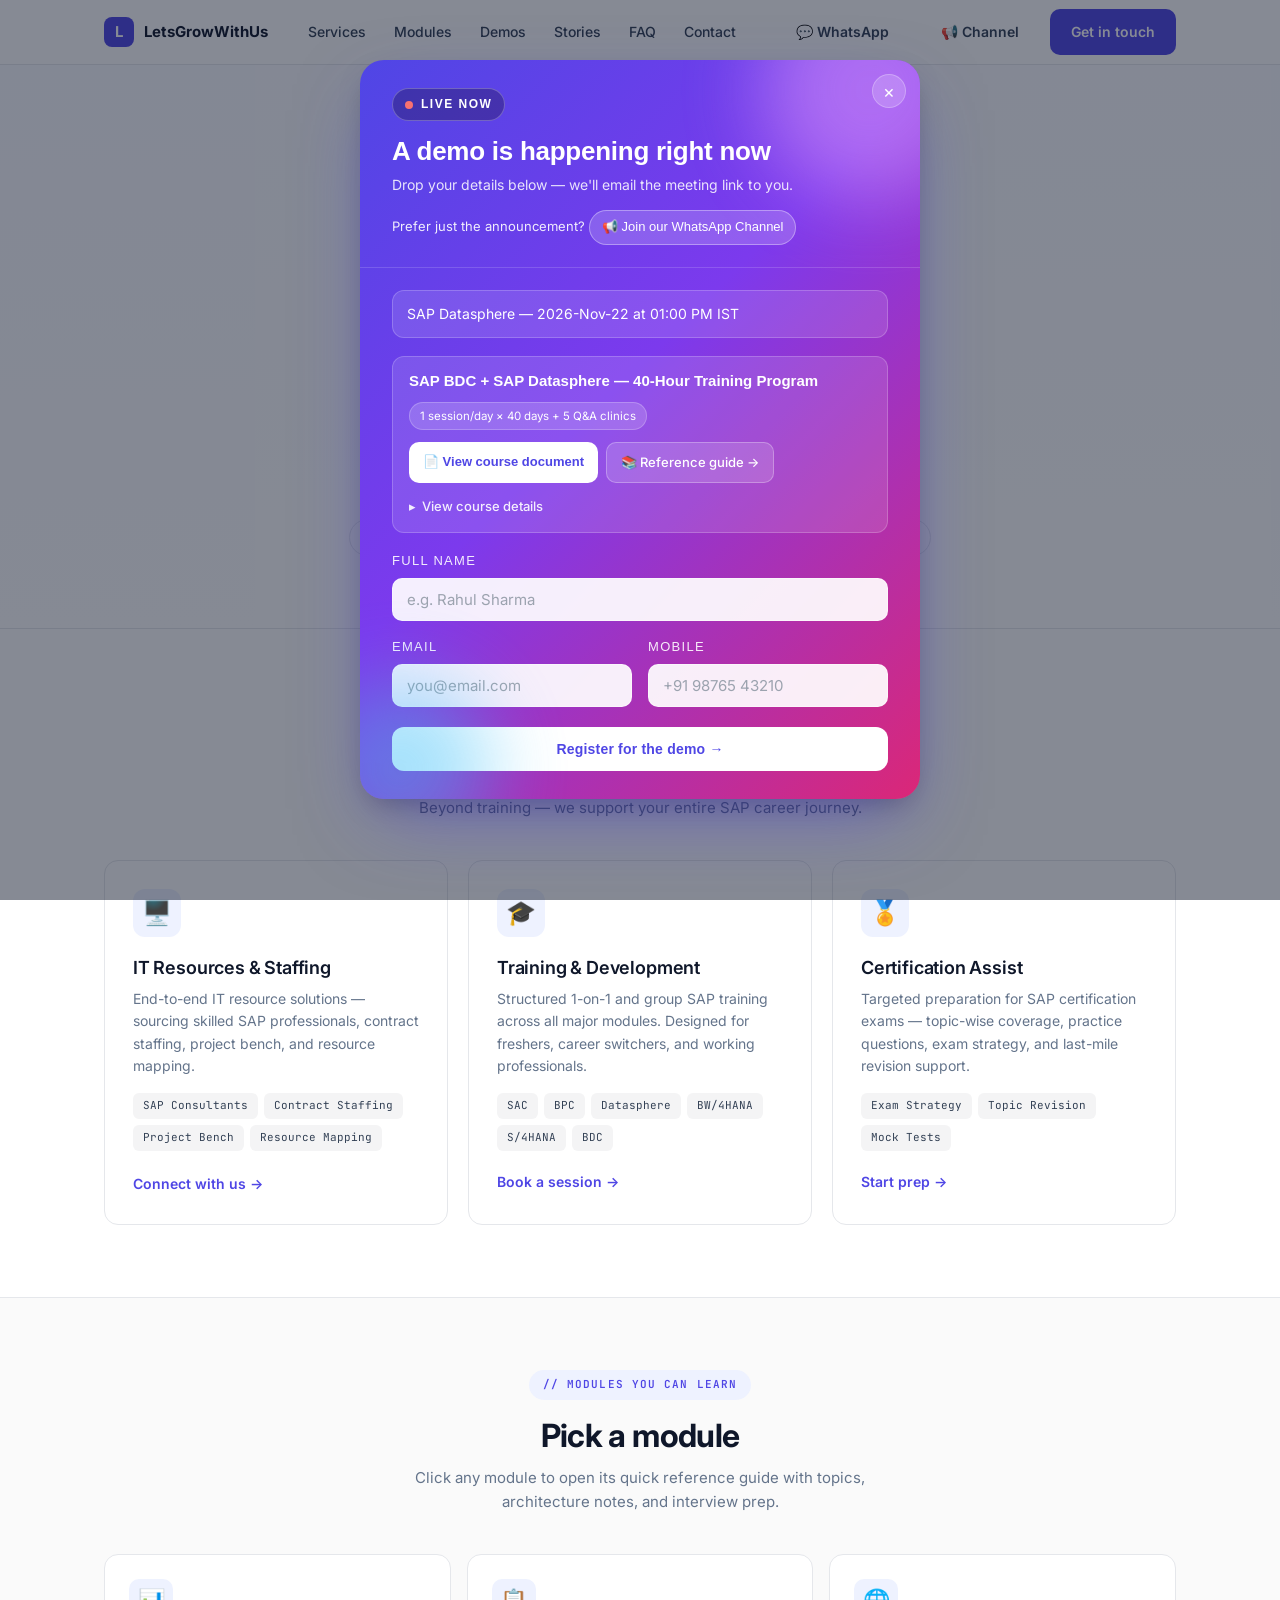
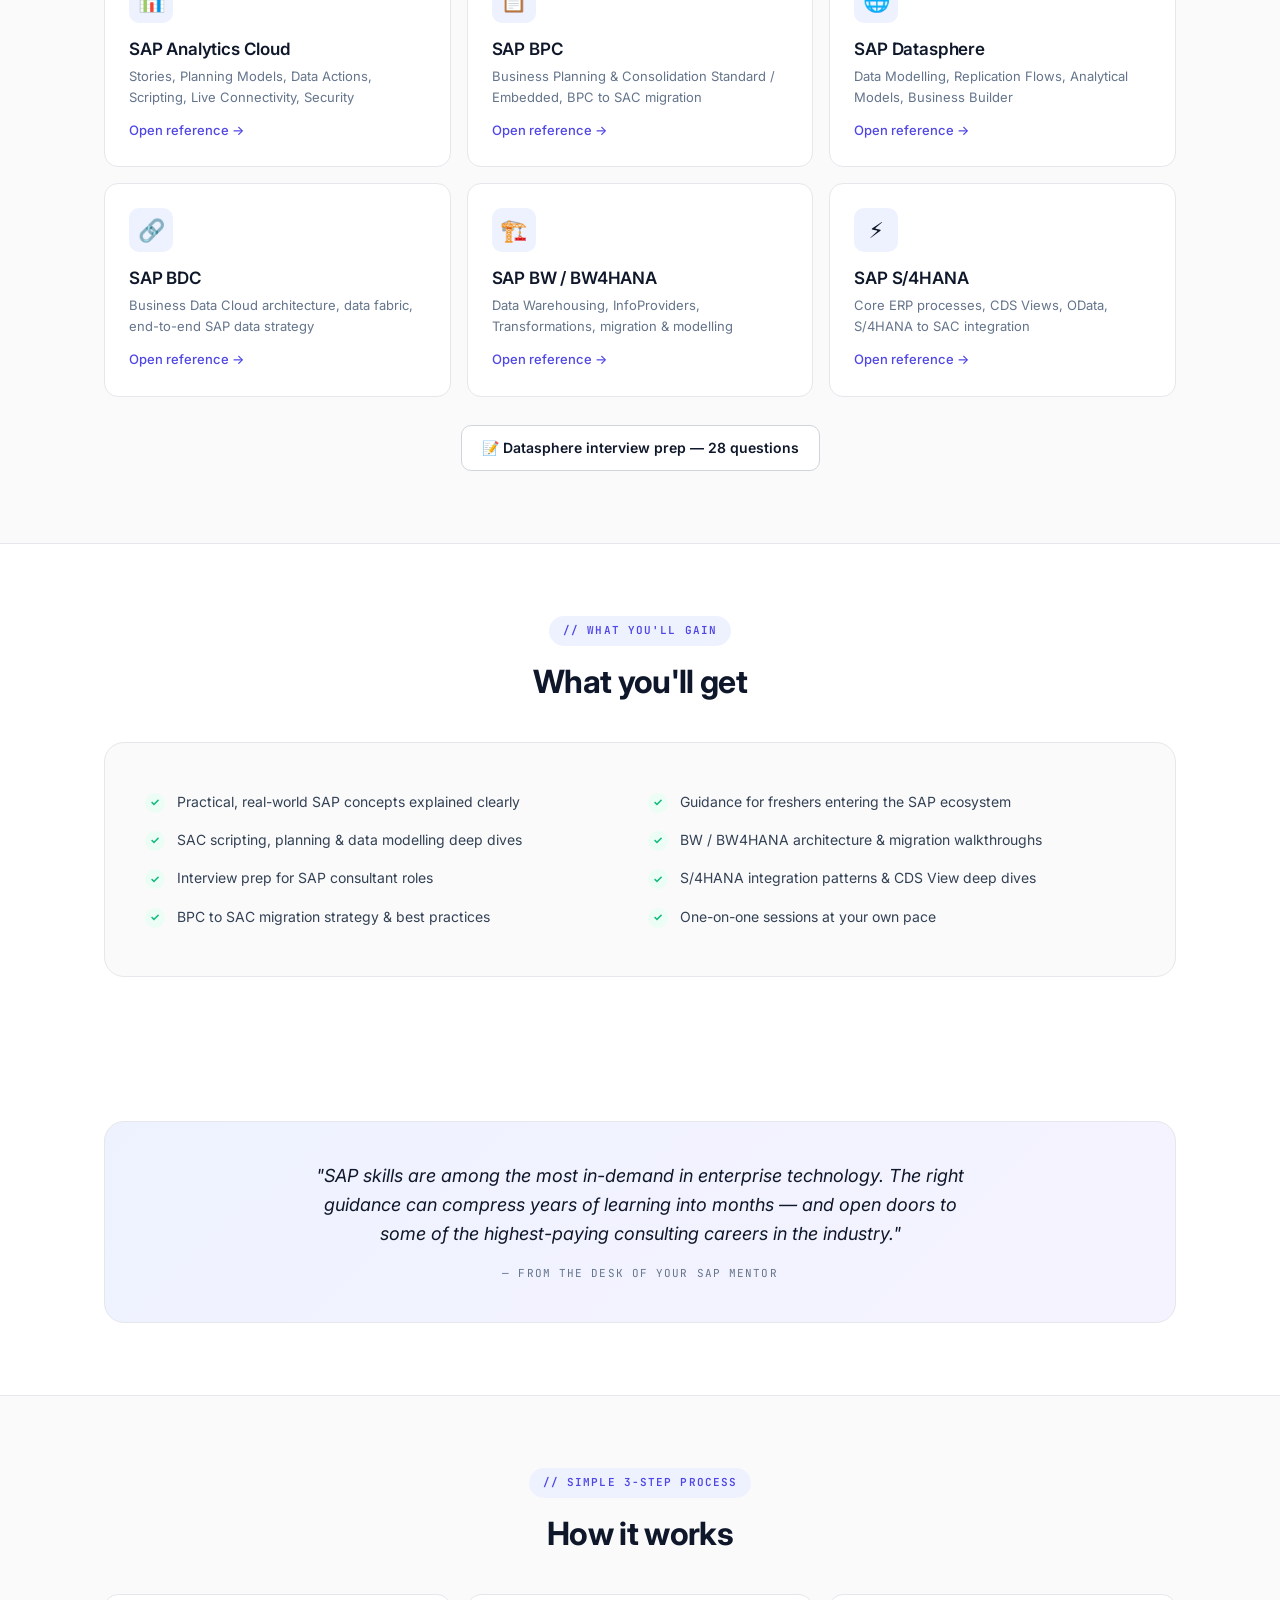
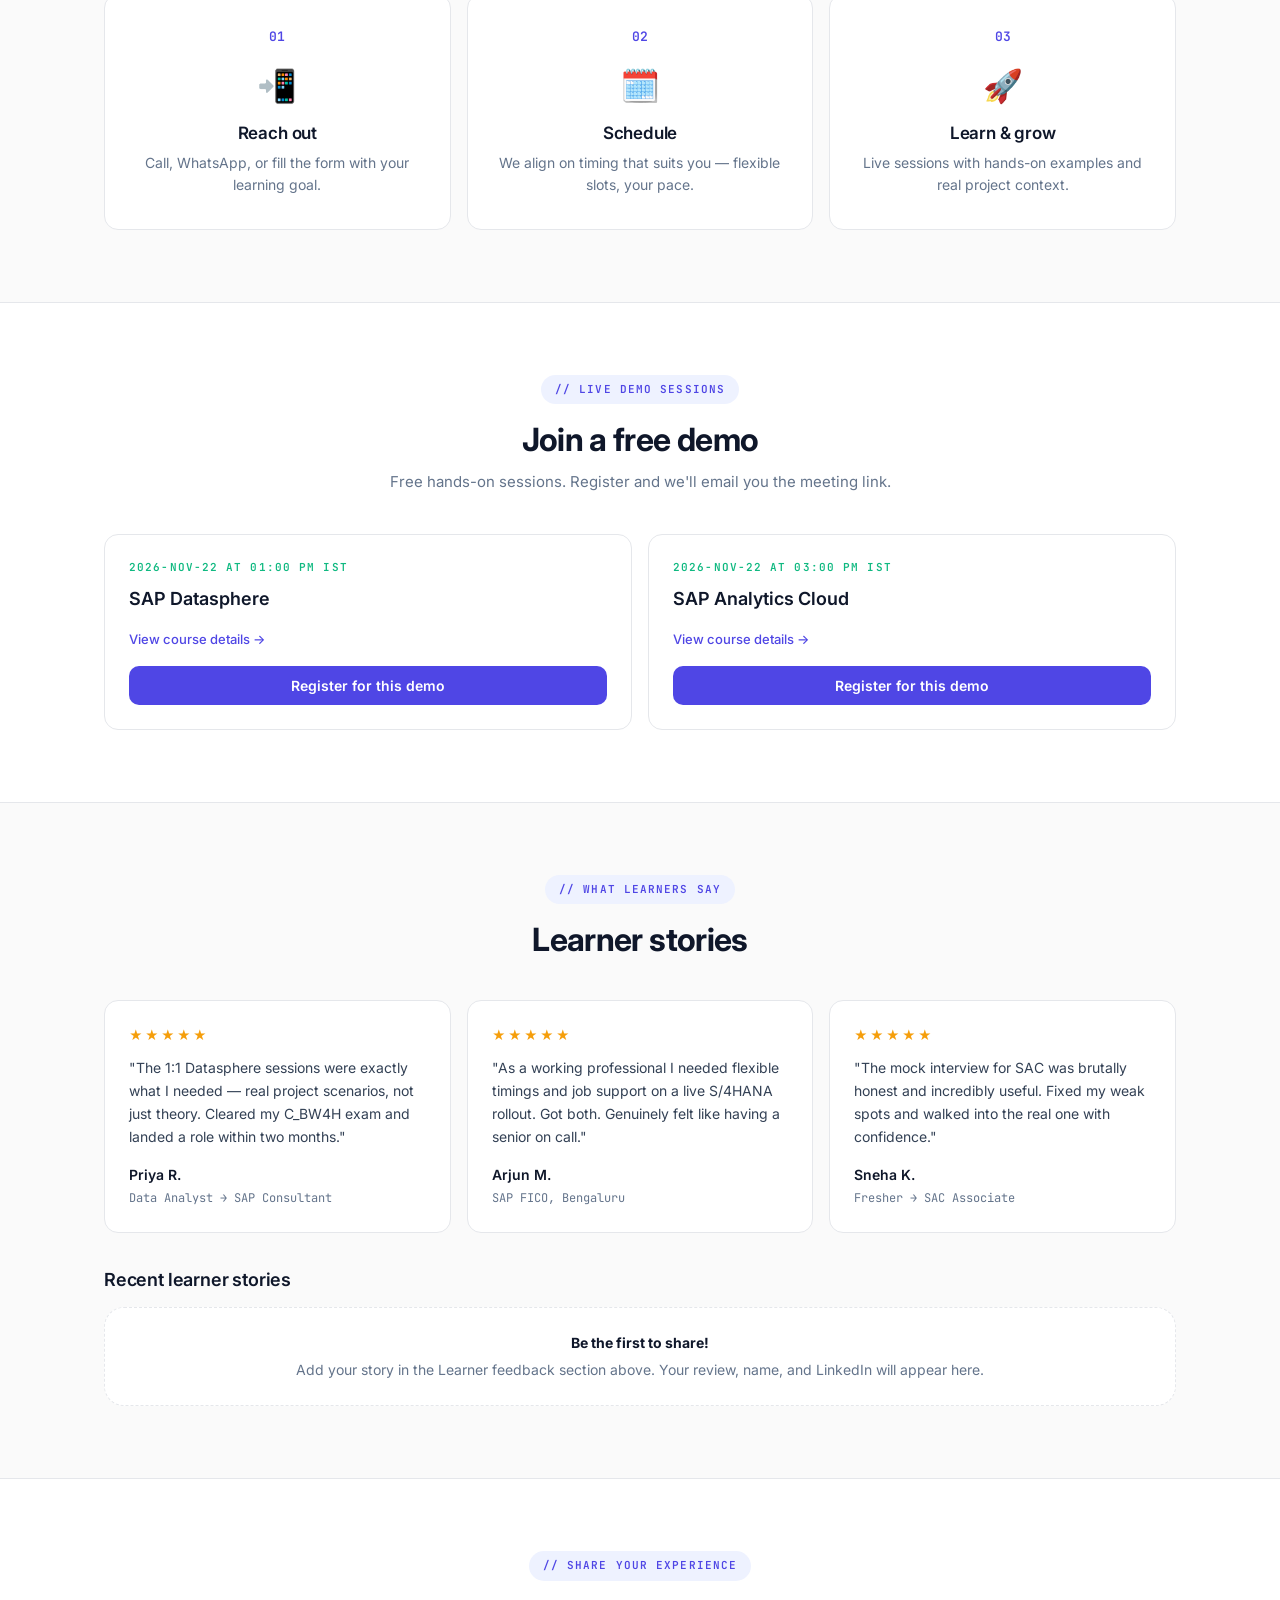
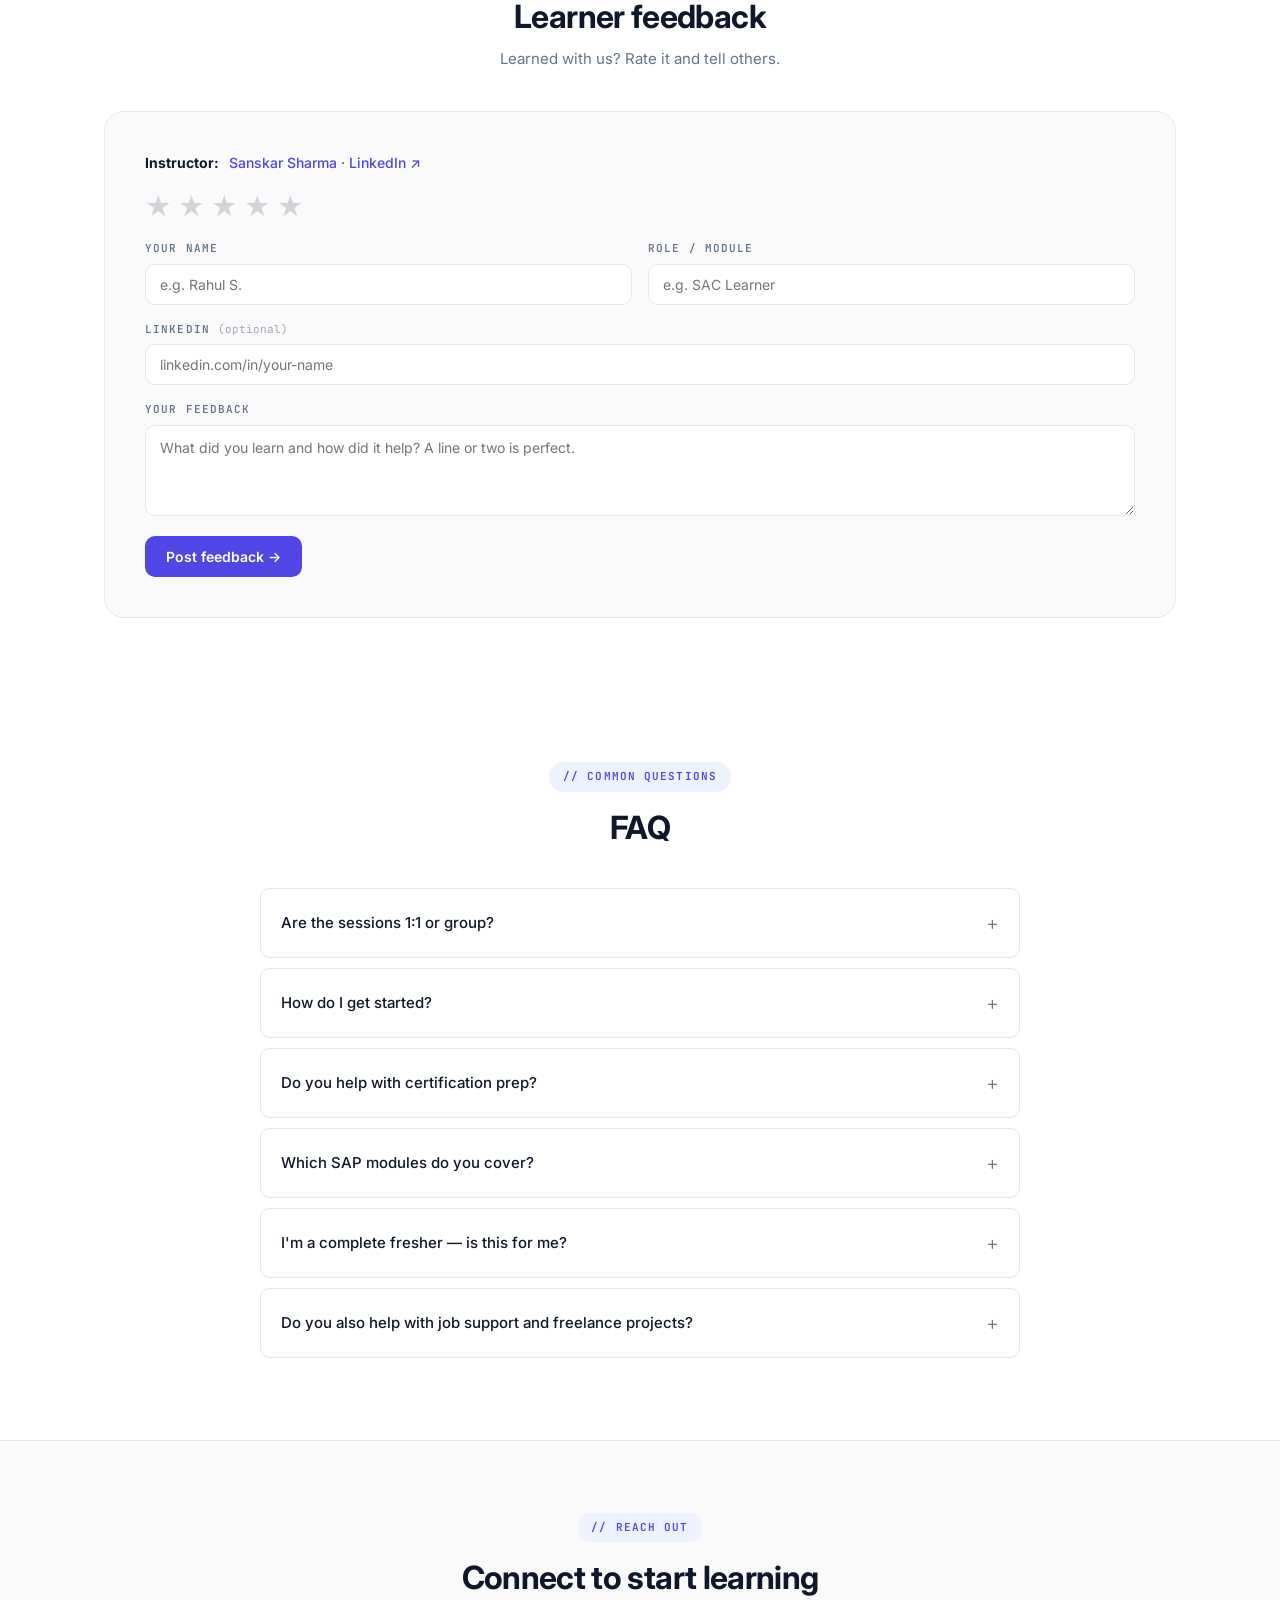
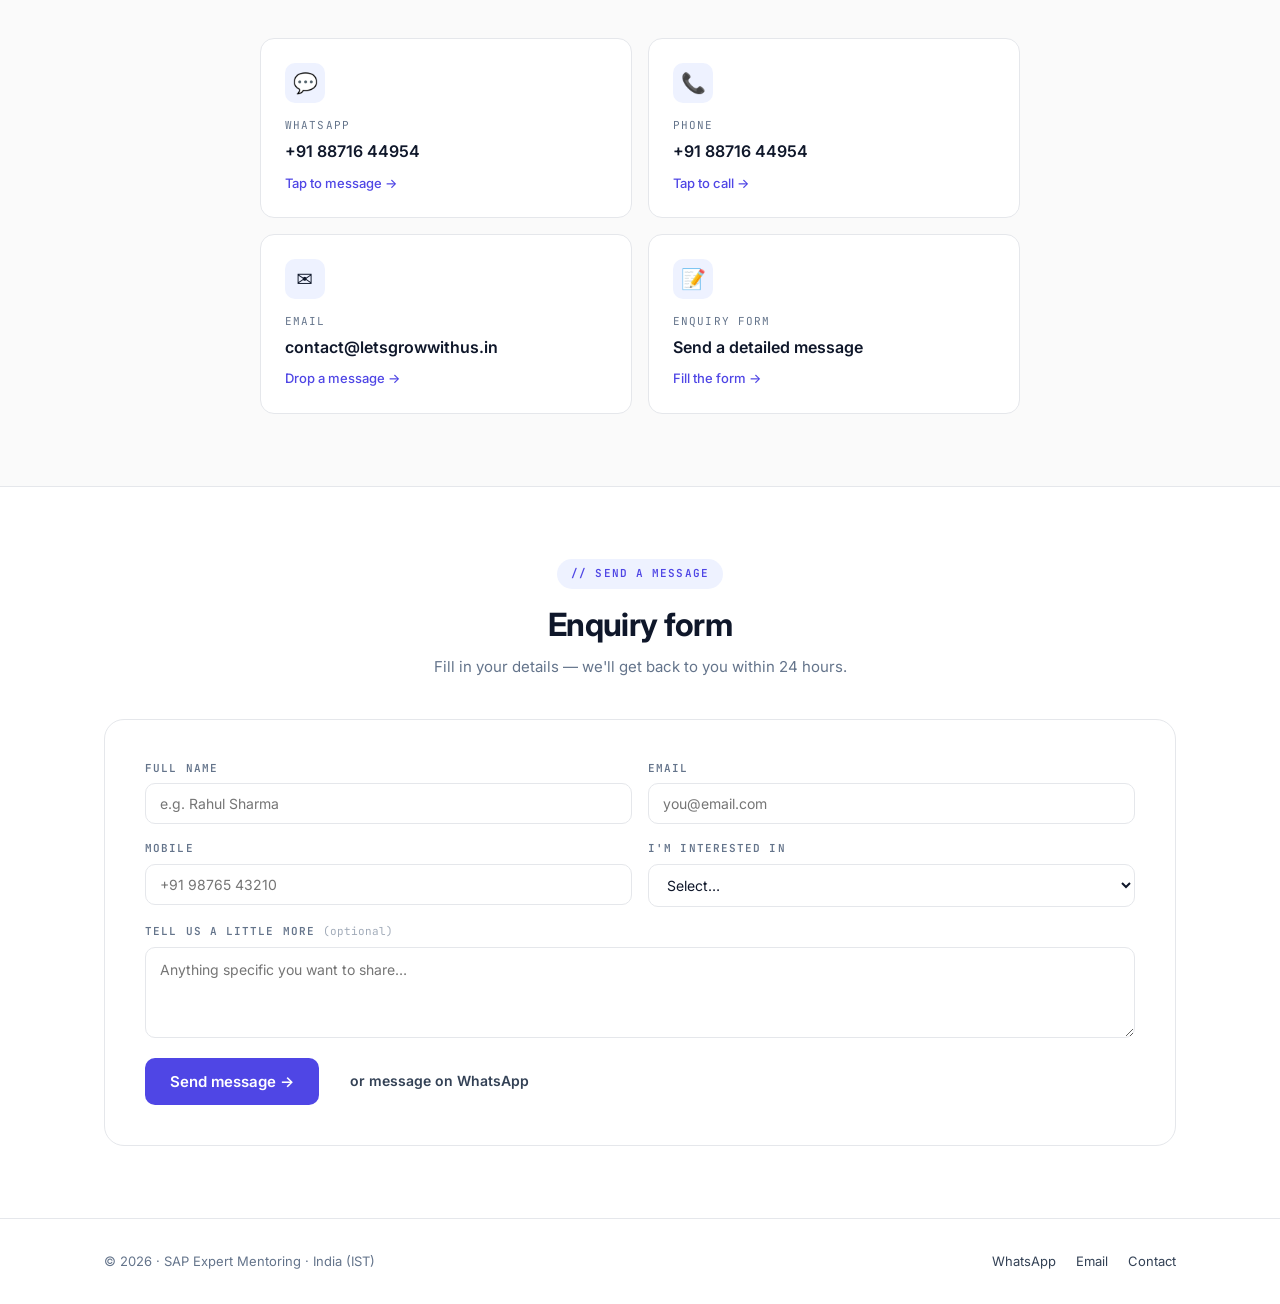
==== commit 1b53bb89: "Update index.html" ====
--- a/index.html
+++ b/index.html
@@ -3099,7 +3099,7 @@
           time: "01:00 PM IST",
           module: "SAP Datasphere",
           pdf: "downloads/BDC_DSP_Roadmap.pdf",
-          live: live,
+          live: true,
           course: {
             title: "SAP BDC + SAP Datasphere — 40-Hour Training Program",
             format: "1 session/day × 40 days + 5 Q&A clinics",
@@ -3124,7 +3124,7 @@
           time: "03:00 PM IST",
           module: "SAP Analytics Cloud",
           pdf: "downloads/SAC_Roadmap.pdf",
-          live: live,
+          live: true,
           course: {
             title: "SAP Analytics Cloud (SAC) — 40-Hour Training Program",
             format: "1 session/day × 40 days + 5 Q&A clinics",
@@ -3178,7 +3178,7 @@
           // of the real entries above.
           module: "No live demos currently scheduled",
           live: false,
-          placeholder: false,
+          placeholder: true,
         },
       ];
 
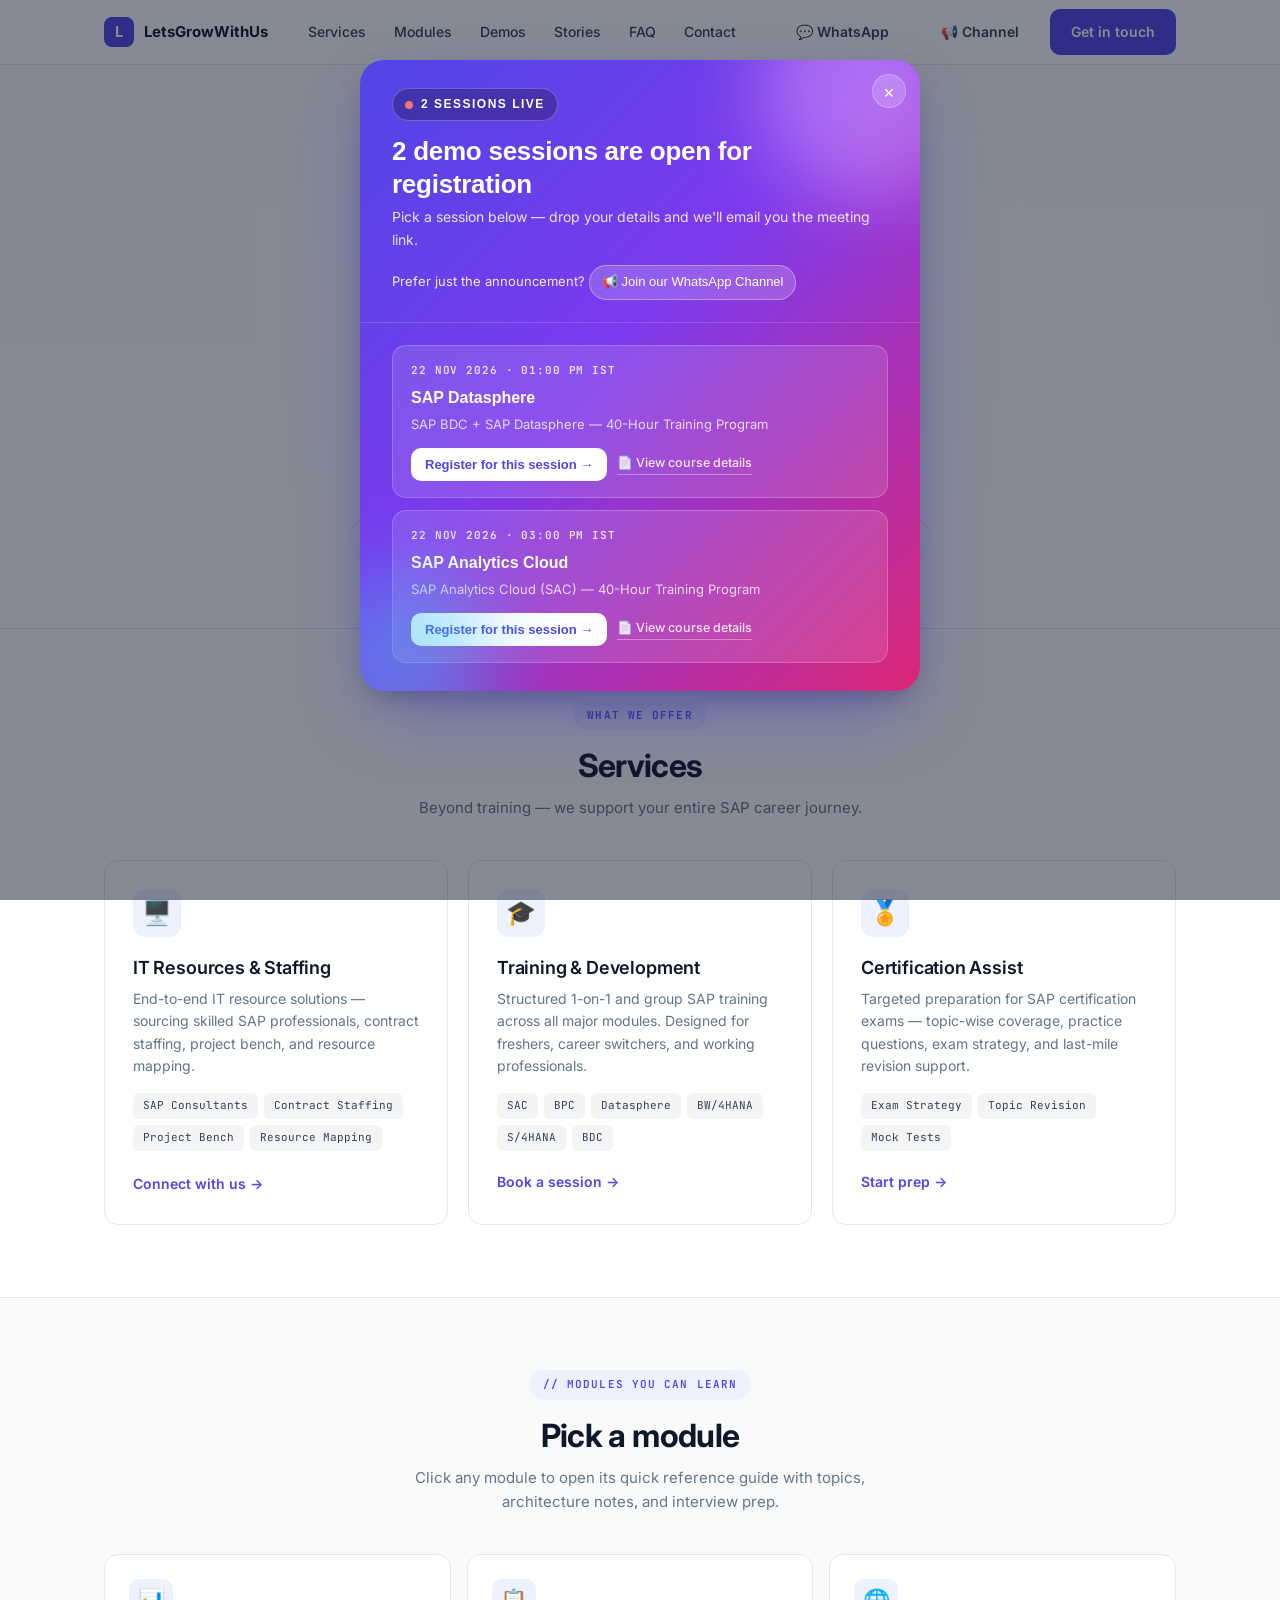
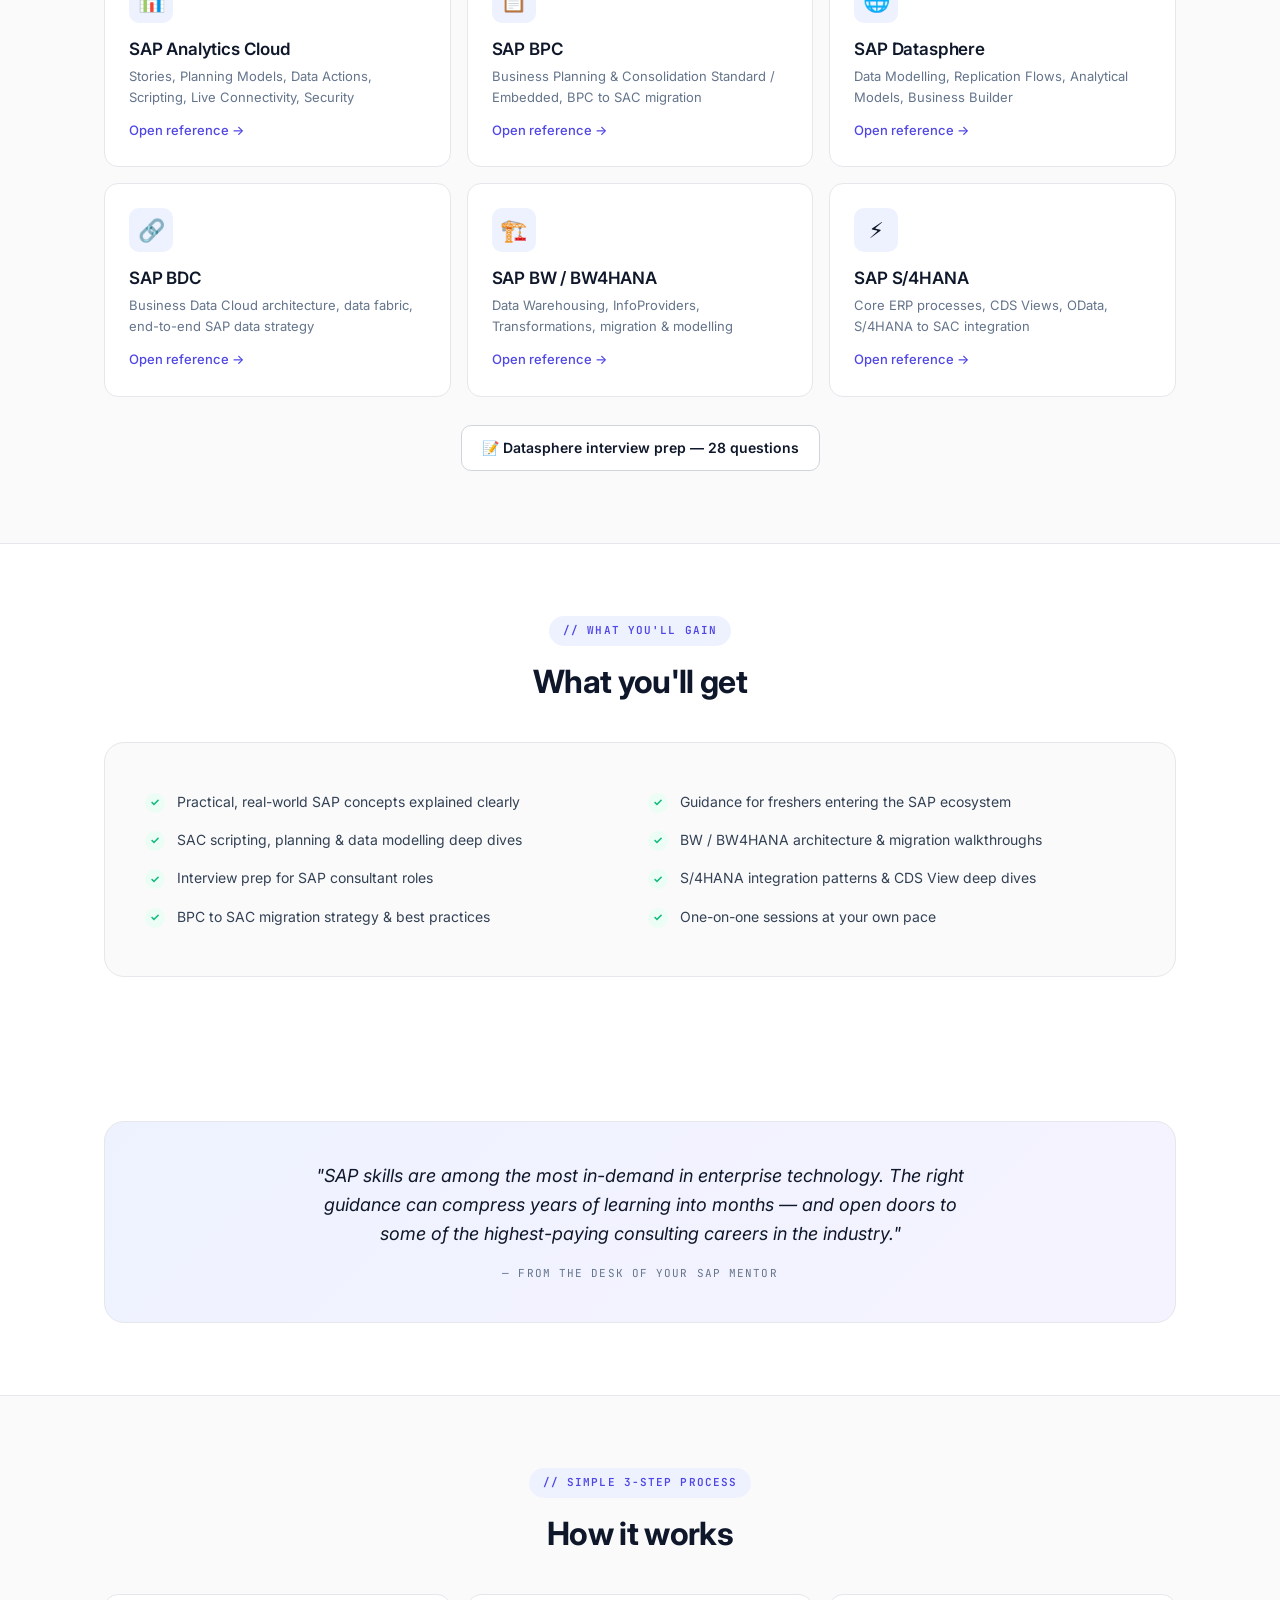
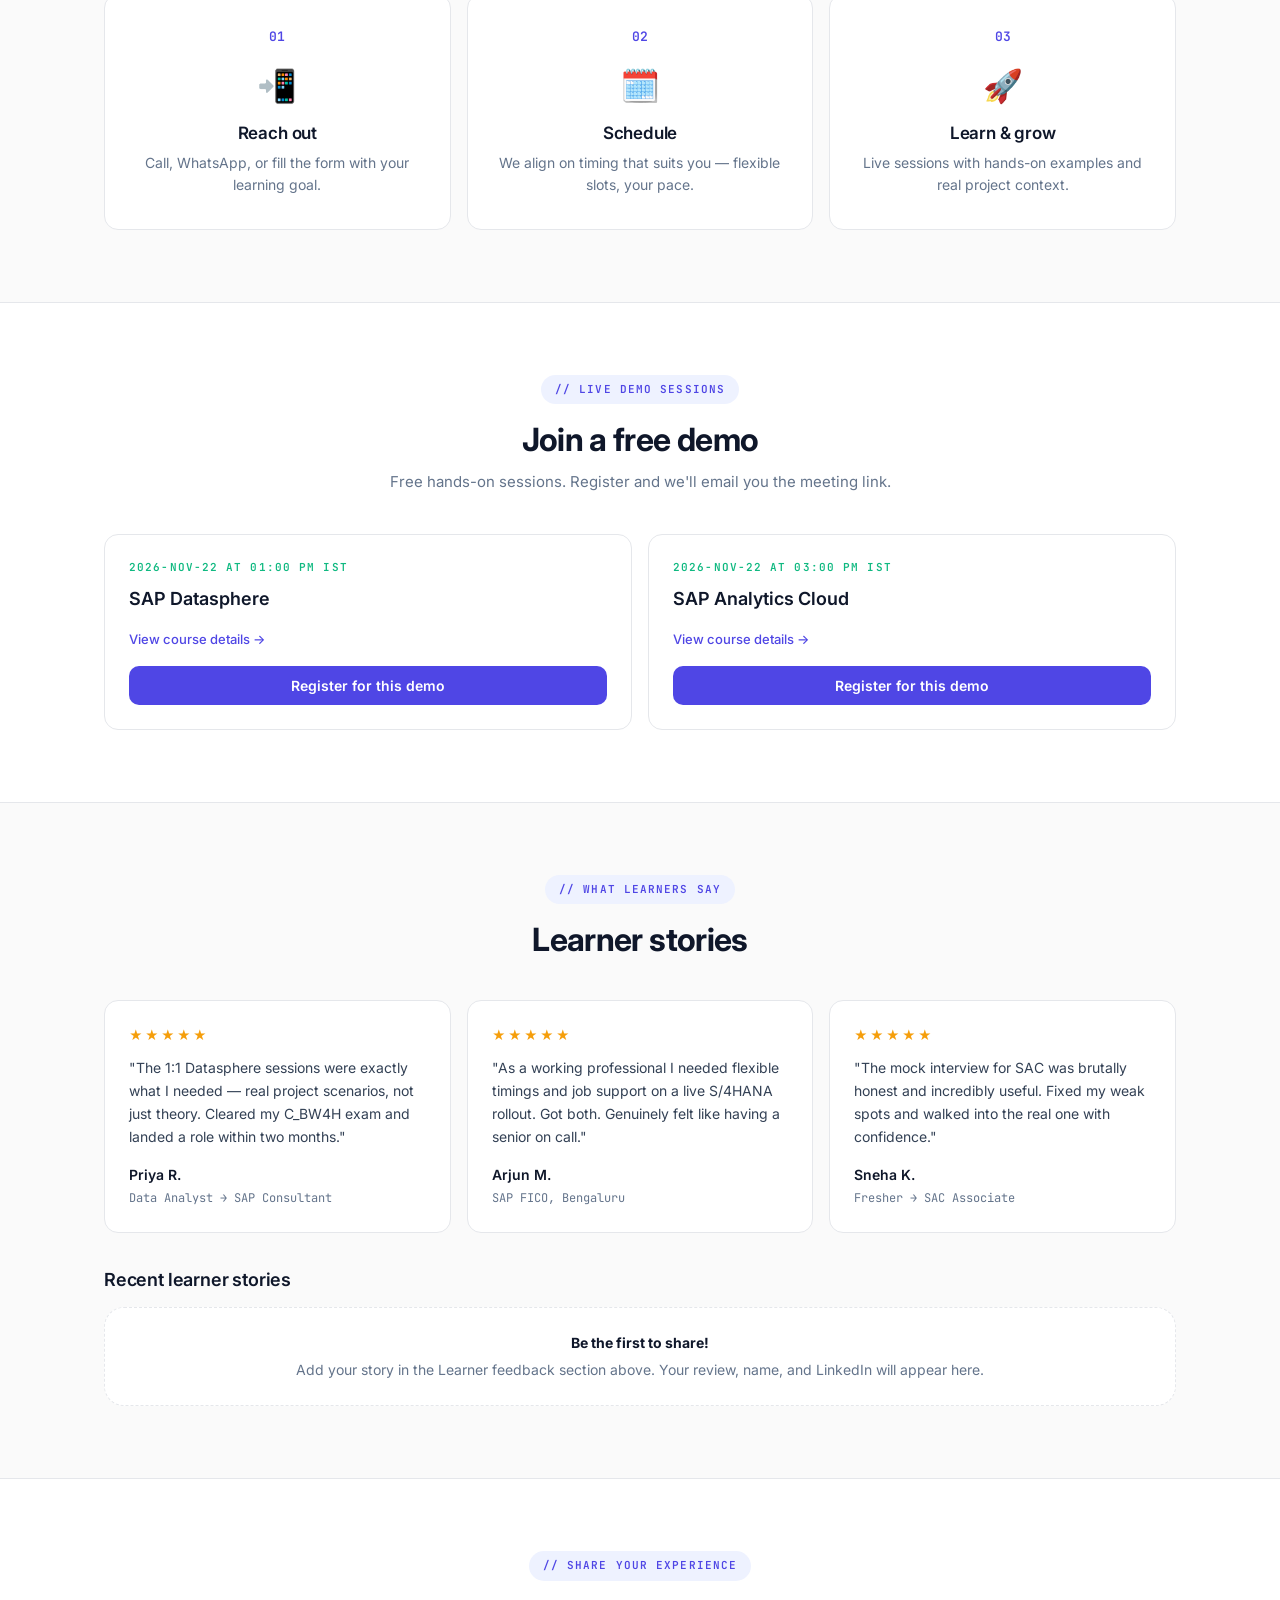
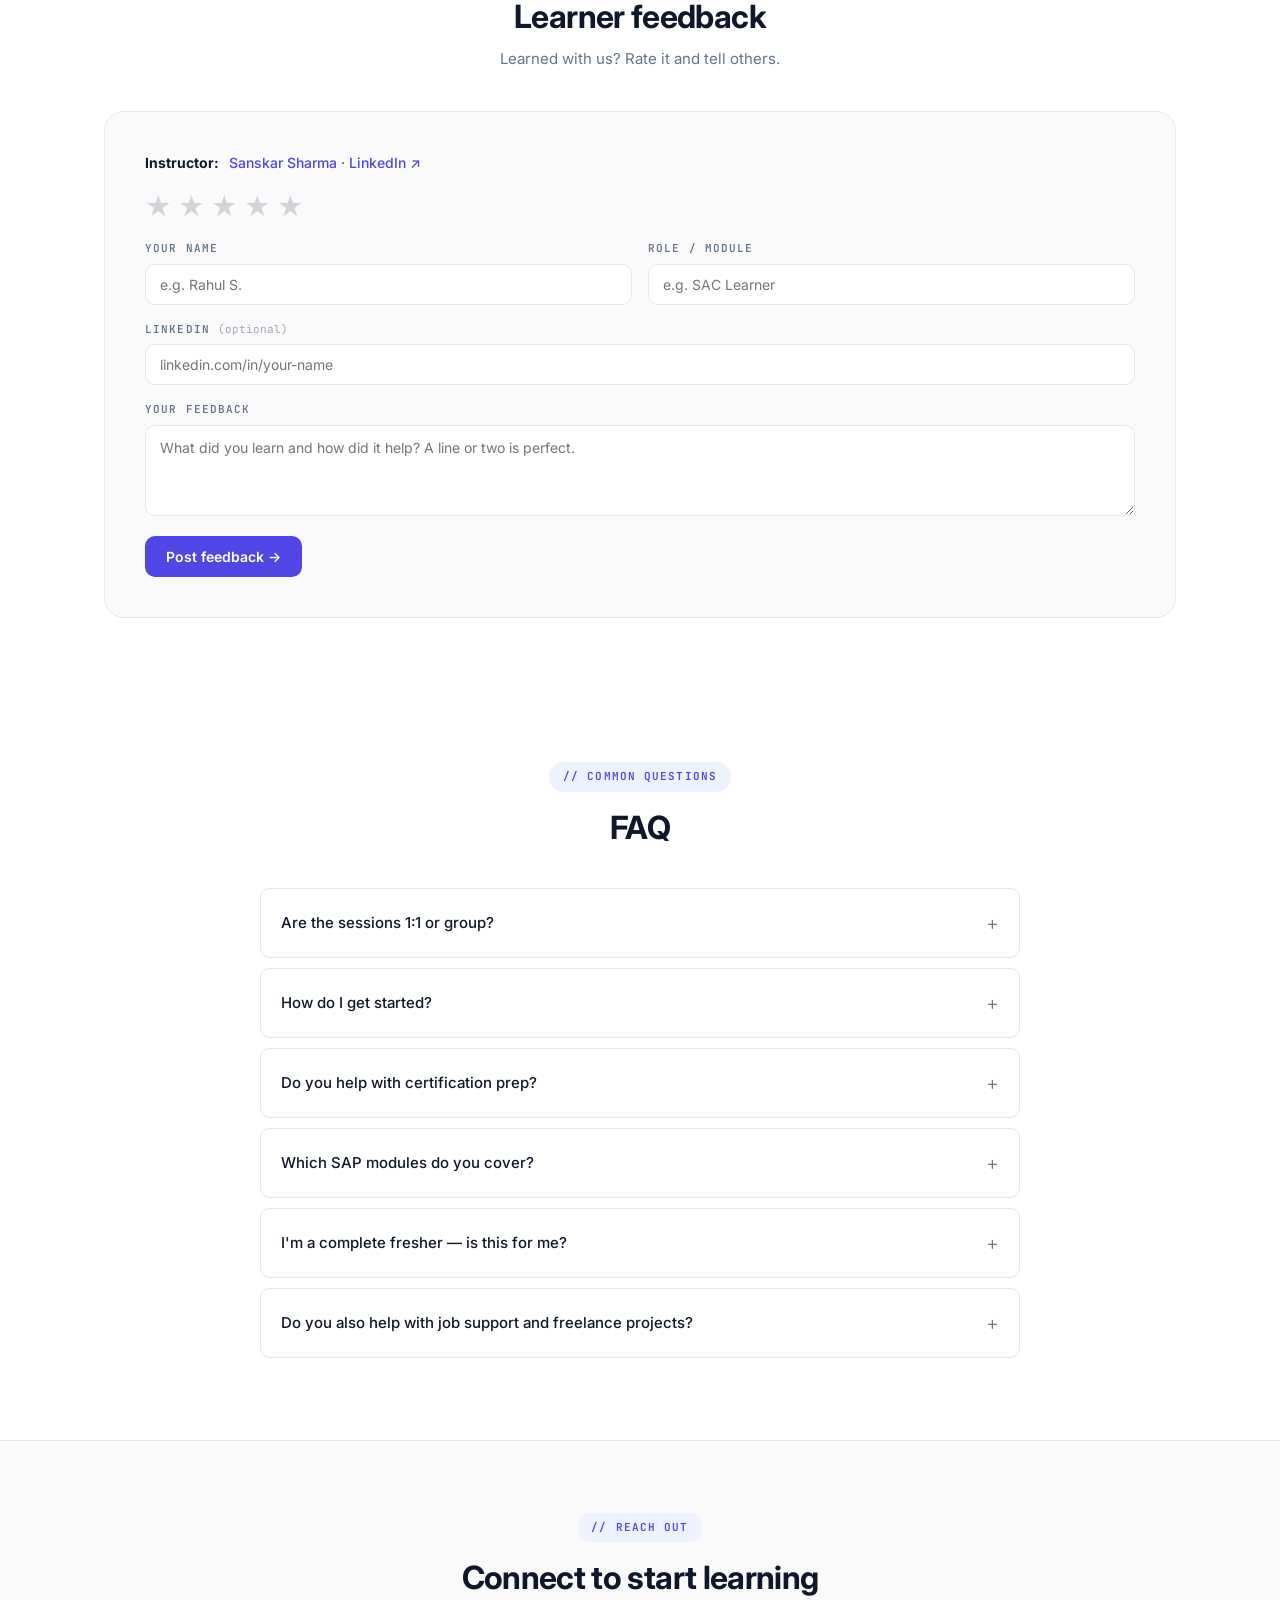
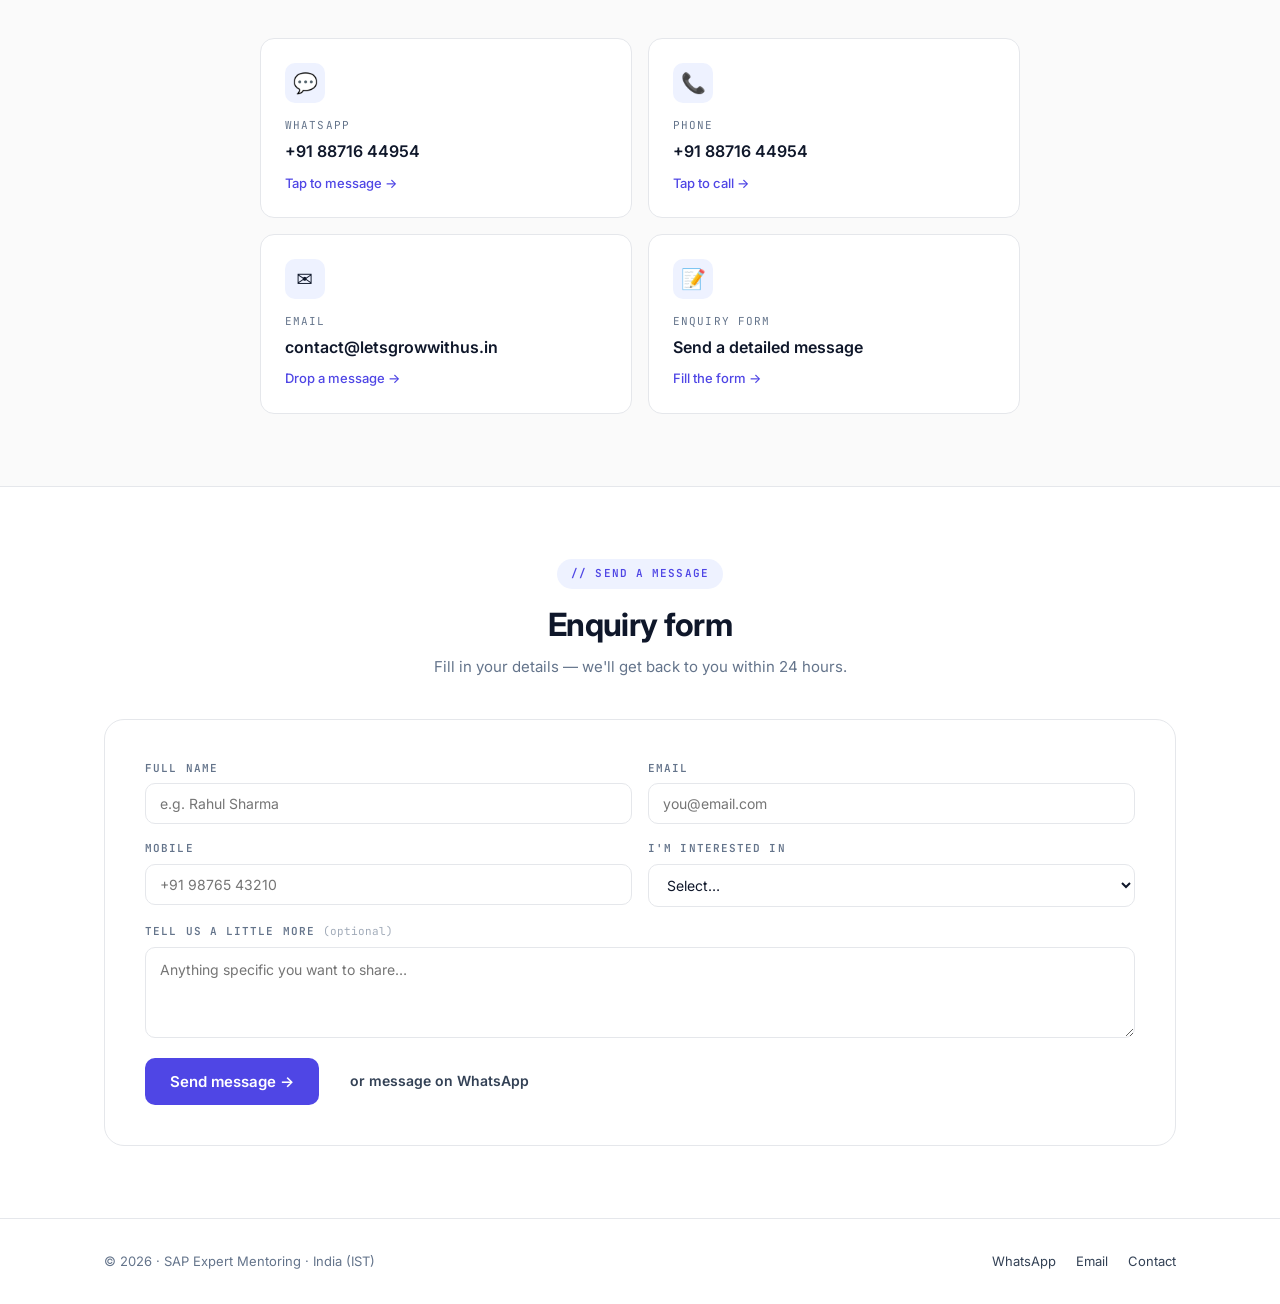
==== commit 83e5b5e7: "Update index.html" ====
--- a/index.html
+++ b/index.html
@@ -1692,6 +1692,108 @@
         font-size: 14px;
         color: #fff;
         margin-bottom: 18px;
+      }
+
+      /* ===== Live demo list inside the popup (all sessions in one place) ===== */
+      #demoModal .demo-live-list {
+        display: flex;
+        flex-direction: column;
+        gap: 12px;
+      }
+
+      #demoModal .demo-live-item {
+        background: rgba(255, 255, 255, 0.12);
+        border: 1px solid rgba(255, 255, 255, 0.2);
+        border-radius: 14px;
+        padding: 16px 18px;
+      }
+
+      #demoModal .demo-live-date {
+        font-family: var(--font-mono);
+        font-size: 11px;
+        font-weight: 600;
+        letter-spacing: 0.08em;
+        text-transform: uppercase;
+        color: rgba(255, 255, 255, 0.85);
+        margin-bottom: 6px;
+      }
+
+      #demoModal .demo-live-module {
+        font-family: "Poppins", sans-serif;
+        font-weight: 600;
+        font-size: 16px;
+        color: #fff;
+        margin-bottom: 4px;
+      }
+
+      #demoModal .demo-live-course {
+        font-family: "Inter", sans-serif;
+        font-size: 13px;
+        line-height: 1.45;
+        color: rgba(255, 255, 255, 0.78);
+        margin-bottom: 14px;
+      }
+
+      #demoModal .demo-live-actions {
+        display: flex;
+        flex-wrap: wrap;
+        align-items: center;
+        gap: 10px;
+      }
+
+      #demoModal .demo-live-btn {
+        font-family: "Poppins", sans-serif;
+        font-weight: 600;
+        font-size: 13px;
+        color: #4f46e5;
+        background: #fff;
+        border: 0;
+        border-radius: 10px;
+        padding: 9px 14px;
+        cursor: pointer;
+        transition:
+          transform 0.15s,
+          box-shadow 0.15s;
+      }
+
+      #demoModal .demo-live-btn:hover {
+        transform: translateY(-1px);
+        box-shadow: 0 8px 20px -8px rgba(0, 0, 0, 0.4);
+      }
+
+      #demoModal .demo-live-doc {
+        font-family: "Inter", sans-serif;
+        font-size: 12.5px;
+        font-weight: 500;
+        color: rgba(255, 255, 255, 0.85);
+        text-decoration: none;
+        border-bottom: 1px solid rgba(255, 255, 255, 0.35);
+        padding-bottom: 1px;
+      }
+
+      #demoModal .demo-live-doc:hover {
+        color: #fff;
+      }
+
+      #demoModal .demo-back-btn {
+        display: inline-flex;
+        align-items: center;
+        gap: 6px;
+        background: rgba(255, 255, 255, 0.12);
+        border: 1px solid rgba(255, 255, 255, 0.22);
+        border-radius: 999px;
+        padding: 6px 14px;
+        margin-bottom: 16px;
+        font-family: "Inter", sans-serif;
+        font-size: 13px;
+        font-weight: 500;
+        color: #fff;
+        cursor: pointer;
+        transition: background 0.15s;
+      }
+
+      #demoModal .demo-back-btn:hover {
+        background: rgba(255, 255, 255, 0.24);
       }
 
       /* ===== Course details block inside the demo popup ===== */
@@ -2610,9 +2712,10 @@
               Which SAP modules do you cover? <span class="icon">+</span>
             </summary>
             <div class="faq-a">
-              SAP Analytics Cloud (SAC), BPC, Datasphere, BW/4HANA, SAP MM, S/4HANA, and
-              SAP Business Data Cloud (BDC). Click any module in the "Pick a
-              module" section above to open its detailed reference guide.
+              SAP Analytics Cloud (SAC), BPC, Datasphere, BW/4HANA, SAP MM,
+              S/4HANA, and SAP Business Data Cloud (BDC). Click any module in
+              the "Pick a module" section above to open its detailed reference
+              guide.
             </div>
           </details>
           <details class="faq-item">
@@ -2949,10 +3052,16 @@
           ×
         </button>
         <div class="live-hero">
-          <span class="live-badge"><span class="live-dot"></span>Live now</span>
-          <h2 class="live-title">A demo is happening right now</h2>
-          <p class="live-sub">
-            Drop your details below — we'll email the meeting link to you.
+          <span class="live-badge"
+            ><span class="live-dot"></span
+            ><span id="demoHeroBadge">Live now</span></span
+          >
+          <h2 class="live-title" id="demoHeroTitle">
+            Live demo sessions are open
+          </h2>
+          <p class="live-sub" id="demoHeroSub">
+            Choose a session below and register — we'll email you the meeting
+            link.
           </p>
           <p class="live-channel">
             Prefer just the announcement?
@@ -2964,7 +3073,21 @@
             >
           </p>
         </div>
-        <div id="demoFormWrap" class="modal-body">
+
+        <!-- ── View 1: every live demo listed together ── -->
+        <div id="demoListView" class="modal-body">
+          <div id="demoLiveList" class="demo-live-list"></div>
+        </div>
+
+        <!-- ── View 2: registration form for the chosen demo ── -->
+        <div id="demoFormWrap" class="modal-body" hidden>
+          <button
+            class="demo-back-btn"
+            type="button"
+            onclick="backToDemoList()"
+          >
+            ← All live sessions
+          </button>
           <div class="demo-modal-info" id="demoSelectedInfo"></div>
           <div class="demo-course-panel" id="demoCoursePanel" hidden>
             <div class="demo-course-title" id="demoCourseTitle"></div>
@@ -3190,6 +3313,40 @@
         return DEMOS.filter((d) => d.live && !d.placeholder);
       }
 
+      // ── Friendly date: "2026-Nov-22" → "22 Nov 2026"
+      const DEMO_MONTHS = [
+        "Jan",
+        "Feb",
+        "Mar",
+        "Apr",
+        "May",
+        "Jun",
+        "Jul",
+        "Aug",
+        "Sep",
+        "Oct",
+        "Nov",
+        "Dec",
+      ];
+      function formatDemoDate(raw) {
+        const m = /^(\d{4})-([A-Za-z]{3})-(\d{1,2})$/.exec(raw || "");
+        if (!m) return raw || "";
+        const label = m[2][0].toUpperCase() + m[2].slice(1).toLowerCase();
+        const mo = DEMO_MONTHS.indexOf(label);
+        if (mo < 0) return raw;
+        return `${m[3]} ${DEMO_MONTHS[mo]} ${m[1]}`;
+      }
+
+      // ── Signature of the current live-demo set ──
+      // The popup is dismissed per set of live demos: dismissing it for one set
+      // must not suppress it later, when a NEW session is flipped live. When
+      // this changes, the popup is eligible to open again.
+      function liveDemoSignature() {
+        return getLiveDemos()
+          .map((d) => `${d.module}|${d.date}|${d.time}`)
+          .join("~~");
+      }
+
       // ── Resolve the meeting link for a demo: sheet cache wins, fallback to hardcoded.
       function resolveMeetingLink(demo) {
         if (!demo) return "";
@@ -3257,7 +3414,7 @@
             <div class="demo-date">${d.date} at ${d.time}</div>
             <div class="demo-module">${d.module}</div>
             ${d.pdf ? `<a href="${d.pdf}" target="_blank" rel="noopener" class="demo-link">View course details →</a>` : ""}
-            <button class="demo-btn" type="button" onclick="openDemoModal(${i})">Register for this demo</button>
+            <button class="demo-btn" type="button" onclick="openDemoForm(${i})">Register for this demo</button>
           </div>
         `,
             )
@@ -3278,6 +3435,65 @@
       // ── Demo modal ──
       let selectedDemoIdx = -1;
 
+      // ── Switch the popup between its two views:
+      //    "list"  → every live demo, each with its own Register button
+      //    "form"  → registration form for the demo the user picked
+      //    "success" → confirmation after a successful registration
+      function setDemoView(view) {
+        document.getElementById("demoListView").hidden = view !== "list";
+        document.getElementById("demoFormWrap").hidden = view !== "form";
+        document
+          .getElementById("demoSuccess")
+          .classList.toggle("show", view === "success");
+      }
+
+      // ── Header copy in the popup scales with the number of live sessions ──
+      function updateDemoHero() {
+        const live = getLiveDemos();
+        const badge = document.getElementById("demoHeroBadge");
+        const title = document.getElementById("demoHeroTitle");
+        const sub = document.getElementById("demoHeroSub");
+        if (badge) {
+          badge.textContent =
+            live.length === 1 ? "Live now" : `${live.length} sessions live`;
+        }
+        if (title) {
+          title.textContent =
+            live.length === 1
+              ? "A demo session is open for registration"
+              : `${live.length} demo sessions are open for registration`;
+        }
+        if (sub) {
+          sub.textContent =
+            "Pick a session below — drop your details and we'll email you the meeting link.";
+        }
+      }
+
+      // ── Render every live demo into the popup's list view ──
+      function renderDemoList() {
+        const live = getLiveDemos();
+        const list = document.getElementById("demoLiveList");
+        if (!list) return;
+
+        updateDemoHero();
+
+        list.innerHTML = live
+          .map(
+            (d, i) => `
+          <div class="demo-live-item">
+            <div class="demo-live-date">${escText(formatDemoDate(d.date))} · ${escText(d.time)}</div>
+            <div class="demo-live-module">${escText(d.module)}</div>
+            ${d.course && d.course.title ? `<div class="demo-live-course">${escText(d.course.title)}</div>` : ""}
+            <div class="demo-live-actions">
+              <button class="demo-live-btn" type="button" onclick="openDemoForm(${i})">Register for this session →</button>
+              ${d.pdf ? `<a class="demo-live-doc" href="${escText(d.pdf)}" target="_blank" rel="noopener">📄 View course details</a>` : ""}
+            </div>
+          </div>
+        `,
+          )
+          .join("");
+      }
+
       // ── Populate the "course details" block for the selected demo ──
       function renderDemoCourse(demo) {
         const panel = document.getElementById("demoCoursePanel");
@@ -3334,16 +3550,27 @@
         more.classList.remove("open");
       }
 
-      function openDemoModal(idx) {
+      // ── Open the popup on the list view (all live demos) ──
+      function openDemoModal() {
+        const live = getLiveDemos();
+        if (live.length === 0) return;
+        renderDemoList();
+        setDemoView("list");
+        document.getElementById("demoModal").classList.add("open");
+        document.body.style.overflow = "hidden";
+      }
+
+      // ── Open the registration form for one specific live demo ──
+      function openDemoForm(idx) {
         const demo = getLiveDemos()[idx];
         // Guard: never open registration for a demo that isn't live.
         if (!demo) return;
         selectedDemoIdx = idx;
+        updateDemoHero();
         document.getElementById("demoSelectedInfo").textContent =
-          `${demo.module} — ${demo.date} at ${demo.time}`;
+          `${demo.module} — ${formatDemoDate(demo.date)} at ${demo.time}`;
         renderDemoCourse(demo);
-        document.getElementById("demoFormWrap").style.display = "block";
-        document.getElementById("demoSuccess").classList.remove("show");
+        setDemoView("form");
         ["d-name", "d-email", "d-mobile"].forEach((id) => {
           const el = document.getElementById(id);
           el.value = "";
@@ -3352,12 +3579,35 @@
         document.getElementById("demoModal").classList.add("open");
         document.body.style.overflow = "hidden";
       }
+
+      // ── Back to the list of all live demos ──
+      function backToDemoList() {
+        selectedDemoIdx = -1;
+        renderDemoList();
+        setDemoView("list");
+      }
+
       function closeDemoModal() {
-        document.getElementById("demoModal").classList.remove("open");
+        const modal = document.getElementById("demoModal");
+        const wasOpen = modal.classList.contains("open");
+        modal.classList.remove("open");
         document.body.style.overflow = "";
         selectedDemoIdx = -1;
-        // Don't auto-pop again this session after the user closes it
-        sessionStorage.setItem("liveDemoPopupDismissed", "1");
+        // Don't auto-pop again for this set of live demos. The signature is
+        // stored so that a NEW session going live re-opens the popup.
+        // Only record the dismissal if the popup was actually showing —
+        // otherwise closing a modal that never opened would silently
+        // suppress the popup for the whole session.
+        if (wasOpen) {
+          try {
+            sessionStorage.setItem(
+              "liveDemoPopupDismissed",
+              liveDemoSignature(),
+            );
+          } catch (e) {
+            /* noop */
+          }
+        }
       }
       function submitDemo() {
         const name = document.getElementById("d-name").value.trim();
@@ -3400,8 +3650,7 @@
         track("demo_registration", { module: demo.module });
 
         // Show success (no WhatsApp anywhere in the flow)
-        document.getElementById("demoFormWrap").style.display = "none";
-        document.getElementById("demoSuccess").classList.add("show");
+        setDemoView("success");
       }
 
       // ── Booking modal (Register Interest) ──
@@ -3785,16 +4034,32 @@
       }
 
       // Auto-open the live demo popup if any demo is flagged `live: true` and the
-      // user hasn't already dismissed it this session. Past demos are ignored.
-      // When nothing is live, there is no popup — and no registration either.
+      // user hasn't already dismissed THIS set of live demos. Past demos are
+      // ignored. When nothing is live, there is no popup — and no registration.
+      //
+      // The dismissal is keyed on the live-demo signature, so scheduling a NEW
+      // session re-opens the popup even within the same browsing session.
       (function autoOpenLiveDemo() {
-        const dismissed =
-          sessionStorage.getItem("liveDemoPopupDismissed") === "1";
         const liveDemos = getLiveDemos();
-        if (!dismissed && liveDemos.length > 0) {
-          // Small delay so the page settles before the modal animates in
-          setTimeout(() => openDemoModal(0), 600);
-        }
+        if (liveDemos.length === 0) return;
+        let dismissed = "";
+        try {
+          dismissed = sessionStorage.getItem("liveDemoPopupDismissed") || "";
+        } catch (e) {
+          /* noop */
+        }
+        // Legacy value "1" (from the old boolean flag) never matches a
+        // signature, so those users see the popup again — which is correct,
+        // since the old flag blocked it permanently.
+        if (dismissed && dismissed === liveDemoSignature()) return;
+        // Small delay so the page settles before the modal animates in
+        setTimeout(() => {
+          // If the user already opened the modal (e.g. clicked "Register"
+          // before the timer fired), leave them where they are.
+          if (document.getElementById("demoModal").classList.contains("open"))
+            return;
+          openDemoModal();
+        }, 600);
       })();
 
       // Esc closes any open modal
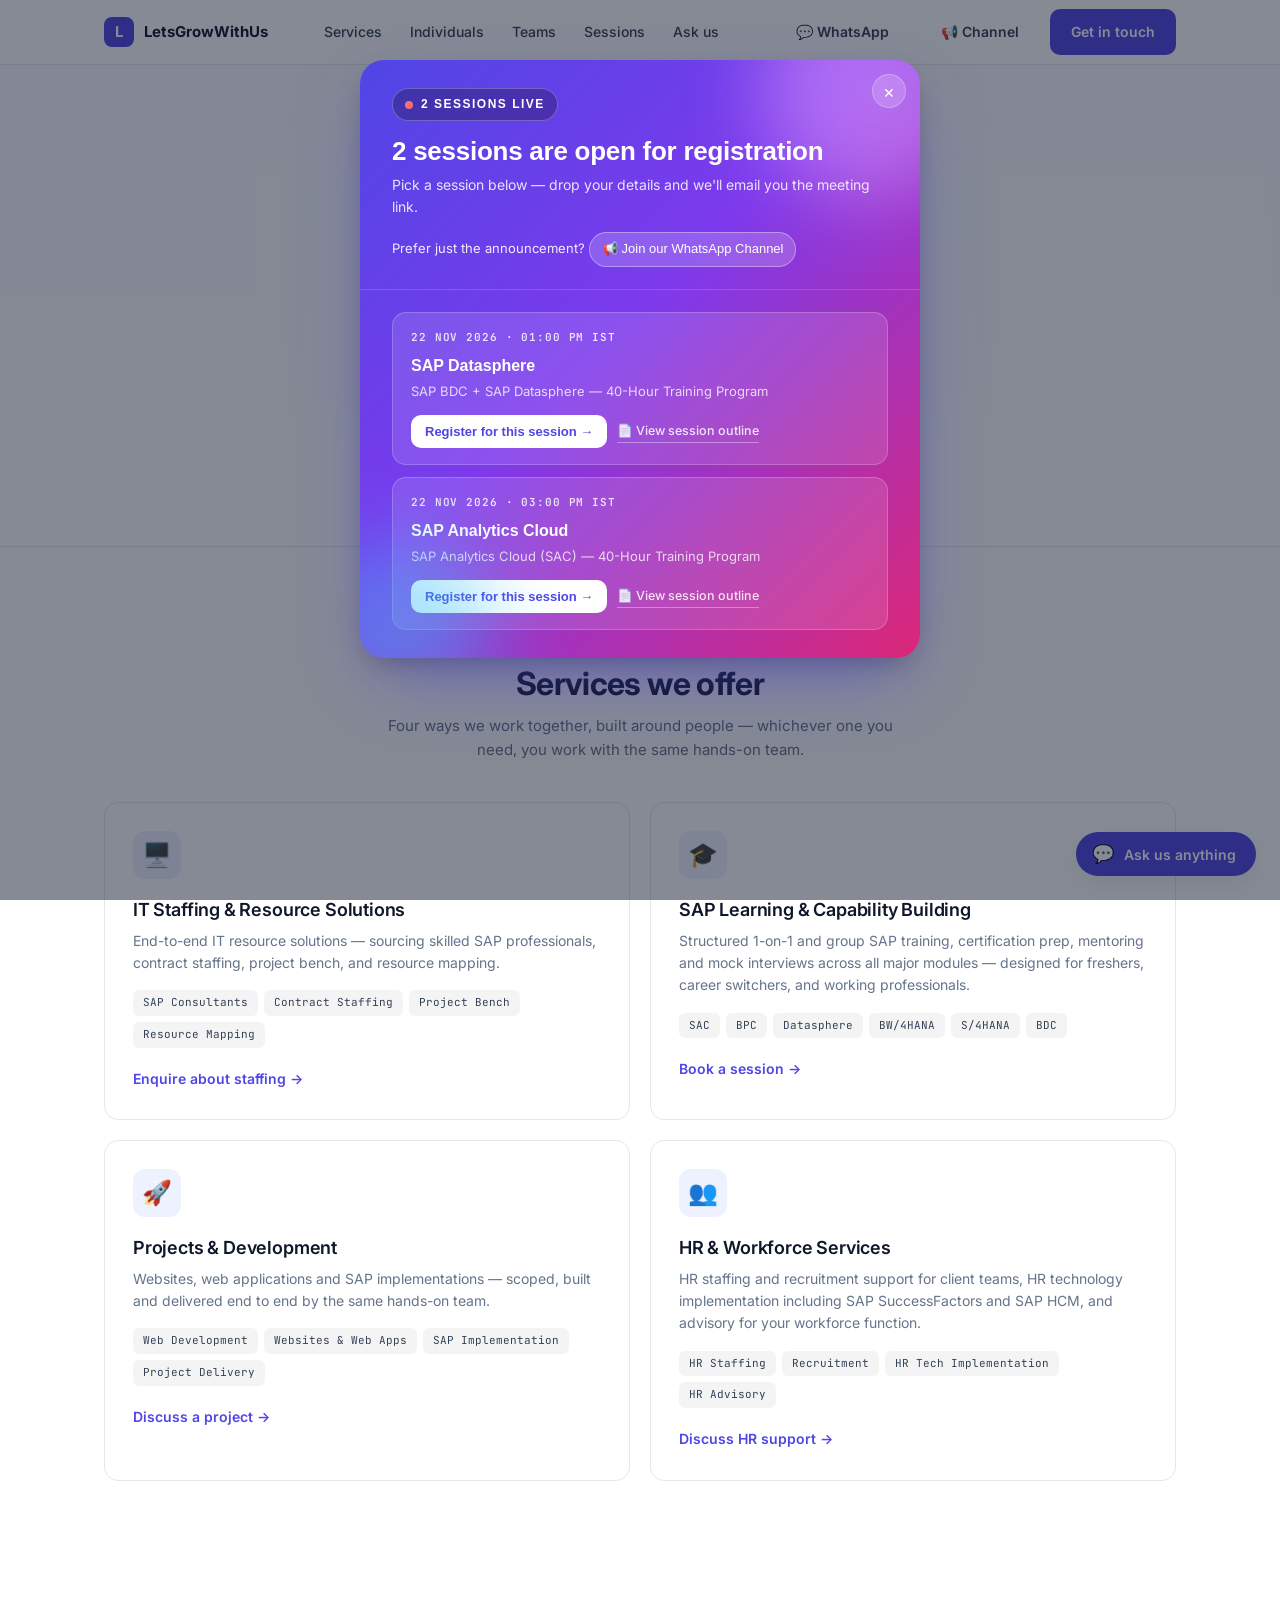
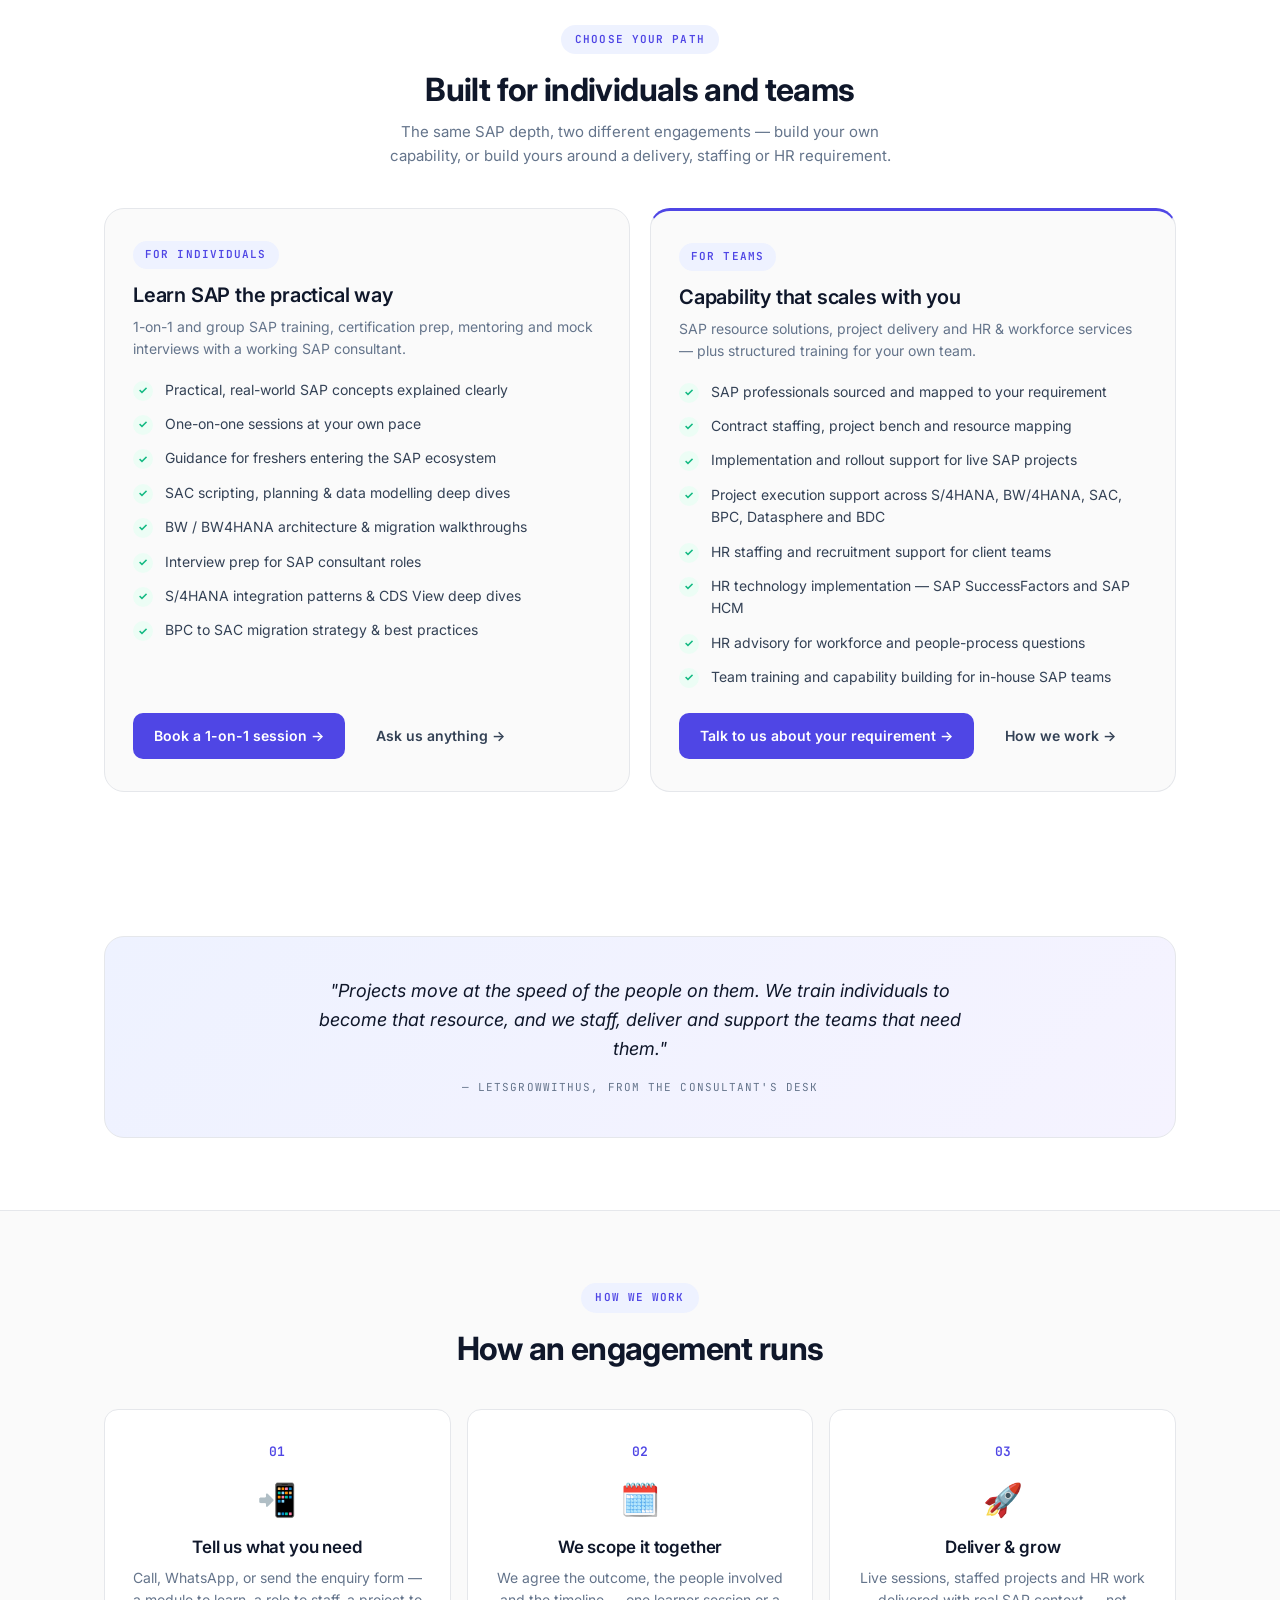
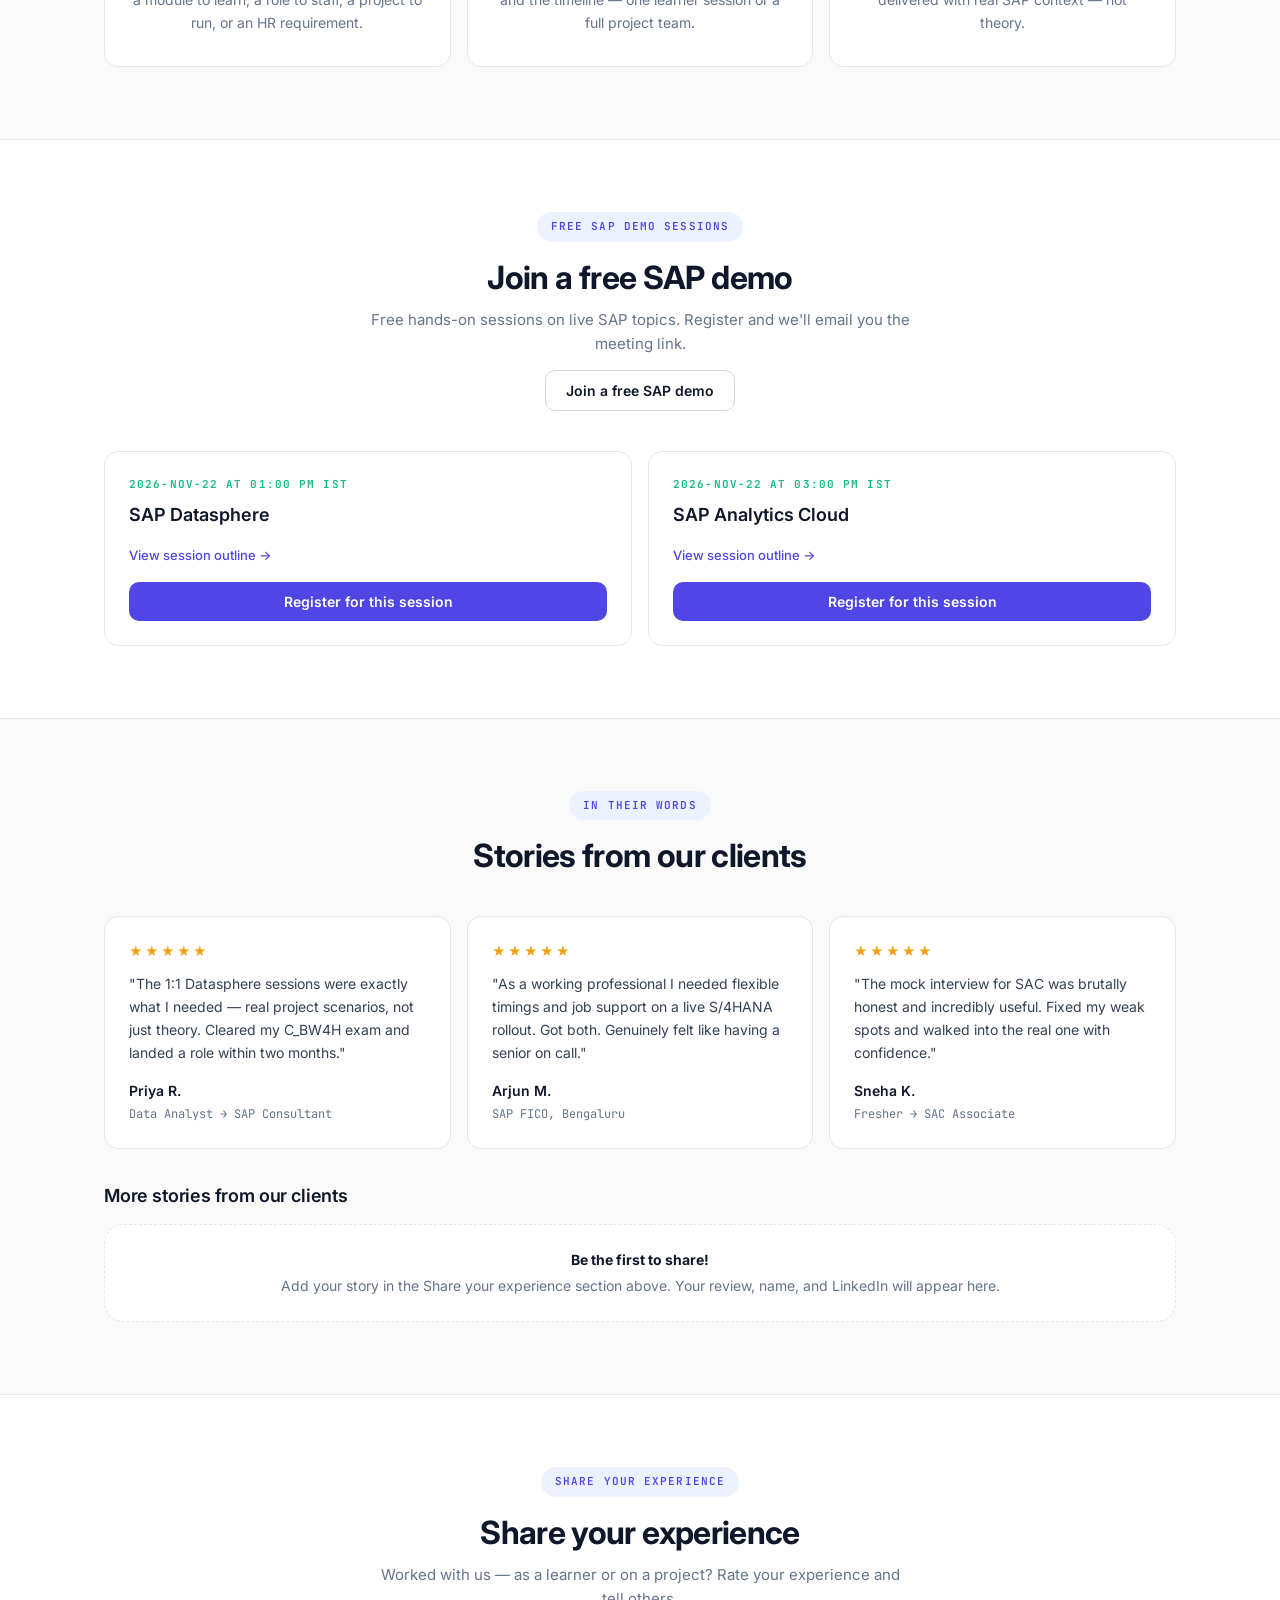
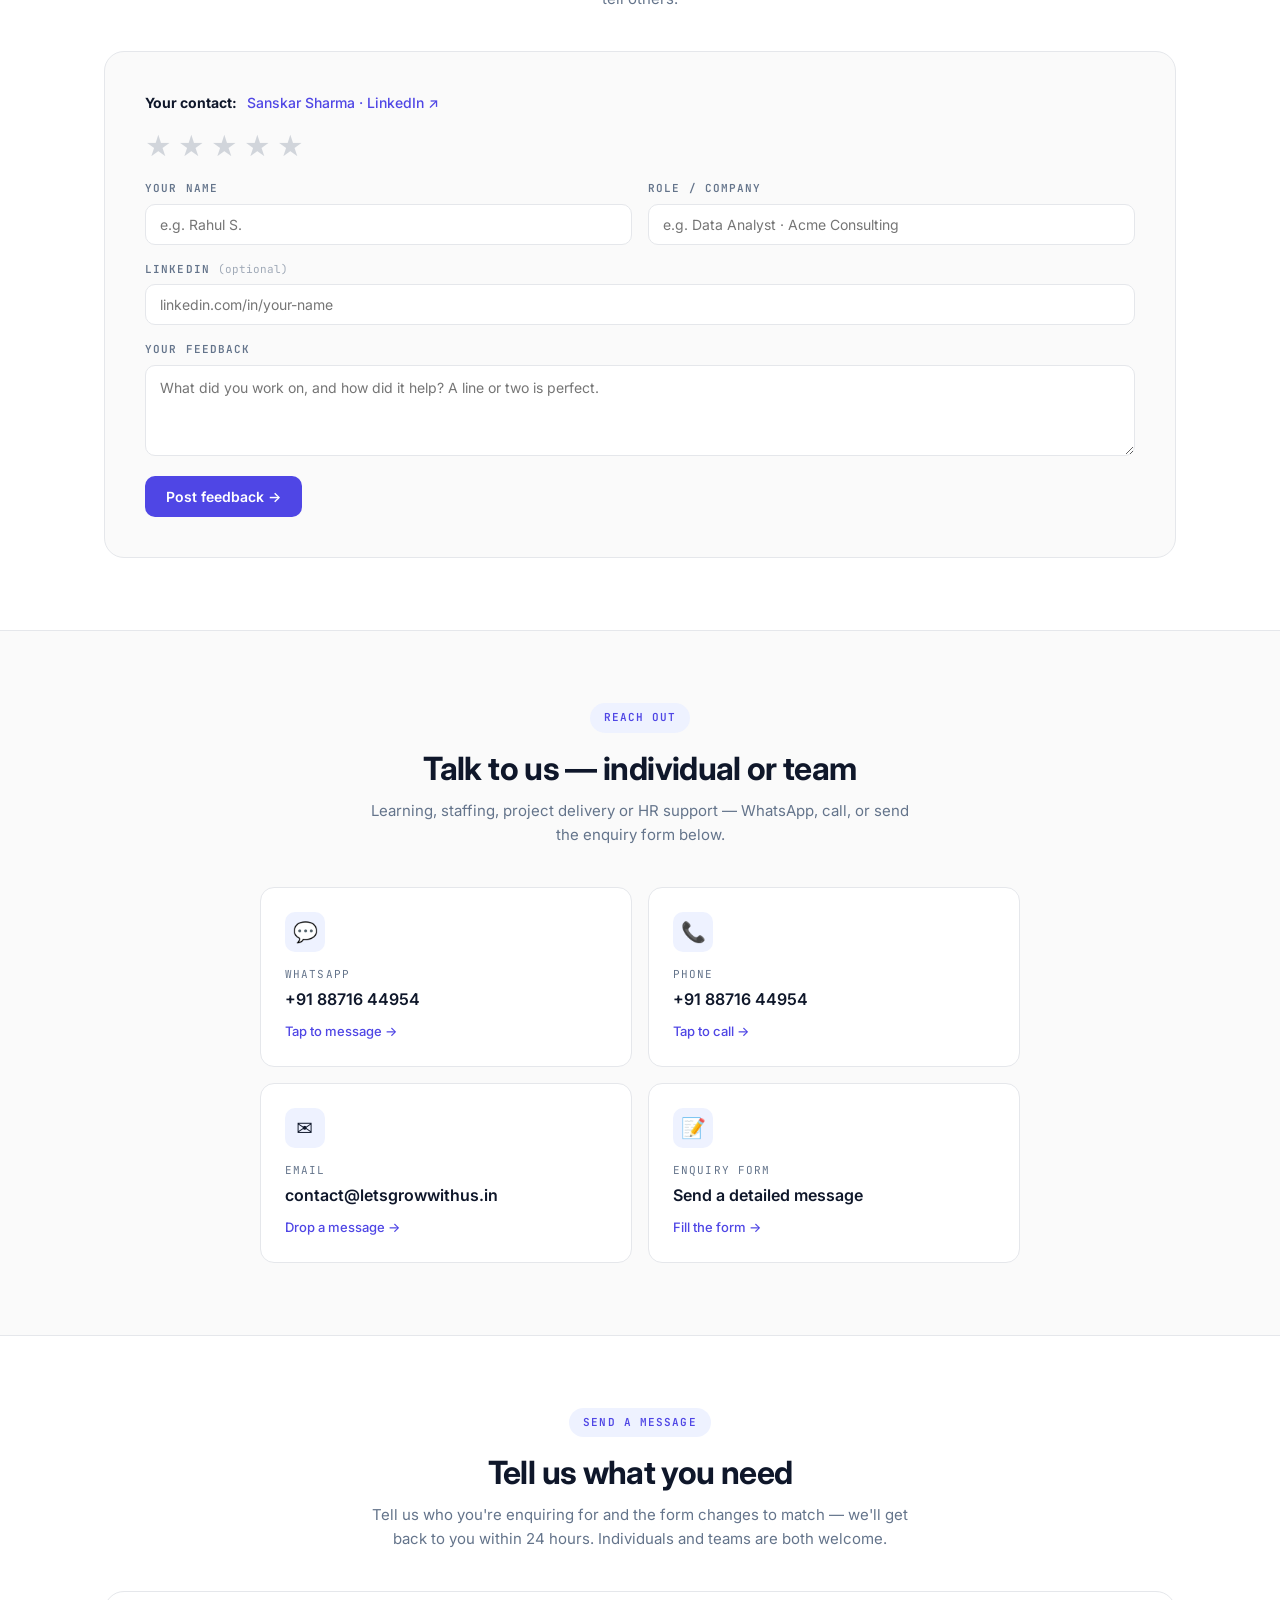
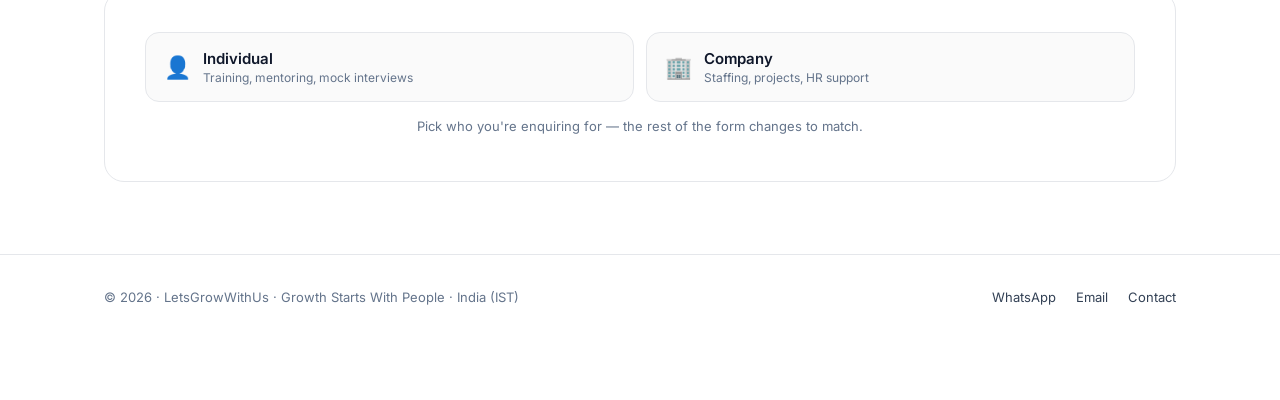
==== commit da36e02d: "Update index.html" ====
--- a/index.html
+++ b/index.html
@@ -3,42 +3,48 @@
   <head>
     <meta charset="UTF-8" />
     <meta name="viewport" content="width=device-width, initial-scale=1.0" />
-    <title>LetsGrowWithUs – Learn SAP from a working consultant</title>
+    <title>LetsGrowWithUs – Growth Starts With People</title>
 
     <!-- ── SEO ── -->
     <meta
       name="description"
-      content="Learn SAP the practical way — 1-on-1 training, mock interviews, certification prep and job support in SAP Datasphere, SAC, BW/4HANA, BPC, S/4HANA and BDC. Connect directly with a working SAP expert."
+      content="Practical SAP support for people and teams — mentoring and mock interviews for individuals, and workforce support for organisations, across Datasphere, SAC, BW/4HANA, BPC, S/4HANA and BDC."
     />
     <meta
       name="keywords"
-      content="SAP training, SAP Datasphere, SAP Analytics Cloud, SAC, BW/4HANA, SAP MM, SAP BPC, S/4HANA, SAP BDC, SAP certification, SAP mock interview"
+      content="SAP training, SAP staffing, IT resource solutions, SAP project delivery, HR staffing, HR advisory, SAP SuccessFactors, SAP Datasphere, SAP Analytics Cloud, SAC, BW/4HANA, SAP MM, SAP BPC, S/4HANA, SAP BDC, SAP certification, SAP mock interview"
     />
     <meta name="author" content="Naresh Kabra" />
     <meta name="robots" content="index, follow" />
     <meta name="theme-color" content="#4f46e5" />
-    <link rel="canonical" href="https://saplearninghub.github.io/Courses/" />
+    <link rel="canonical" href="https://letsgrowwithus.in/" />
 
     <!-- ── Open Graph ── -->
     <meta property="og:type" content="website" />
     <meta property="og:site_name" content="LetsGrowWithUs" />
-    <meta property="og:title" content="Learn SAP – Connect with an Expert" />
+    <meta
+      property="og:title"
+      content="Growth Starts With People | LetsGrowWithUs"
+    />
     <meta
       property="og:description"
-      content="1-on-1 SAP training, mock interviews, certification prep and job support across Datasphere, SAC, BW/4HANA, BPC, S/4HANA and BDC."
+      content="Practical SAP support for people and teams — mentoring and mock interviews for individuals, and workforce support for organisations, across Datasphere, SAC, BW/4HANA, BPC, S/4HANA and BDC."
     />
     <meta
       property="og:url"
-      content="https://saplearninghub.github.io/Courses/"
+      content="https://letsgrowwithus.in/"
     />
     <meta property="og:locale" content="en_IN" />
 
     <!-- ── Twitter Card ── -->
     <meta name="twitter:card" content="summary_large_image" />
-    <meta name="twitter:title" content="Learn SAP – Connect with an Expert" />
+    <meta
+      name="twitter:title"
+      content="Growth Starts With People | LetsGrowWithUs"
+    />
     <meta
       name="twitter:description"
-      content="1-on-1 SAP training, mock interviews, certification prep and job support across Datasphere, SAC, BW/4HANA, BPC, S/4HANA and BDC."
+      content="Practical SAP support for people and teams — mentoring and mock interviews for individuals, and workforce support for organisations, across Datasphere, SAC, BW/4HANA, BPC, S/4HANA and BDC."
     />
 
     <!-- ── Favicon (inline SVG) ── -->
@@ -449,7 +455,7 @@
       /* ===== Services ===== */
       .services-grid {
         display: grid;
-        grid-template-columns: repeat(3, 1fr);
+        grid-template-columns: repeat(2, 1fr);
         gap: 20px;
       }
 
@@ -658,6 +664,83 @@
         font-size: 11px;
         font-weight: 700;
         margin-top: 2px;
+      }
+
+      /* ===== Dual-track bands (individuals / teams) ===== */
+      .tracks {
+        display: grid;
+        grid-template-columns: repeat(2, 1fr);
+        gap: 20px;
+        align-items: stretch;
+      }
+
+      @media (max-width: 900px) {
+        .tracks {
+          grid-template-columns: 1fr;
+        }
+      }
+
+      /* Applied together with .learn-section (the existing surface card shell).
+         This rule comes later in the stylesheet, so its padding wins. */
+      .track {
+        display: flex;
+        flex-direction: column;
+        padding: 32px 28px;
+      }
+
+      .track--org {
+        border-top: 3px solid var(--accent);
+      }
+
+      .track-eyebrow {
+        display: inline-block;
+        font-family: var(--font-mono);
+        font-size: 11px;
+        font-weight: 600;
+        letter-spacing: 0.1em;
+        text-transform: uppercase;
+        color: var(--accent);
+        background: var(--accent-soft);
+        padding: 5px 12px;
+        border-radius: 999px;
+        margin-bottom: 14px;
+        align-self: flex-start;
+      }
+
+      .track h3 {
+        font-size: 20px;
+        font-weight: 600;
+        margin-bottom: 8px;
+      }
+
+      .track-intro {
+        font-size: 14px;
+        color: var(--muted);
+      }
+
+      .track-list {
+        display: flex;
+        flex-direction: column;
+        gap: 12px;
+        margin: 18px 0 24px;
+        flex: 1;
+      }
+
+      .track-cta {
+        display: flex;
+        flex-wrap: wrap;
+        gap: 10px;
+      }
+
+      /* Buttons placed inside a section header (used by the demo CTA) */
+      .section-header .btn {
+        margin-top: 14px;
+      }
+
+      /* Keep anchor targets clear of the 64px sticky header */
+      section,
+      .track {
+        scroll-margin-top: 84px;
       }
 
       /* ===== Quote ===== */
@@ -1166,59 +1249,6 @@
         color: var(--warn);
       }
 
-      /* ===== FAQ ===== */
-      .faq-list {
-        max-width: 760px;
-        margin: 0 auto;
-      }
-
-      .faq-item {
-        background: #fff;
-        border: 1px solid var(--border);
-        border-radius: var(--radius);
-        margin-bottom: 10px;
-        overflow: hidden;
-      }
-
-      .faq-item[open] {
-        border-color: var(--border-strong);
-      }
-
-      .faq-q {
-        display: flex;
-        align-items: center;
-        justify-content: space-between;
-        width: 100%;
-        padding: 18px 20px;
-        font-size: 15px;
-        font-weight: 500;
-        color: var(--text);
-        text-align: left;
-        list-style: none;
-      }
-
-      .faq-q::-webkit-details-marker {
-        display: none;
-      }
-
-      .faq-q .icon {
-        font-size: 20px;
-        color: var(--muted);
-        transition: transform 0.2s;
-        font-weight: 300;
-      }
-
-      .faq-item[open] .faq-q .icon {
-        transform: rotate(45deg);
-      }
-
-      .faq-a {
-        padding: 0 20px 18px;
-        font-size: 14px;
-        color: var(--text-2);
-        line-height: 1.65;
-      }
-
       /* ===== Forms ===== */
       .form-section {
         background: #fff;
@@ -1316,6 +1346,426 @@
         flex-wrap: wrap;
         gap: 10px;
         align-items: center;
+      }
+
+      /* ===== Enquiry chat ===== */
+      /* Hidden until the chat reveals it (a field is moved into the chat
+         when its question comes up). */
+      .is-collapsed {
+        display: none !important;
+      }
+
+      .chat {
+        max-width: 720px;
+        margin: 0 auto;
+      }
+
+      .chat-progress {
+        display: flex;
+        gap: 6px;
+        margin-bottom: 22px;
+      }
+
+      .chat-step-dot {
+        height: 4px;
+        flex: 1;
+        border-radius: 999px;
+        background: var(--border);
+        transition: background 0.25s;
+      }
+
+      .chat-step-dot.done {
+        background: var(--accent);
+      }
+
+      .chat-log {
+        display: flex;
+        flex-direction: column;
+        gap: 12px;
+        margin-bottom: 20px;
+      }
+
+      .chat-msg {
+        display: flex;
+        max-width: 86%;
+      }
+
+      .chat-msg.bot {
+        align-self: flex-start;
+      }
+
+      .chat-msg.user {
+        align-self: flex-end;
+      }
+
+      .chat-bubble {
+        padding: 12px 16px;
+        border-radius: 16px;
+        font-size: 14px;
+        line-height: 1.55;
+      }
+
+      .chat-msg.bot .chat-bubble {
+        background: var(--surface-2);
+        color: var(--text);
+        border-bottom-left-radius: 5px;
+      }
+
+      .chat-msg.user .chat-bubble {
+        background: var(--accent);
+        color: #fff;
+        border-bottom-right-radius: 5px;
+      }
+
+      .chat-steps {
+        display: flex;
+        flex-direction: column;
+        gap: 14px;
+        margin-bottom: 18px;
+      }
+
+      .chat-step {
+        display: flex;
+        flex-direction: column;
+        gap: 6px;
+        padding: 14px 16px;
+        border: 1px solid var(--border);
+        border-radius: var(--radius-lg);
+        background: var(--surface);
+      }
+
+      .chat-actions {
+        display: flex;
+        flex-direction: column;
+        gap: 12px;
+      }
+
+      .chat-options {
+        display: flex;
+        flex-wrap: wrap;
+        gap: 8px;
+      }
+
+      .chat-option {
+        border: 1px solid var(--border-strong);
+        background: #fff;
+        border-radius: 999px;
+        padding: 9px 16px;
+        font-size: 13px;
+        font-weight: 500;
+        color: var(--text-2);
+        transition:
+          border-color 0.15s,
+          color 0.15s,
+          background 0.15s;
+      }
+
+      .chat-option:hover {
+        border-color: var(--accent);
+        color: var(--accent);
+        background: var(--accent-soft);
+      }
+
+      .chat-field {
+        display: flex;
+        align-items: flex-start;
+        gap: 10px;
+        flex-wrap: wrap;
+      }
+
+      .chat-field .form-group {
+        flex: 1;
+        min-width: 220px;
+      }
+
+      .chat-field .btn {
+        margin-top: 22px;
+      }
+
+      .chat-foot {
+        display: flex;
+        align-items: center;
+        gap: 10px;
+        margin-top: 22px;
+        padding-top: 16px;
+        border-top: 1px solid var(--border);
+        font-size: 13px;
+        color: var(--muted);
+      }
+
+      .chat-restart {
+        margin-left: auto;
+        font-size: 13px;
+        color: var(--accent);
+        font-weight: 500;
+        text-decoration: underline;
+      }
+
+      /* The chat reveals the send button only at the last step — until then
+         the enquiry form's own submit row stays hidden. */
+      #enquiryForm > .form-actions {
+        display: none;
+      }
+
+      /* ===== Enquiry tabs (individual / company) ===== */
+      .enq-tabs {
+        display: grid;
+        grid-template-columns: repeat(2, 1fr);
+        gap: 12px;
+        margin-bottom: 14px;
+      }
+
+      @media (max-width: 640px) {
+        .enq-tabs {
+          grid-template-columns: 1fr;
+        }
+      }
+
+      .enq-tab {
+        display: flex;
+        align-items: center;
+        gap: 12px;
+        text-align: left;
+        border: 1px solid var(--border);
+        background: var(--surface);
+        border-radius: var(--radius-lg);
+        padding: 16px 18px;
+        transition:
+          border-color 0.15s,
+          background 0.15s,
+          box-shadow 0.15s;
+      }
+
+      .enq-tab:hover {
+        border-color: var(--accent);
+        background: var(--accent-soft);
+      }
+
+      .enq-tab.is-active {
+        border-color: var(--accent);
+        background: var(--accent-soft);
+        box-shadow: 0 0 0 3px var(--accent-soft);
+      }
+
+      .enq-tab-icon {
+        font-size: 22px;
+        line-height: 1;
+        flex-shrink: 0;
+      }
+
+      .enq-tab-label {
+        display: flex;
+        flex-direction: column;
+        gap: 2px;
+        min-width: 0;
+      }
+
+      .enq-tab-label strong {
+        font-size: 15px;
+        font-weight: 600;
+        color: var(--text);
+      }
+
+      .enq-tab-label em {
+        font-style: normal;
+        font-size: 12px;
+        color: var(--muted);
+      }
+
+      .enq-hint {
+        font-size: 13px;
+        color: var(--muted);
+        text-align: center;
+        margin-bottom: 4px;
+      }
+
+      .enq-hint.is-hidden {
+        display: none;
+      }
+
+      /* The fields appear under the tabs once a branch is picked. */
+      #enquiryFields {
+        margin-top: 22px;
+      }
+
+      /* ===== Floating assistant ===== */
+      .assistant-fab {
+        position: fixed;
+        right: 24px;
+        bottom: 24px;
+        z-index: 80;
+        display: flex;
+        align-items: center;
+        gap: 10px;
+        background: var(--accent);
+        color: #fff;
+        border-radius: 999px;
+        padding: 13px 20px 13px 16px;
+        font-size: 14px;
+        font-weight: 600;
+        box-shadow: var(--shadow-md);
+        transition:
+          background 0.15s,
+          transform 0.15s;
+      }
+
+      .assistant-fab:hover {
+        background: var(--accent-hover);
+        transform: translateY(-1px);
+      }
+
+      .assistant-fab-icon {
+        font-size: 18px;
+        line-height: 1;
+      }
+
+      .assistant-fab.is-open {
+        display: none;
+      }
+
+      .assistant-panel {
+        position: fixed;
+        right: 24px;
+        bottom: 24px;
+        z-index: 90;
+        width: 380px;
+        max-width: calc(100vw - 32px);
+        height: 520px;
+        max-height: calc(100vh - 48px);
+        display: none;
+        flex-direction: column;
+        background: #fff;
+        border: 1px solid var(--border);
+        border-radius: var(--radius-xl);
+        box-shadow: var(--shadow-md);
+        overflow: hidden;
+      }
+
+      .assistant-panel.is-open {
+        display: flex;
+      }
+
+      .assistant-head {
+        display: flex;
+        align-items: flex-start;
+        gap: 10px;
+        padding: 16px 18px;
+        background: var(--accent);
+        color: #fff;
+      }
+
+      .assistant-head-text {
+        display: flex;
+        flex-direction: column;
+        gap: 2px;
+        flex: 1;
+      }
+
+      .assistant-head-text strong {
+        font-size: 14px;
+        font-weight: 600;
+      }
+
+      .assistant-head-text span {
+        font-size: 12px;
+        opacity: 0.85;
+      }
+
+      .assistant-close {
+        color: #fff;
+        font-size: 22px;
+        line-height: 1;
+        opacity: 0.85;
+        padding: 0 2px;
+      }
+
+      .assistant-close:hover {
+        opacity: 1;
+      }
+
+      .assistant-log {
+        flex: 1;
+        overflow-y: auto;
+        padding: 18px;
+        display: flex;
+        flex-direction: column;
+        gap: 12px;
+        background: var(--surface);
+      }
+
+      .assistant-msg {
+        max-width: 86%;
+        padding: 11px 14px;
+        border-radius: 14px;
+        font-size: 13.5px;
+        line-height: 1.55;
+      }
+
+      .assistant-msg.bot {
+        align-self: flex-start;
+        background: #fff;
+        border: 1px solid var(--border);
+        color: var(--text);
+        border-bottom-left-radius: 5px;
+      }
+
+      .assistant-msg.user {
+        align-self: flex-end;
+        background: var(--accent);
+        color: #fff;
+        border-bottom-right-radius: 5px;
+      }
+
+      .assistant-msg a {
+        text-decoration: underline;
+        font-weight: 500;
+      }
+
+      .assistant-suggest {
+        display: flex;
+        flex-wrap: wrap;
+        gap: 6px;
+        padding: 12px 14px 0;
+        background: var(--surface);
+      }
+
+      .assistant-chip {
+        border: 1px solid var(--border-strong);
+        background: #fff;
+        border-radius: 999px;
+        padding: 6px 12px;
+        font-size: 12px;
+        color: var(--text-2);
+      }
+
+      .assistant-chip:hover {
+        border-color: var(--accent);
+        color: var(--accent);
+      }
+
+      .assistant-input {
+        display: flex;
+        gap: 8px;
+        padding: 12px 14px 14px;
+        border-top: 1px solid var(--border);
+        background: #fff;
+      }
+
+      .assistant-input .form-input {
+        flex: 1;
+      }
+
+      @media (max-width: 520px) {
+        .assistant-panel {
+          right: 16px;
+          bottom: 16px;
+          width: calc(100vw - 32px);
+          height: min(520px, calc(100vh - 32px));
+        }
+        .assistant-fab {
+          right: 16px;
+          bottom: 16px;
+        }
       }
 
       /* Form success (replaces the form when complete) */
@@ -1480,7 +1930,9 @@
       .footer {
         background: #fff;
         border-top: 1px solid var(--border);
-        padding: 32px 0;
+        /* Extra room so the floating assistant button never sits on top of
+           the footer links. */
+        padding: 32px 0 92px;
       }
 
       .footer-inner {
@@ -1796,7 +2248,7 @@
         background: rgba(255, 255, 255, 0.24);
       }
 
-      /* ===== Course details block inside the demo popup ===== */
+      /* ===== Session details block inside the demo popup ===== */
       /* The [hidden] attribute must win over the display rules below, otherwise
          `display: inline-flex` on the links would keep them visible. */
       #demoModal [hidden] {
@@ -2113,11 +2565,10 @@
         </a>
         <nav class="nav">
           <a href="#services">Services</a>
-          <a href="#skills">Modules</a>
-          <a href="#demos">Demos</a>
-          <a href="#testimonials">Stories</a>
-          <a href="#faq">FAQ</a>
-          <a href="#contact">Contact</a>
+          <a href="#track-individuals">Individuals</a>
+          <a href="#track-organisations">Teams</a>
+          <a href="#demos">Sessions</a>
+          <a href="#enquiry" onclick="assistantOpen(); return false;">Ask us</a>
         </nav>
         <div class="header-cta">
           <a
@@ -2147,31 +2598,31 @@
       <div class="container hero-inner">
         <div class="hero-badge">
           <span class="dot"></span>
-          Expert Mentoring · Available Now
+          For people &amp; teams · Enquiries Open
         </div>
         <h1>
-          Learn SAP from a<br />
-          <span class="gradient">working consultant</span>
+          Growth starts<br />
+          <span class="gradient">with people.</span>
         </h1>
         <p class="hero-sub">
-          1-on-1 training, mock interviews, certification prep, and job support
-          across Analytics, Planning, Data Warehousing &amp; ERP.
+          Every good project runs on good people. Build your craft, or build
+          your team's capability — we help you grow either way.
         </p>
         <div class="hero-ctas">
-          <a href="#contact" class="btn btn-primary btn-lg"
-            >Start your journey</a
+          <button
+            type="button"
+            class="btn btn-primary btn-lg"
+            onclick="trackCta('for_individuals', 'hero'); openBookingModal();"
           >
-          <a href="#demos" class="btn btn-secondary btn-lg" id="heroDemoCta"
-            >Join a live demo</a
+            For individuals
+          </button>
+          <button
+            type="button"
+            class="btn btn-secondary btn-lg"
+            onclick="trackCta('for_organisations', 'hero'); focusEnquiry('', 'company');"
           >
-        </div>
-        <div class="hero-modules">
-          <span class="hero-module">📊 SAC</span>
-          <span class="hero-module">🌐 Datasphere</span>
-          <span class="hero-module">📋 BPC</span>
-          <span class="hero-module">🏗️ BW/4HANA</span>
-          <span class="hero-module">⚡ S/4HANA</span>
-          <span class="hero-module">🔗 BDC</span>
+            For teams
+          </button>
         </div>
       </div>
     </section>
@@ -2180,14 +2631,17 @@
     <section id="services">
       <div class="container">
         <div class="section-header">
-          <span class="eyebrow">What we offer</span>
-          <h2>Services</h2>
-          <p>Beyond training — we support your entire SAP career journey.</p>
+          <span class="eyebrow">Service pillars</span>
+          <h2>Services we offer</h2>
+          <p>
+            Four ways we work together, built around people — whichever one you
+            need, you work with the same hands-on team.
+          </p>
         </div>
         <div class="services-grid">
           <article class="service-card">
             <div class="service-icon">🖥️</div>
-            <h3>IT Resources &amp; Staffing</h3>
+            <h3>IT Staffing &amp; Resource Solutions</h3>
             <p>
               End-to-end IT resource solutions — sourcing skilled SAP
               professionals, contract staffing, project bench, and resource
@@ -2199,15 +2653,21 @@
               <span class="service-tag">Project Bench</span>
               <span class="service-tag">Resource Mapping</span>
             </div>
-            <a href="#contact" class="service-cta">Connect with us →</a>
+            <button
+              class="service-cta"
+              type="button"
+              onclick="trackCta('staffing', 'services'); focusEnquiry('IT Resource / Staffing');"
+            >
+              Enquire about staffing →
+            </button>
           </article>
           <article class="service-card">
             <div class="service-icon">🎓</div>
-            <h3>Training &amp; Development</h3>
+            <h3>SAP Learning &amp; Capability Building</h3>
             <p>
-              Structured 1-on-1 and group SAP training across all major modules.
-              Designed for freshers, career switchers, and working
-              professionals.
+              Structured 1-on-1 and group SAP training, certification prep,
+              mentoring and mock interviews across all major modules — designed
+              for freshers, career switchers, and working professionals.
             </p>
             <div class="service-tags">
               <span class="service-tag">SAC</span>
@@ -2217,181 +2677,179 @@
               <span class="service-tag">S/4HANA</span>
               <span class="service-tag">BDC</span>
             </div>
-            <button class="service-cta" onclick="openBookingModal()">
+            <button
+              class="service-cta"
+              type="button"
+              onclick="trackCta('learning', 'services'); openBookingModal();"
+            >
               Book a session →
             </button>
           </article>
           <article class="service-card">
-            <div class="service-icon">🏅</div>
-            <h3>Certification Assist</h3>
+            <div class="service-icon">🚀</div>
+            <h3>Projects &amp; Development</h3>
             <p>
-              Targeted preparation for SAP certification exams — topic-wise
-              coverage, practice questions, exam strategy, and last-mile
-              revision support.
+              Websites, web applications and SAP implementations — scoped, built
+              and delivered end to end by the same hands-on team.
             </p>
             <div class="service-tags">
-              <span class="service-tag">Exam Strategy</span>
-              <span class="service-tag">Topic Revision</span>
-              <span class="service-tag">Mock Tests</span>
+              <span class="service-tag">Web Development</span>
+              <span class="service-tag">Websites &amp; Web Apps</span>
+              <span class="service-tag">SAP Implementation</span>
+              <span class="service-tag">Project Delivery</span>
             </div>
-            <button class="service-cta" onclick="openBookingModal()">
-              Start prep →
+            <button
+              class="service-cta"
+              type="button"
+              onclick="trackCta('delivery', 'services'); focusEnquiry('Project Delivery &amp; Web Development');"
+            >
+              Discuss a project →
+            </button>
+          </article>
+          <article class="service-card">
+            <div class="service-icon">👥</div>
+            <h3>HR &amp; Workforce Services</h3>
+            <p>
+              HR staffing and recruitment support for client teams, HR technology
+              implementation including SAP SuccessFactors and SAP HCM, and
+              advisory for your workforce function.
+            </p>
+            <div class="service-tags">
+              <span class="service-tag">HR Staffing</span>
+              <span class="service-tag">Recruitment</span>
+              <span class="service-tag">HR Tech Implementation</span>
+              <span class="service-tag">HR Advisory</span>
+            </div>
+            <button
+              class="service-cta"
+              type="button"
+              onclick="trackCta('hr', 'services'); focusEnquiry('HR Staffing &amp; Recruitment');"
+            >
+              Discuss HR support →
             </button>
           </article>
         </div>
       </div>
     </section>
 
-    <!-- ── SKILLS / MODULES ── -->
-    <section id="skills" class="skills-section">
-      <div class="container">
-        <div class="section-header">
-          <span class="eyebrow">// Modules you can learn</span>
-          <h2>Pick a module</h2>
-          <p>
-            Click any module to open its quick reference guide with topics,
-            architecture notes, and interview prep.
-          </p>
-        </div>
-        <div class="skills-grid">
-          <a
-            class="skill-card"
-            href="Refs/sac_reference.html"
-            target="_blank"
-            rel="noopener"
-          >
-            <div class="skill-icon">📊</div>
-            <h3>SAP Analytics Cloud</h3>
-            <p>
-              Stories, Planning Models, Data Actions, Scripting, Live
-              Connectivity, Security
-            </p>
-            <span class="arrow">Open reference →</span>
-          </a>
-          <a
-            class="skill-card"
-            href="Refs/bpc_reference.html"
-            target="_blank"
-            rel="noopener"
-          >
-            <div class="skill-icon">📋</div>
-            <h3>SAP BPC</h3>
-            <p>
-              Business Planning &amp; Consolidation Standard / Embedded, BPC to
-              SAC migration
-            </p>
-            <span class="arrow">Open reference →</span>
-          </a>
-          <a
-            class="skill-card"
-            href="Refs/datasphere_reference.html"
-            target="_blank"
-            rel="noopener"
-          >
-            <div class="skill-icon">🌐</div>
-            <h3>SAP Datasphere</h3>
-            <p>
-              Data Modelling, Replication Flows, Analytical Models, Business
-              Builder
-            </p>
-            <span class="arrow">Open reference →</span>
-          </a>
-          <a
-            class="skill-card"
-            href="Refs/sap_business_data_cloud_reference.html"
-            target="_blank"
-            rel="noopener"
-          >
-            <div class="skill-icon">🔗</div>
-            <h3>SAP BDC</h3>
-            <p>
-              Business Data Cloud architecture, data fabric, end-to-end SAP data
-              strategy
-            </p>
-            <span class="arrow">Open reference →</span>
-          </a>
-          <a
-            class="skill-card"
-            href="Refs/bw4hana_reference.html"
-            target="_blank"
-            rel="noopener"
-          >
-            <div class="skill-icon">🏗️</div>
-            <h3>SAP BW / BW4HANA</h3>
-            <p>
-              Data Warehousing, InfoProviders, Transformations, migration &amp;
-              modelling
-            </p>
-            <span class="arrow">Open reference →</span>
-          </a>
-          <a
-            class="skill-card"
-            href="Refs/s4hana_reference.html"
-            target="_blank"
-            rel="noopener"
-          >
-            <div class="skill-icon">⚡</div>
-            <h3>SAP S/4HANA</h3>
-            <p>
-              Core ERP processes, CDS Views, OData, S/4HANA to SAC integration
-            </p>
-            <span class="arrow">Open reference →</span>
-          </a>
-        </div>
-        <div class="skills-extra">
-          <a
-            class="btn btn-secondary"
-            href="Refs/datasphere_interview_prep.html"
-            target="_blank"
-            rel="noopener"
-          >
-            📝 Datasphere interview prep — 28 questions
-          </a>
-        </div>
-      </div>
-    </section>
-
-    <!-- ── WHAT YOU'LL GET ── -->
+    <!-- ── CHOOSE YOUR PATH (individuals / teams) ── -->
     <section>
       <div class="container">
         <div class="section-header">
-          <span class="eyebrow">// What you'll gain</span>
-          <h2>What you'll get</h2>
+          <span class="eyebrow">Choose your path</span>
+          <h2>Built for individuals and teams</h2>
+          <p>
+            The same SAP depth, two different engagements — build your own
+            capability, or build yours around a delivery, staffing or HR
+            requirement.
+          </p>
         </div>
-        <div class="learn-section">
-          <div class="learn-grid">
-            <div class="learn-item">
-              <span class="check">✓</span> Practical, real-world SAP concepts
-              explained clearly
+        <div class="tracks">
+          <article class="learn-section track" id="track-individuals">
+            <span class="track-eyebrow">For individuals</span>
+            <h3>Learn SAP the practical way</h3>
+            <p class="track-intro">
+              1-on-1 and group SAP training, certification prep, mentoring and
+              mock interviews with a working SAP consultant.
+            </p>
+            <div class="track-list">
+              <div class="learn-item">
+                <span class="check">✓</span> Practical, real-world SAP concepts
+                explained clearly
+              </div>
+              <div class="learn-item">
+                <span class="check">✓</span> One-on-one sessions at your own
+                pace
+              </div>
+              <div class="learn-item">
+                <span class="check">✓</span> Guidance for freshers entering the
+                SAP ecosystem
+              </div>
+              <div class="learn-item">
+                <span class="check">✓</span> SAC scripting, planning &amp; data
+                modelling deep dives
+              </div>
+              <div class="learn-item">
+                <span class="check">✓</span> BW / BW4HANA architecture &amp;
+                migration walkthroughs
+              </div>
+              <div class="learn-item">
+                <span class="check">✓</span> Interview prep for SAP consultant
+                roles
+              </div>
+              <div class="learn-item">
+                <span class="check">✓</span> S/4HANA integration patterns &amp;
+                CDS View deep dives
+              </div>
+              <div class="learn-item">
+                <span class="check">✓</span> BPC to SAC migration strategy &amp;
+                best practices
+              </div>
             </div>
-            <div class="learn-item">
-              <span class="check">✓</span> Guidance for freshers entering the
-              SAP ecosystem
+            <div class="track-cta">
+              <button
+                class="btn btn-primary"
+                type="button"
+                onclick="trackCta('for_individuals', 'band'); openBookingModal();"
+              >
+                Book a 1-on-1 session →
+              </button>
+              <a class="btn btn-ghost" href="#enquiry">Ask us anything →</a>
             </div>
-            <div class="learn-item">
-              <span class="check">✓</span> SAC scripting, planning &amp; data
-              modelling deep dives
+          </article>
+
+          <article class="learn-section track track--org" id="track-organisations">
+            <span class="track-eyebrow">For teams</span>
+            <h3>Capability that scales with you</h3>
+            <p class="track-intro">
+              SAP resource solutions, project delivery and HR &amp; workforce
+              services — plus structured training for your own team.
+            </p>
+            <div class="track-list">
+              <div class="learn-item">
+                <span class="check">✓</span> SAP professionals sourced and
+                mapped to your requirement
+              </div>
+              <div class="learn-item">
+                <span class="check">✓</span> Contract staffing, project bench
+                and resource mapping
+              </div>
+              <div class="learn-item">
+                <span class="check">✓</span> Implementation and rollout support
+                for live SAP projects
+              </div>
+              <div class="learn-item">
+                <span class="check">✓</span> Project execution support across
+                S/4HANA, BW/4HANA, SAC, BPC, Datasphere and BDC
+              </div>
+              <div class="learn-item">
+                <span class="check">✓</span> HR staffing and recruitment
+                support for client teams
+              </div>
+              <div class="learn-item">
+                <span class="check">✓</span> HR technology implementation — SAP
+                SuccessFactors and SAP HCM
+              </div>
+              <div class="learn-item">
+                <span class="check">✓</span> HR advisory for workforce and
+                people-process questions
+              </div>
+              <div class="learn-item">
+                <span class="check">✓</span> Team training and capability
+                building for in-house SAP teams
+              </div>
             </div>
-            <div class="learn-item">
-              <span class="check">✓</span> BW / BW4HANA architecture &amp;
-              migration walkthroughs
+            <div class="track-cta">
+              <button
+                class="btn btn-primary"
+                type="button"
+                onclick="trackCta('for_organisations', 'band'); focusEnquiry('', 'company');"
+              >
+                Talk to us about your requirement →
+              </button>
+              <a class="btn btn-ghost" href="#how">How we work →</a>
             </div>
-            <div class="learn-item">
-              <span class="check">✓</span> Interview prep for SAP consultant
-              roles
-            </div>
-            <div class="learn-item">
-              <span class="check">✓</span> S/4HANA integration patterns &amp;
-              CDS View deep dives
-            </div>
-            <div class="learn-item">
-              <span class="check">✓</span> BPC to SAC migration strategy &amp;
-              best practices
-            </div>
-            <div class="learn-item">
-              <span class="check">✓</span> One-on-one sessions at your own pace
-            </div>
-          </div>
+          </article>
         </div>
       </div>
     </section>
@@ -2401,12 +2859,13 @@
       <div class="container">
         <div class="quote">
           <p>
-            "SAP skills are among the most in-demand in enterprise technology.
-            The right guidance can compress years of learning into months — and
-            open doors to some of the highest-paying consulting careers in the
-            industry."
+            "Projects move at the speed of the people on them. We train
+            individuals to become that resource, and we staff, deliver and
+            support the teams that need them."
           </p>
-          <div class="quote-author">— From the desk of your SAP mentor</div>
+          <div class="quote-author">
+            — LetsGrowWithUs, from the consultant's desk
+          </div>
         </div>
       </div>
     </section>
@@ -2422,30 +2881,35 @@
     >
       <div class="container">
         <div class="section-header">
-          <span class="eyebrow">// Simple 3-step process</span>
-          <h2>How it works</h2>
+          <span class="eyebrow">How we work</span>
+          <h2>How an engagement runs</h2>
         </div>
         <div class="steps">
           <div class="step">
             <div class="step-num">01</div>
             <div class="step-icon">📲</div>
-            <h3>Reach out</h3>
-            <p>Call, WhatsApp, or fill the form with your learning goal.</p>
+            <h3>Tell us what you need</h3>
+            <p>
+              Call, WhatsApp, or send the enquiry form — a module to learn, a
+              role to staff, a project to run, or an HR requirement.
+            </p>
           </div>
           <div class="step">
             <div class="step-num">02</div>
             <div class="step-icon">🗓️</div>
-            <h3>Schedule</h3>
+            <h3>We scope it together</h3>
             <p>
-              We align on timing that suits you — flexible slots, your pace.
+              We agree the outcome, the people involved and the timeline — one
+              learner session or a full project team.
             </p>
           </div>
           <div class="step">
             <div class="step-num">03</div>
             <div class="step-icon">🚀</div>
-            <h3>Learn &amp; grow</h3>
+            <h3>Deliver &amp; grow</h3>
             <p>
-              Live sessions with hands-on examples and real project context.
+              Live sessions, staffed projects and HR work delivered with real
+              SAP context — not theory.
             </p>
           </div>
         </div>
@@ -2456,16 +2920,24 @@
     <section id="demos">
       <div class="container">
         <div class="section-header">
-          <span class="eyebrow" id="demosEyebrow">// Live demo sessions</span>
-          <h2 id="demosHeading">Join a free demo</h2>
+          <span class="eyebrow" id="demosEyebrow">Free SAP demo sessions</span>
+          <h2 id="demosHeading">Join a free SAP demo</h2>
           <p id="demosSub">
-            Free hands-on sessions. Register and we'll email you the meeting
-            link.
+            Free hands-on sessions on live SAP topics. Register and we'll email
+            you the meeting link.
           </p>
+          <button
+            type="button"
+            class="btn btn-secondary"
+            id="demoCta"
+            onclick="demoCtaClick();"
+          >
+            Join a free SAP demo
+          </button>
         </div>
         <div id="demoList" class="demo-list"></div>
         <div id="pastDemos" style="display: none">
-          <div class="past-demos-title">// Previous sessions</div>
+          <div class="past-demos-title">Previous sessions</div>
           <div class="past-demos" id="pastDemosList"></div>
         </div>
       </div>
@@ -2482,8 +2954,8 @@
     >
       <div class="container">
         <div class="section-header">
-          <span class="eyebrow">// What learners say</span>
-          <h2>Learner stories</h2>
+          <span class="eyebrow">In their words</span>
+          <h2>Stories from our clients</h2>
         </div>
         <div class="testi-track">
           <article class="testi-card">
@@ -2526,7 +2998,7 @@
 
         <div class="recent-stories">
           <div class="recent-stories-head">
-            <h3>Recent learner stories</h3>
+            <h3>More stories from our clients</h3>
             <span class="count" id="recentStoriesCount"></span>
           </div>
           <div id="recentStoriesList" class="recent-stories-grid"></div>
@@ -2538,14 +3010,17 @@
     <section id="feedback">
       <div class="container">
         <div class="section-header">
-          <span class="eyebrow">// Share your experience</span>
-          <h2>Learner feedback</h2>
-          <p>Learned with us? Rate it and tell others.</p>
+          <span class="eyebrow">Share your experience</span>
+          <h2>Share your experience</h2>
+          <p>
+            Worked with us — as a learner or on a project? Rate your experience
+            and tell others.
+          </p>
         </div>
         <div class="feedback-section">
           <div id="feedbackForm">
             <div class="feedback-meta">
-              <strong>Instructor:</strong>
+              <strong>Your contact:</strong>
               <a
                 href="https://www.linkedin.com/in/sanskar-sharma-05372b211"
                 target="_blank"
@@ -2614,12 +3089,12 @@
                 />
               </div>
               <div class="form-group">
-                <label class="form-label" for="fb-role">Role / module</label>
+                <label class="form-label" for="fb-role">Role / company</label>
                 <input
                   class="form-input"
                   id="fb-role"
                   type="text"
-                  placeholder="e.g. SAC Learner"
+                  placeholder="e.g. Data Analyst · Acme Consulting"
                   maxlength="50"
                 />
               </div>
@@ -2643,7 +3118,7 @@
                   id="fb-msg"
                   rows="3"
                   maxlength="320"
-                  placeholder="What did you learn and how did it help? A line or two is perfect."
+                  placeholder="What did you work on, and how did it help? A line or two is perfect."
                 ></textarea>
                 <span class="form-error" id="fb-error"
                   >Please pick a rating, add your name and a short message</span
@@ -2663,93 +3138,22 @@
           <div class="form-success" id="fbSuccess">
             <div class="icon">✓</div>
             <h3>Thanks for sharing!</h3>
-            <p>Your review helps other learners find us.</p>
+            <p>Your review helps others find us.</p>
           </div>
         </div>
       </div>
     </section>
 
-    <!-- ── FAQ ── -->
-    <section id="faq">
-      <div class="container">
-        <div class="section-header">
-          <span class="eyebrow">// Common questions</span>
-          <h2>FAQ</h2>
-        </div>
-        <div class="faq-list">
-          <details class="faq-item">
-            <summary class="faq-q">
-              Are the sessions 1:1 or group? <span class="icon">+</span>
-            </summary>
-            <div class="faq-a">
-              Both are available. Most learners choose 1:1 for a fully
-              personalised pace and project-focused mentoring; small-group
-              batches are offered for select modules on request.
-            </div>
-          </details>
-          <details class="faq-item">
-            <summary class="faq-q">
-              How do I get started? <span class="icon">+</span>
-            </summary>
-            <div class="faq-a">
-              Just send a WhatsApp message or fill the contact / enquiry form
-              with your learning goal. We'll get back within 24 hours and align
-              on the right module, scope, and schedule for you.
-            </div>
-          </details>
-          <details class="faq-item">
-            <summary class="faq-q">
-              Do you help with certification prep? <span class="icon">+</span>
-            </summary>
-            <div class="faq-a">
-              Yes — targeted prep for exams like C_SAC_2302, C_BW4H_214,
-              C_HANAIMP_18 and more, covering topic-wise revision, practice
-              questions and exam strategy.
-            </div>
-          </details>
-          <details class="faq-item">
-            <summary class="faq-q">
-              Which SAP modules do you cover? <span class="icon">+</span>
-            </summary>
-            <div class="faq-a">
-              SAP Analytics Cloud (SAC), BPC, Datasphere, BW/4HANA, SAP MM,
-              S/4HANA, and SAP Business Data Cloud (BDC). Click any module in
-              the "Pick a module" section above to open its detailed reference
-              guide.
-            </div>
-          </details>
-          <details class="faq-item">
-            <summary class="faq-q">
-              I'm a complete fresher — is this for me?
-              <span class="icon">+</span>
-            </summary>
-            <div class="faq-a">
-              Absolutely. Programs are designed for freshers, career switchers
-              and working professionals alike. We start from fundamentals and
-              build up to real project scenarios.
-            </div>
-          </details>
-          <details class="faq-item">
-            <summary class="faq-q">
-              Do you also help with job support and freelance projects?
-              <span class="icon">+</span>
-            </summary>
-            <div class="faq-a">
-              Yes — live project assistance, mock interviews, resume guidance
-              and freelance project connections are all part of the offering.
-              Just mention what you need in the enquiry form.
-            </div>
-          </details>
-        </div>
-      </div>
-    </section>
-
     <!-- ── CONTACT ── -->
     <section id="contact" class="contact-section">
       <div class="container">
         <div class="section-header">
-          <span class="eyebrow">// Reach out</span>
-          <h2>Connect to start learning</h2>
+          <span class="eyebrow">Reach out</span>
+          <h2>Talk to us — individual or team</h2>
+          <p>
+            Learning, staffing, project delivery or HR support — WhatsApp, call,
+            or send the enquiry form below.
+          </p>
         </div>
         <div class="contact-grid">
           <a
@@ -2789,9 +3193,13 @@
     <section id="enquiry">
       <div class="container">
         <div class="section-header">
-          <span class="eyebrow">// Send a message</span>
-          <h2>Enquiry form</h2>
-          <p>Fill in your details — we'll get back to you within 24 hours.</p>
+          <span class="eyebrow">Send a message</span>
+          <h2>Tell us what you need</h2>
+          <p>
+            Tell us who you're enquiring for and the form changes to match —
+            we'll get back to you within 24 hours. Individuals and teams are
+            both welcome.
+          </p>
         </div>
         <div class="form-section">
           <form
@@ -2802,8 +3210,44 @@
             "
             novalidate
           >
-            <div class="form-grid">
-              <div class="form-group">
+            <div
+              class="enq-tabs"
+              role="tablist"
+              aria-label="Who are you enquiring for?"
+            >
+              <button
+                type="button"
+                class="enq-tab"
+                data-branch="individual"
+                role="tab"
+                aria-selected="false"
+              >
+                <span class="enq-tab-icon">👤</span>
+                <span class="enq-tab-label">
+                  <strong>Individual</strong>
+                  <em>Training, mentoring, mock interviews</em>
+                </span>
+              </button>
+              <button
+                type="button"
+                class="enq-tab"
+                data-branch="company"
+                role="tab"
+                aria-selected="false"
+              >
+                <span class="enq-tab-icon">🏢</span>
+                <span class="enq-tab-label">
+                  <strong>Company</strong>
+                  <em>Staffing, projects, HR support</em>
+                </span>
+              </button>
+            </div>
+            <p class="enq-hint" id="enqHint">
+              Pick who you're enquiring for — the rest of the form changes to
+              match.
+            </p>
+            <div class="form-grid is-collapsed" id="enquiryFields">
+              <div class="form-group" id="fg-name">
                 <label class="form-label" for="f-name">Full name</label>
                 <input
                   class="form-input"
@@ -2814,7 +3258,7 @@
                   autocomplete="name"
                 />
               </div>
-              <div class="form-group">
+              <div class="form-group" id="fg-email">
                 <label class="form-label" for="f-email">Email</label>
                 <input
                   class="form-input"
@@ -2825,7 +3269,7 @@
                   autocomplete="email"
                 />
               </div>
-              <div class="form-group">
+              <div class="form-group" id="fg-mobile">
                 <label class="form-label" for="f-mobile">Mobile</label>
                 <input
                   class="form-input"
@@ -2836,22 +3280,67 @@
                   autocomplete="tel"
                 />
               </div>
-              <div class="form-group">
+              <div class="form-group" id="fg-interest">
                 <label class="form-label" for="f-interest"
-                  >I'm interested in</label
+                  >What do you need help with?</label
                 >
                 <select class="form-input" id="f-interest" required>
                   <option value="">Select…</option>
-                  <option>General enquiry</option>
-                  <option>SAP Module Training</option>
-                  <option>Mock Interview</option>
-                  <option>Job Support</option>
-                  <option>Freelancer Requirement</option>
-                  <option>Certification Prep</option>
-                  <option>IT Resource / Staffing</option>
+                  <optgroup label="Individual">
+                    <option data-branch="individual">SAP Module Training</option>
+                    <option data-branch="individual">Certification Prep</option>
+                    <option data-branch="individual">Mock Interview</option>
+                    <option data-branch="individual">Job Support</option>
+                    <option data-branch="individual">
+                      Mentoring &amp; 1-on-1 Coaching
+                    </option>
+                  </optgroup>
+                  <optgroup label="Company">
+                    <option data-branch="company">IT Resource / Staffing</option>
+                    <option data-branch="company">Freelancer Requirement</option>
+                    <option data-branch="company">
+                      Project Delivery &amp; Web Development
+                    </option>
+                    <option data-branch="company">
+                      Project Bench &amp; Resource Mapping
+                    </option>
+                    <option data-branch="company">HR Staffing &amp; Recruitment</option>
+                    <option data-branch="company">HR Tech Implementation</option>
+                    <option data-branch="company">HR Advisory</option>
+                    <option data-branch="company">
+                      Corporate Training &amp; Capability Building
+                    </option>
+                  </optgroup>
+                  <optgroup label="General">
+                    <option>General enquiry</option>
+                    <option>Something else</option>
+                  </optgroup>
                 </select>
               </div>
-              <div class="form-group full">
+              <div class="form-group full is-collapsed" id="fg-level">
+                <label class="form-label" for="f-level"
+                  >Where are you starting from today?</label
+                >
+                <select class="form-input" id="f-level">
+                  <option>Complete fresher</option>
+                  <option>Some exposure</option>
+                  <option>Working professional</option>
+                </select>
+              </div>
+              <div class="form-group full" id="fg-org">
+                <label class="form-label" for="f-org"
+                  >Organisation / company</label
+                >
+                <input
+                  class="form-input"
+                  id="f-org"
+                  type="text"
+                  placeholder="e.g. Acme Consulting Pvt Ltd"
+                  maxlength="80"
+                  autocomplete="organization"
+                />
+              </div>
+              <div class="form-group full" id="fg-notes">
                 <label class="form-label" for="f-notes"
                   >Tell us a little more
                   <span class="opt">(optional)</span></label
@@ -2860,7 +3349,7 @@
                   class="form-input"
                   id="f-notes"
                   rows="3"
-                  placeholder="Anything specific you want to share…"
+                  placeholder="Your learning goal, the role or module, the timeline, the project scope — anything that helps us respond usefully."
                 ></textarea>
               </div>
             </div>
@@ -2897,7 +3386,7 @@
     <!-- ── FOOTER ── -->
     <footer class="footer">
       <div class="container footer-inner">
-        <div>© 2026 · SAP Expert Mentoring · India (IST)</div>
+        <div>© 2026 · LetsGrowWithUs · Growth Starts With People · India (IST)</div>
         <div class="footer-links">
           <a href="https://wa.me/918871644954" target="_blank" rel="noopener"
             >WhatsApp</a
@@ -2924,10 +3413,11 @@
           ×
         </button>
         <div id="bookingStep1">
-          <h2>Register your interest</h2>
+          <h2>Book a 1-on-1 SAP session</h2>
           <p class="modal-sub">
             Pick a module and tell us your goal. We'll get back to you within 24
-            hours.
+            hours. For team requirements, please use the
+            <a href="#enquiry">enquiry form</a> instead.
           </p>
           <div class="form-label" style="margin-bottom: 10px">
             Choose a module
@@ -3057,7 +3547,7 @@
             ><span id="demoHeroBadge">Live now</span></span
           >
           <h2 class="live-title" id="demoHeroTitle">
-            Live demo sessions are open
+            Free SAP demo sessions are open
           </h2>
           <p class="live-sub" id="demoHeroSub">
             Choose a session below and register — we'll email you the meeting
@@ -3099,7 +3589,7 @@
                 href="#"
                 target="_blank"
                 rel="noopener"
-                >📄 View course document</a
+                >📄 View session outline</a
               >
               <a
                 class="demo-course-ref"
@@ -3118,7 +3608,7 @@
               aria-expanded="false"
               aria-controls="demoCourseMore"
             >
-              <span class="caret">▸</span> View course details
+              <span class="caret">▸</span> View session details
             </button>
             <div class="demo-course-more" id="demoCourseMore">
               <p class="demo-course-audience" id="demoCourseAudience"></p>
@@ -3166,13 +3656,13 @@
               type="button"
               onclick="submitDemo()"
             >
-              Register for the demo →
+              Register for this session →
             </button>
           </div>
         </div>
         <div class="form-success" id="demoSuccess">
           <div class="icon">✓</div>
-          <h3>Successfully registered for the demo</h3>
+          <h3>Successfully registered for the session</h3>
           <p>Check your mailbox for the demo details.</p>
           <div class="form-actions" style="justify-content: center">
             <button
@@ -3227,7 +3717,7 @@
             title: "SAP BDC + SAP Datasphere — 40-Hour Training Program",
             format: "1 session/day × 40 days + 5 Q&A clinics",
             audience:
-              "Freshers, non-SAP background professionals keen to work in SAP or SAP BW/BW4HANA consultants moving into cloud data & analytics roles, data engineers and integration consultants, and solution architects evaluating SAP Datasphere / SAP BDC.",
+              "Freshers, non-SAP background professionals keen to work in SAP, SAP BW/BW4HANA consultants moving into cloud data & analytics roles, data engineers and integration consultants, solution architects evaluating SAP Datasphere / SAP BDC, and in-house teams getting up to speed on a data & analytics rollout.",
             topics: [
               "Business Data Fabric architecture & Datasphere positioning",
               "Connections: S/4HANA, SAP BW, HANA & non-SAP databases",
@@ -3252,7 +3742,7 @@
             title: "SAP Analytics Cloud (SAC) — 40-Hour Training Program",
             format: "1 session/day × 40 days + 5 Q&A clinics",
             audience:
-              "SAP functional/technical consultants (BW, BPC, FI/CO, S/4HANA) transitioning to SAC, BI/Analytics consultants supporting SAC implementations, and solution architects evaluating SAC for reporting and planning use cases.",
+              "SAP functional/technical consultants (BW, BPC, FI/CO, S/4HANA) transitioning to SAC, BI/Analytics consultants supporting SAC implementations, solution architects evaluating SAC for reporting and planning use cases, and teams planning a reporting or planning landscape.",
             topics: [
               "Foundations, architecture & cloud connectivity models",
               "Data modeling — dimensions, measures, currency, versions & governance",
@@ -3372,6 +3862,11 @@
         if (typeof gtag === "function") gtag("event", name, params || {});
       }
 
+      // ── Helper: GA event for a CTA click (which button, and where it sat) ──
+      function trackCta(cta, placement) {
+        track("cta_click", { cta, placement });
+      }
+
       // ── Demos ──
       function initDemos() {
         const live = getLiveDemos();
@@ -3383,19 +3878,19 @@
         const eyebrow = document.getElementById("demosEyebrow");
         const heading = document.getElementById("demosHeading");
         const sub = document.getElementById("demosSub");
-        const heroCta = document.getElementById("heroDemoCta");
+        const demoCta = document.getElementById("demoCta");
         if (live.length === 0) {
-          eyebrow.textContent = "// Demo sessions";
+          eyebrow.textContent = "Free SAP demo sessions";
           heading.textContent = "No live demo scheduled right now";
           sub.textContent =
             "New sessions are announced here first. Message us on WhatsApp and we'll notify you when the next one is on the calendar.";
-          heroCta.textContent = "Get demo updates";
+          if (demoCta) demoCta.textContent = "Get demo updates";
         } else {
-          eyebrow.textContent = "// Live demo sessions";
-          heading.textContent = "Join a free demo";
+          eyebrow.textContent = "Free SAP demo sessions";
+          heading.textContent = "Join a free SAP demo";
           sub.textContent =
-            "Free hands-on sessions. Register and we'll email you the meeting link.";
-          heroCta.textContent = "Join a live demo";
+            "Free hands-on sessions on live SAP topics. Register and we'll email you the meeting link.";
+          if (demoCta) demoCta.textContent = "Join a free SAP demo";
         }
 
         if (live.length === 0) {
@@ -3413,8 +3908,8 @@
           <div class="demo-card">
             <div class="demo-date">${d.date} at ${d.time}</div>
             <div class="demo-module">${d.module}</div>
-            ${d.pdf ? `<a href="${d.pdf}" target="_blank" rel="noopener" class="demo-link">View course details →</a>` : ""}
-            <button class="demo-btn" type="button" onclick="openDemoForm(${i})">Register for this demo</button>
+            ${d.pdf ? `<a href="${d.pdf}" target="_blank" rel="noopener" class="demo-link">View session outline →</a>` : ""}
+            <button class="demo-btn" type="button" onclick="openDemoForm(${i})">Register for this session</button>
           </div>
         `,
             )
@@ -3429,6 +3924,16 @@
                 `<span class="past-demo-chip">${d.module} · ${d.date}</span>`,
             )
             .join("");
+        }
+      }
+
+      // ── Demo section CTA: opens the popup when a session is live,
+      //    otherwise sends the visitor to WhatsApp for updates.
+      function demoCtaClick() {
+        if (getLiveDemos().length > 0) {
+          openDemoModal();
+        } else {
+          window.open("https://wa.me/" + WHATSAPP_NUMBER, "_blank", "noopener");
         }
       }
 
@@ -3460,8 +3965,8 @@
         if (title) {
           title.textContent =
             live.length === 1
-              ? "A demo session is open for registration"
-              : `${live.length} demo sessions are open for registration`;
+              ? "A session is open for registration"
+              : `${live.length} sessions are open for registration`;
         }
         if (sub) {
           sub.textContent =
@@ -3486,7 +3991,7 @@
             ${d.course && d.course.title ? `<div class="demo-live-course">${escText(d.course.title)}</div>` : ""}
             <div class="demo-live-actions">
               <button class="demo-live-btn" type="button" onclick="openDemoForm(${i})">Register for this session →</button>
-              ${d.pdf ? `<a class="demo-live-doc" href="${escText(d.pdf)}" target="_blank" rel="noopener">📄 View course details</a>` : ""}
+              ${d.pdf ? `<a class="demo-live-doc" href="${escText(d.pdf)}" target="_blank" rel="noopener">📄 View session outline</a>` : ""}
             </div>
           </div>
         `,
@@ -3514,7 +4019,7 @@
           .map((t) => `<span class="demo-course-chip">${t}</span>`)
           .join("");
 
-        // "View course document" → opens the course PDF/roadmap in a new tab
+        // "View session outline" → opens the session PDF/roadmap in a new tab
         const docLink = document.getElementById("demoCourseDocLink");
         if (demo.pdf) {
           docLink.href = demo.pdf;
@@ -3728,13 +4233,463 @@
         document.getElementById("bookingSuccess").classList.add("show");
       }
 
+      // ── Enquiry tabs ─────────────────────────────────────────────────────
+      // The first step is a tab: are you enquiring for yourself, or for a
+      // company? The fields below change to match — an individual gets the
+      // learning options and an experience level, a company gets the service
+      // options and an organisation field.
+      //
+      // The answers still post to the SAME Google Sheet as every other form
+      // on this site (SHEET_URL, handled by the external Apps Script) using
+      // the SAME key set — name, email, mobile, interest, notes, stage — so
+      // the sheet columns and confirmation emails are unaffected. The extra
+      // answers (organisation, experience level) ride inside `notes`.
+
+      const ENQUIRY_BRANCHES = {
+        individual: [
+          "SAP Module Training",
+          "Certification Prep",
+          "Mock Interview",
+          "Job Support",
+          "Mentoring & 1-on-1 Coaching",
+        ],
+        company: [
+          "IT Resource / Staffing",
+          "Freelancer Requirement",
+          "Project Delivery & Web Development",
+          "Project Bench & Resource Mapping",
+          "HR Staffing & Recruitment",
+          "HR Tech Implementation",
+          "HR Advisory",
+          "Corporate Training & Capability Building",
+        ],
+      };
+
+      let enquiryBranch = null; // "individual" | "company"
+
+      // Show only the options that belong to the active branch. The General
+      // group stays visible for everyone.
+      function filterInterestOptions(branch) {
+        const sel = document.getElementById("f-interest");
+        if (!sel) return;
+        Array.from(sel.options).forEach((o) => {
+          if (!o.dataset.branch) return;
+          const hide = o.dataset.branch !== branch;
+          o.hidden = hide;
+          o.disabled = hide;
+        });
+        // If the current choice belongs to the other branch, clear it.
+        const current = sel.selectedOptions[0];
+        if (current && current.hidden) sel.value = "";
+      }
+
+      // Pick a branch: mark the tab, reveal the fields, and show the one
+      // branch-specific field that applies.
+      function setEnquiryBranch(branch) {
+        enquiryBranch = branch;
+        document.querySelectorAll(".enq-tab").forEach((tab) => {
+          const on = tab.dataset.branch === branch;
+          tab.classList.toggle("is-active", on);
+          tab.setAttribute("aria-selected", on ? "true" : "false");
+        });
+        const fields = document.getElementById("enquiryFields");
+        if (fields) fields.classList.remove("is-collapsed");
+        const hint = document.getElementById("enqHint");
+        if (hint) hint.classList.add("is-hidden");
+        const level = document.getElementById("fg-level");
+        if (level) level.classList.toggle("is-collapsed", branch !== "individual");
+        const org = document.getElementById("fg-org");
+        if (org) org.classList.toggle("is-collapsed", branch !== "company");
+        filterInterestOptions(branch);
+        // The send button only makes sense once we know who they are.
+        const actions = document.querySelector("#enquiryForm > .form-actions");
+        if (actions) actions.style.display = "flex";
+      }
+
+      function initEnquiryTabs() {
+        document.querySelectorAll(".enq-tab").forEach((tab) => {
+          tab.addEventListener("click", () =>
+            setEnquiryBranch(tab.dataset.branch),
+          );
+        });
+      }
+
+      // ── Firm enquiry helper: jump to the form, pick the branch when known
+      //    and preselect the interest. Never posts anything itself.
+      function focusEnquiry(interest, path) {
+        // A firm visitor who has already committed to an enquiry should not be
+        // interrupted by the auto-opening demo popup.
+        try {
+          sessionStorage.setItem("demoPopupSuppressed", "1");
+        } catch (e) {
+          /* noop */
+        }
+        const section = document.getElementById("enquiry");
+        if (section) {
+          section.scrollIntoView({ behavior: "smooth", block: "start" });
+        }
+        // Work out the branch from the interest when the caller didn't say.
+        let branch = path;
+        if (!branch && interest) {
+          if (ENQUIRY_BRANCHES.company.indexOf(interest) >= 0)
+            branch = "company";
+          else if (ENQUIRY_BRANCHES.individual.indexOf(interest) >= 0)
+            branch = "individual";
+        }
+        if (branch) {
+          setEnquiryBranch(branch);
+          if (interest) {
+            const sel = document.getElementById("f-interest");
+            const match = Array.from(sel.options).find(
+              (o) => o.textContent.trim() === interest,
+            );
+            if (match) sel.value = match.value;
+          }
+          const first = document.querySelector("#enquiryFields .form-input");
+          if (first) {
+            setTimeout(() => first.focus({ preventScroll: true }), 450);
+          }
+        }
+      }
+
+      // ── Which audience does the enquiry belong to?
+      function audienceOf(interest) {
+        if (interest === "General enquiry") return "general";
+        if (enquiryBranch === "individual") return "individual";
+        if (enquiryBranch === "company") return "organisation";
+        return "unknown";
+      }
+
+      // ── Floating assistant ───────────────────────────────────────────────
+      // Answers common questions on the spot. The knowledge below is the FAQ
+      // that used to sit on the page — the assistant replies in its place.
+      const ASSISTANT_KB = [
+        {
+          q: "Do you work with companies as well as individuals?",
+          keywords: [
+            "company",
+            "companies",
+            "organisation",
+            "organization",
+            "firm",
+            "business",
+            "both",
+            "individual",
+            "individuals",
+          ],
+          a: "Yes. Individuals work with us for SAP training, mentoring and mock interviews. Companies work with us for staffing, project delivery and HR & workforce services. Same practice, two kinds of engagement — pick the tab that matches your need.",
+          action: { href: "#enquiry", label: "Start an enquiry →" },
+        },
+        {
+          q: "What does IT staffing include for companies?",
+          keywords: [
+            "staffing",
+            "staff",
+            "recruit",
+            "recruitment",
+            "resource",
+            "resources",
+            "bench",
+            "hiring",
+            "hire",
+            "contract",
+            "talent",
+          ],
+          a: "Sourcing SAP professionals, contract staffing, project bench support and resource mapping — so you can cover a role, a project or a support bench without building the whole team in-house.",
+        },
+        {
+          q: "What HR and workforce services do you offer?",
+          keywords: [
+            "hr",
+            "human resource",
+            "workforce",
+            "people",
+            "successfactors",
+            "hcm",
+            "recruitment",
+            "talent",
+            "advisory",
+          ],
+          a: "HR staffing and recruitment for client teams, HR technology implementation including SAP SuccessFactors and SAP HCM, and advisory on workforce and people processes.",
+        },
+        {
+          q: "Can you build websites and software, or only SAP projects?",
+          keywords: [
+            "web",
+            "website",
+            "websites",
+            "app",
+            "apps",
+            "software",
+            "development",
+            "develop",
+            "build",
+            "project",
+            "projects",
+            "delivery",
+          ],
+          a: "Both. Our Projects & Development pillar covers websites, web applications and SAP implementations — scoped, built and delivered end to end by the same hands-on team. It isn't SAP-only.",
+        },
+        {
+          q: "Can you support SAP implementation and rollout projects?",
+          keywords: [
+            "implementation",
+            "rollout",
+            "roll out",
+            "go live",
+            "golive",
+            "migration",
+            "s4hana",
+            "bw",
+            "bpc",
+            "sac",
+            "datasphere",
+            "bdc",
+          ],
+          a: "Yes. We support implementation and rollout work and provide project execution support, across S/4HANA, BW/4HANA, BPC, SAC, Datasphere and BDC.",
+        },
+        {
+          q: "Are the sessions 1:1 or group?",
+          keywords: ["1:1", "one on one", "one-to-one", "group", "batch", "batches", "session", "sessions", "format"],
+          a: "Both are available. Most learners choose 1:1 for a fully personalised pace and project-focused mentoring; small-group batches are offered for select modules on request. Teams can run the same formats as structured team sessions.",
+        },
+        {
+          q: "Do you help with certification prep?",
+          keywords: [
+            "certification",
+            "certify",
+            "exam",
+            "exams",
+            "c_sac",
+            "c_bw4h",
+            "c_hanaimp",
+            "certified",
+          ],
+          a: "Yes — targeted prep for exams like C_SAC_2302, C_BW4H_214, C_HANAIMP_18 and more, covering topic-wise revision, practice questions and exam strategy.",
+        },
+        {
+          q: "Which SAP modules do you cover?",
+          keywords: [
+            "module",
+            "modules",
+            "sac",
+            "analytics cloud",
+            "bpc",
+            "datasphere",
+            "bdc",
+            "business data cloud",
+            "bw4hana",
+            "s/4hana",
+            "mm",
+            "which sap",
+          ],
+          a: "SAP Analytics Cloud (SAC), BPC, Datasphere, BW/4HANA, SAP MM, S/4HANA, and SAP Business Data Cloud (BDC) — alongside the wider web and software work we take on. Ask us about a specific module and we'll point you to the right reference guide.",
+        },
+        {
+          q: "I'm a complete fresher — is this for me?",
+          keywords: ["fresher", "freshers", "beginner", "beginners", "new", "no experience", "career switch", "switcher"],
+          a: "Absolutely. Programs are designed for freshers, career switchers and working professionals alike. We start from fundamentals and build up to real project scenarios.",
+        },
+        {
+          q: "Do you also help with job support and freelance projects?",
+          keywords: ["job support", "job", "resume", "cv", "freelance", "freelancer", "portfolio", "interview"],
+          a: "Yes — live project assistance, mock interviews, resume guidance and freelance project connections are all part of the offering for individuals. Companies work with us on staffing, project delivery and HR support.",
+        },
+        {
+          q: "How does an engagement usually start and get priced?",
+          keywords: ["price", "pricing", "cost", "costs", "rate", "rates", "fee", "fees", "charges", "quote", "estimate", "commercials", "budget"],
+          a: "It depends on scope and duration. Send the requirement — role, module, project or HR scope — and we'll come back with a proposed approach, timeline and commercials, with no obligation.",
+        },
+        {
+          q: "How do I get started?",
+          keywords: ["start", "begin", "get in touch", "contact", "reach", "enquiry", "enquire", "talk", "whatsapp", "call", "email"],
+          a: "Pick the tab that matches you — Individual or Company — fill in the fields that appear, and we'll get back within 24 hours. For something quicker, WhatsApp us on +91 88716 44954.",
+          action: { href: "#enquiry", label: "Go to the enquiry form →" },
+        },
+        {
+          q: "Can you train our in-house team?",
+          keywords: ["in-house", "in house", "our team", "my team", "corporate", "workforce training", "team training", "capability building"],
+          a: "Yes — team training and capability building for in-house SAP teams is one of our pillars. Choose Company on the enquiry form and pick \"Corporate Training & Capability Building\".",
+          action: { href: "#enquiry", label: "Enquire about team training →" },
+        },
+        {
+          q: "Are there free demo sessions?",
+          keywords: [
+            "demo",
+            "demos",
+            "demo session",
+            "demo sessions",
+            "free demo",
+            "live demo",
+            "upcoming session",
+            "trial",
+            "sample class",
+            "webinar",
+          ],
+          a: "Yes — we run free hands-on sessions on live SAP topics. Register on the Sessions section of the page and we'll email you the meeting link.",
+          action: { href: "#demos", label: "See the upcoming sessions →" },
+        },
+        {
+          q: "Hello!",
+          keywords: [
+            "hello",
+            "hey",
+            "hi there",
+            "good morning",
+            "good afternoon",
+            "good evening",
+            "greetings",
+          ],
+          a: "Hi there! I'm the LetsGrowWithUs assistant. Ask me about training, staffing, project delivery or HR services — or start an enquiry and a person will reply within 24 hours.",
+          action: { href: "#enquiry", label: "Start an enquiry →" },
+        },
+        {
+          q: "Who are you?",
+          keywords: ["who are you", "about", "letsgrowwithus", "company", "who", "what do you do", "what is this"],
+          a: "I'm the LetsGrowWithUs assistant. We help individuals build SAP skills and help companies get SAP, staffing, project and HR work delivered. Ask me anything about the services, or send an enquiry and a person will reply within 24 hours.",
+        },
+      ];
+
+      const ASSISTANT_SUGGESTIONS = [
+        "Do you work with companies?",
+        "What does IT staffing include?",
+        "Do you offer HR services?",
+        "Which SAP modules do you cover?",
+        "How does it cost?",
+      ];
+
+      function assistantSay(text, who, action) {
+        const log = document.getElementById("assistantLog");
+        if (!log) return;
+        const wrap = document.createElement("div");
+        wrap.className = "assistant-msg " + who;
+        const span = document.createElement("span");
+        span.textContent = text;
+        wrap.appendChild(span);
+        if (action && action.href) {
+          const link = document.createElement("a");
+          link.href = action.href;
+          link.textContent = action.label;
+          link.style.display = "block";
+          link.style.marginTop = "8px";
+          link.addEventListener("click", () => assistantClose());
+          wrap.appendChild(link);
+        }
+        log.appendChild(wrap);
+        log.scrollTop = log.scrollHeight;
+      }
+
+      // Pick the best matching answer. A longer keyword hit scores higher,
+      // so "certification exam" beats a stray "sap".
+      function assistantMatch(query) {
+        const q = (query || "").toLowerCase();
+        let best = null;
+        let bestScore = 0;
+        ASSISTANT_KB.forEach((entry) => {
+          let score = 0;
+          entry.keywords.forEach((k) => {
+            if (q.indexOf(k) >= 0) score += k.length;
+          });
+          if (score > bestScore) {
+            bestScore = score;
+            best = entry;
+          }
+        });
+        return best;
+      }
+
+      function assistantAsk(query) {
+        const q = (query || "").trim();
+        if (!q) return;
+        assistantSay(q, "user");
+        const hit = assistantMatch(q);
+        if (hit) {
+          assistantSay(hit.a, "bot", hit.action);
+          return;
+        }
+        assistantSay(
+          "I'm not certain about that one. The quickest way to an answer is to send us the details — we reply within 24 hours — or WhatsApp us on +91 88716 44954.",
+          "bot",
+          { href: "#enquiry", label: "Start an enquiry →" },
+        );
+      }
+
+      function assistantOpen() {
+        const panel = document.getElementById("assistantPanel");
+        const fab = document.getElementById("assistantFab");
+        if (!panel) return;
+        panel.classList.add("is-open");
+        panel.setAttribute("aria-hidden", "false");
+        if (fab) fab.classList.add("is-open");
+        if (!panel.dataset.greeted) {
+          panel.dataset.greeted = "1";
+          assistantSay(
+            "Hi! I'm the LetsGrowWithUs assistant. Ask me about training, staffing, project delivery or HR services — or try one of the questions below.",
+            "bot",
+          );
+        }
+        const input = document.getElementById("assistantInput");
+        if (input) setTimeout(() => input.focus({ preventScroll: true }), 150);
+      }
+
+      function assistantClose() {
+        const panel = document.getElementById("assistantPanel");
+        const fab = document.getElementById("assistantFab");
+        if (panel) {
+          panel.classList.remove("is-open");
+          panel.setAttribute("aria-hidden", "true");
+        }
+        if (fab) fab.classList.remove("is-open");
+      }
+
+      function initAssistant() {
+        const fab = document.getElementById("assistantFab");
+        if (fab) fab.addEventListener("click", () => assistantOpen());        const close = document.getElementById("assistantClose");
+        if (close) close.addEventListener("click", () => assistantClose());
+        const form = document.getElementById("assistantForm");
+        if (form) {
+          form.addEventListener("submit", (e) => {
+            e.preventDefault();
+            const input = document.getElementById("assistantInput");
+            if (!input) return;
+            const q = input.value;
+            input.value = "";
+            assistantAsk(q);
+          });
+        }
+        const holder = document.getElementById("assistantSuggest");
+        if (holder) {
+          ASSISTANT_SUGGESTIONS.forEach((s) => {
+            const btn = document.createElement("button");
+            btn.type = "button";
+            btn.className = "assistant-chip";
+            btn.textContent = s;
+            btn.addEventListener("click", () => assistantAsk(s));
+            holder.appendChild(btn);
+          });
+        }
+      }
+
       // ── Enquiry form ──
       function submitEnquiry() {
         const name = document.getElementById("f-name").value.trim();
         const email = document.getElementById("f-email").value.trim();
         const mobile = document.getElementById("f-mobile").value.trim();
         const interest = document.getElementById("f-interest").value;
-        const notes = document.getElementById("f-notes").value.trim();
+        const notesRaw = document.getElementById("f-notes").value.trim();
+        const org = document.getElementById("f-org").value.trim();
+        const level = document.getElementById("f-level").value.trim();
+        // Posts to the same Google Sheet as every other form on this site —
+        // SHEET_URL, handled by the external Apps Script. That script accepts
+        // a fixed key set, so the extra answers travel inside the existing
+        // `notes` value rather than as new keys.
+        const parts = [];
+        if (enquiryBranch === "company" && org)
+          parts.push(`Organisation: ${org}`);
+        if (enquiryBranch === "individual" && level)
+          parts.push(`Experience: ${level}`);
+        if (notesRaw) parts.push(notesRaw);
+        const notes = parts.join(" — ");
         const validEmail = /^[^\s@]+@[^\s@]+\.[^\s@]+$/.test(email);
         const validMobile = /^[+]?[0-9 \-()]{8,15}$/.test(mobile);
         const fields = [
@@ -3743,6 +4698,8 @@
           ["f-mobile", validMobile],
           ["f-interest", !!interest],
         ];
+        // A company enquiry should say which company it is.
+        if (enquiryBranch === "company") fields.push(["f-org", !!org]);
         fields.forEach(([id, ok]) =>
           document
             .getElementById(id)
@@ -3752,7 +4709,7 @@
         if (!fields.every(([, ok]) => ok)) return;
 
         postToSheet({ name, email, mobile, interest, notes, stage: "Enquiry" });
-        track("generate_lead", { interest });
+        track("generate_lead", { interest, audience: audienceOf(interest) });
 
         document.getElementById("enquiryForm").style.display = "none";
         document.getElementById("enquirySuccess").classList.add("show");
@@ -3881,7 +4838,7 @@
             listEl.innerHTML = `
             <div class="recent-stories-empty" style="grid-column: 1 / -1;">
               <strong>Be the first to share!</strong>
-              Add your story in the <a href="#feedback">Learner feedback</a> section above. Your review, name, and LinkedIn will appear here.
+              Add your story in the <a href="#feedback">Share your experience</a> section above. Your review, name, and LinkedIn will appear here.
             </div>`;
             if (countEl) countEl.textContent = "";
             return;
@@ -3912,7 +4869,7 @@
             })
             .join("");
           if (countEl)
-            countEl.textContent = `${safe.length} stor${safe.length === 1 ? "y" : "ies"} from learners`;
+            countEl.textContent = `${safe.length} recent stor${safe.length === 1 ? "y" : "ies"}`;
         };
 
         // 1. Local mirror wins only for the submitter's tab RIGHT AFTER submitting.
@@ -3998,6 +4955,9 @@
         try {
           sessionStorage.removeItem("liveDemoPopupDismissed");
         } catch (e) {}
+        try {
+          sessionStorage.removeItem("demoPopupSuppressed");
+        } catch (e) {}
         renderRecentStories();
         return "purged";
       };
@@ -4007,6 +4967,13 @@
       initFeedbackStars();
       renderRecentStories();
       fetchMeetingLinks();
+      initEnquiryTabs();
+      // The assistant markup sits after this script, so wait for the parser.
+      if (document.readyState === "loading") {
+        document.addEventListener("DOMContentLoaded", initAssistant);
+      } else {
+        initAssistant();
+      }
 
       // ── Meeting link loader (sheet-backed, with hardcoded fallback) ──
       function fetchMeetingLinks() {
@@ -4054,6 +5021,13 @@
         if (dismissed && dismissed === liveDemoSignature()) return;
         // Small delay so the page settles before the modal animates in
         setTimeout(() => {
+          // If the visitor already committed to an enquiry (e.g. clicked a
+          // firm CTA), don't drop the demo popup on top of the form.
+          try {
+            if (sessionStorage.getItem("demoPopupSuppressed") === "1") return;
+          } catch (e) {
+            /* noop */
+          }
           // If the user already opened the modal (e.g. clicked "Register"
           // before the timer fired), leave them where they are.
           if (document.getElementById("demoModal").classList.contains("open"))
@@ -4067,10 +5041,11 @@
         if (e.key === "Escape") {
           closeBookingModal();
           closeDemoModal();
+          assistantClose();
         }
       });
 
-      // Expand/collapse the "View course details" block inside the demo popup
+      // Expand/collapse the "View session details" block inside the demo popup
       document
         .getElementById("demoCourseToggle")
         .addEventListener("click", () => {
@@ -4080,5 +5055,52 @@
           toggle.setAttribute("aria-expanded", isOpen ? "true" : "false");
         });
     </script>
+
+    <!-- ── FLOATING ASSISTANT ── -->
+    <button
+      type="button"
+      class="assistant-fab"
+      id="assistantFab"
+      aria-label="Open the LetsGrowWithUs assistant"
+    >
+      <span class="assistant-fab-icon">💬</span>
+      <span>Ask us anything</span>
+    </button>
+
+    <div
+      class="assistant-panel"
+      id="assistantPanel"
+      role="dialog"
+      aria-label="LetsGrowWithUs assistant"
+      aria-hidden="true"
+    >
+      <div class="assistant-head">
+        <div class="assistant-head-text">
+          <strong>LetsGrowWithUs assistant</strong>
+          <span>Training · Staffing · Projects · HR</span>
+        </div>
+        <button
+          type="button"
+          class="assistant-close"
+          id="assistantClose"
+          aria-label="Close the assistant"
+        >
+          ×
+        </button>
+      </div>
+      <div class="assistant-log" id="assistantLog" aria-live="polite"></div>
+      <div class="assistant-suggest" id="assistantSuggest"></div>
+      <form class="assistant-input" id="assistantForm">
+        <input
+          class="form-input"
+          id="assistantInput"
+          type="text"
+          placeholder="Ask a question…"
+          autocomplete="off"
+          aria-label="Type your question"
+        />
+        <button class="btn btn-primary" type="submit" aria-label="Send">→</button>
+      </form>
+    </div>
   </body>
 </html>
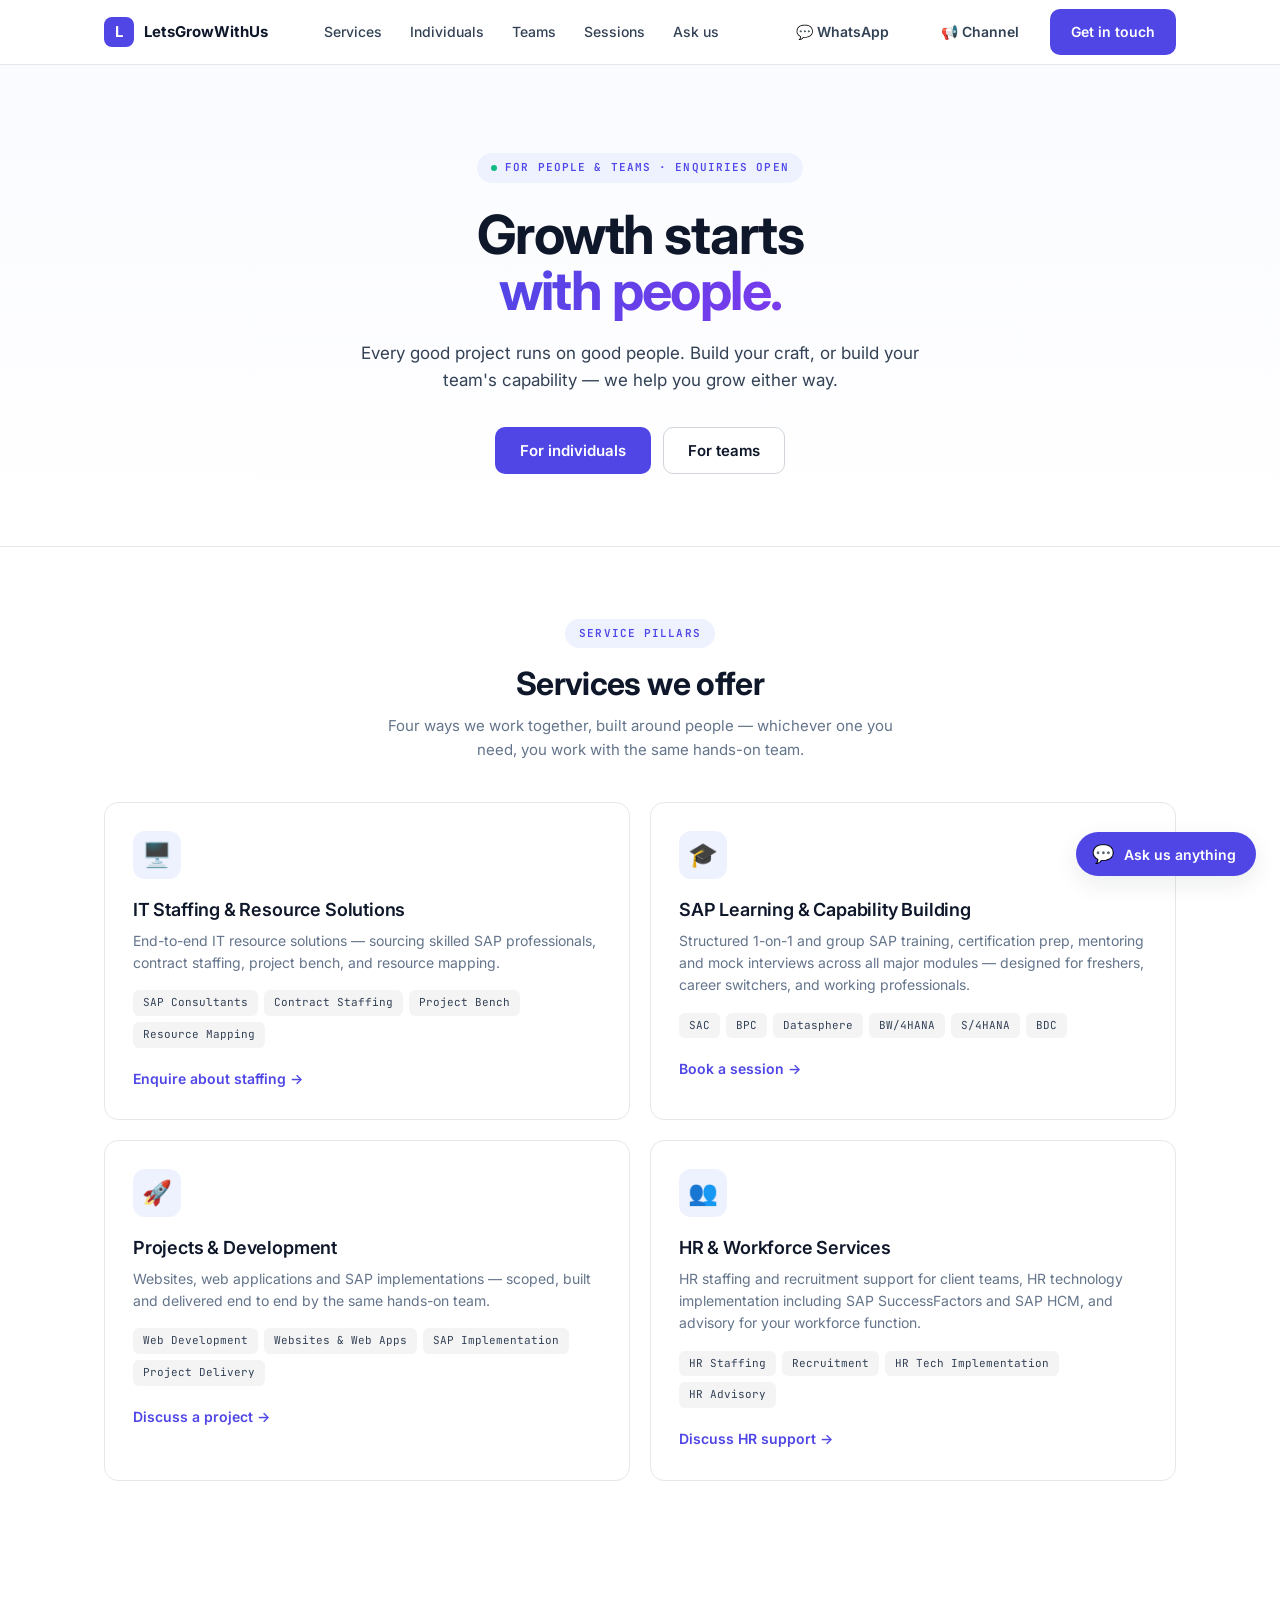
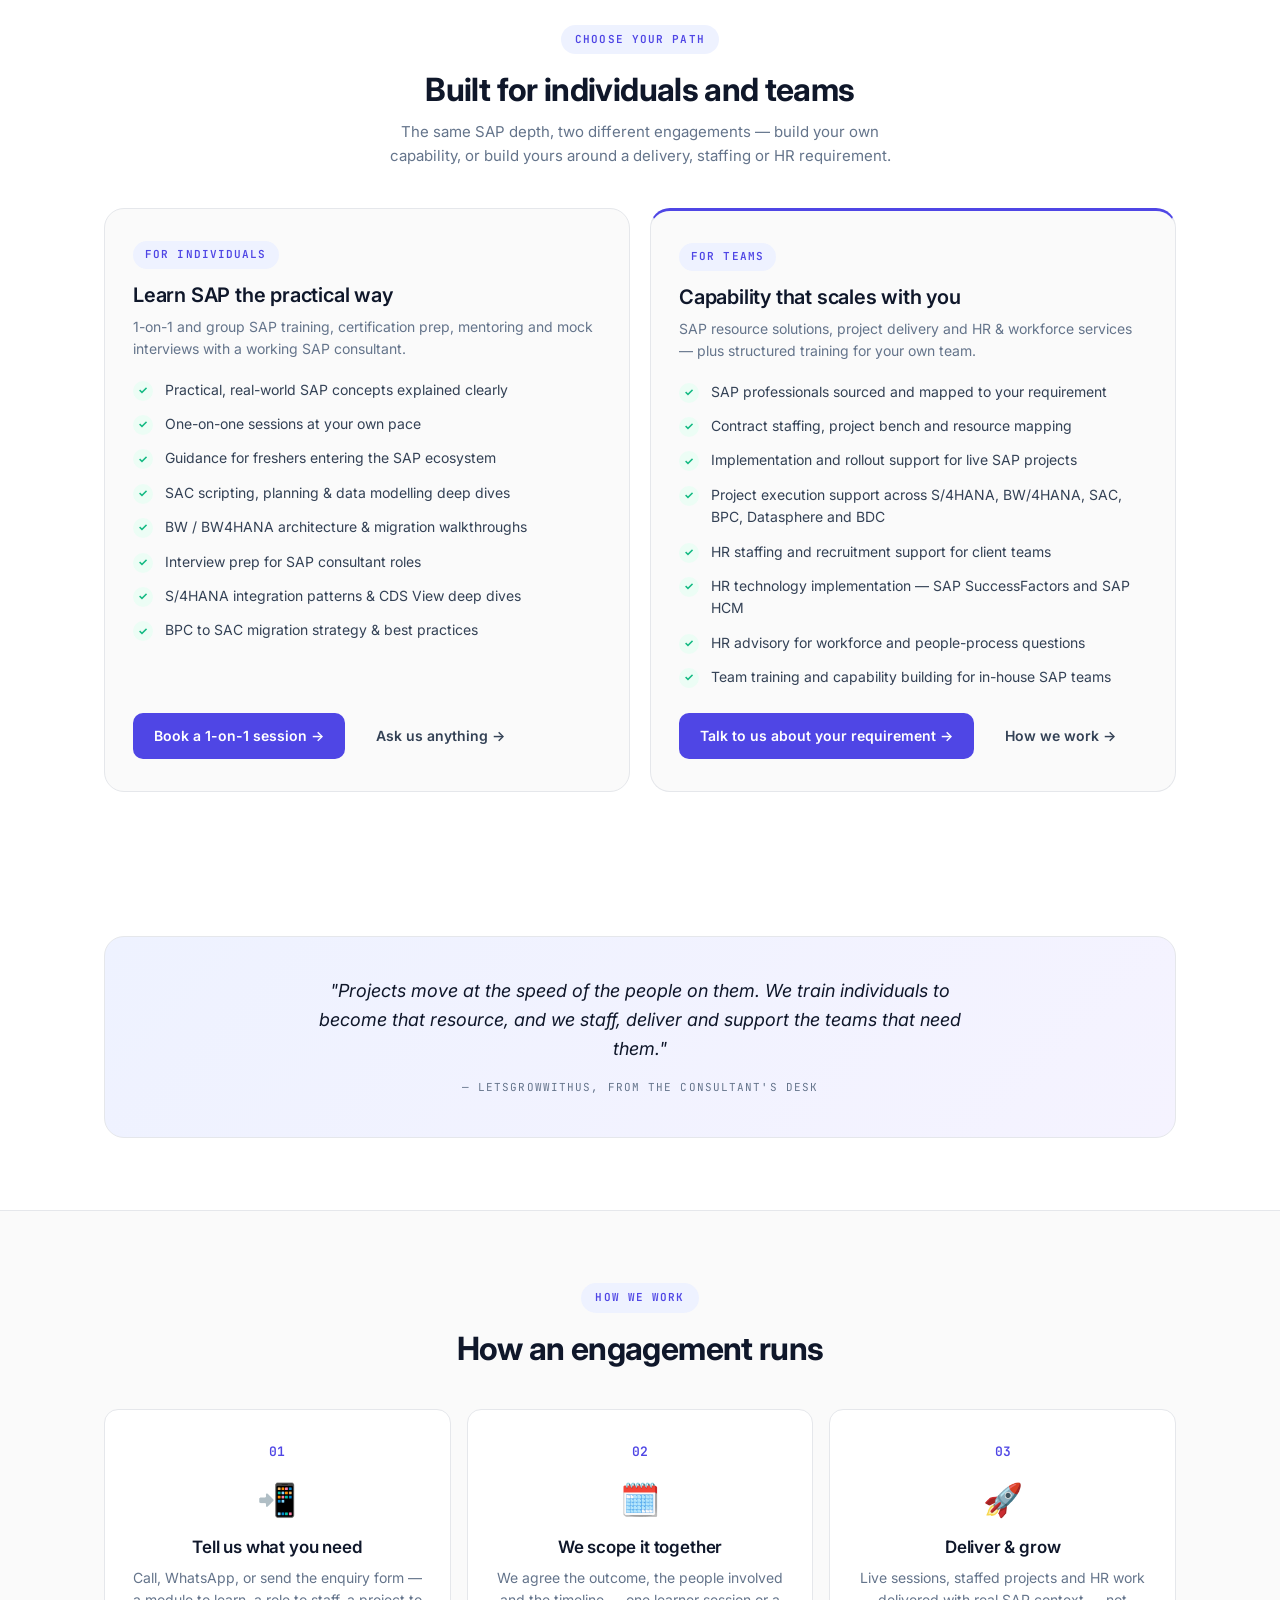
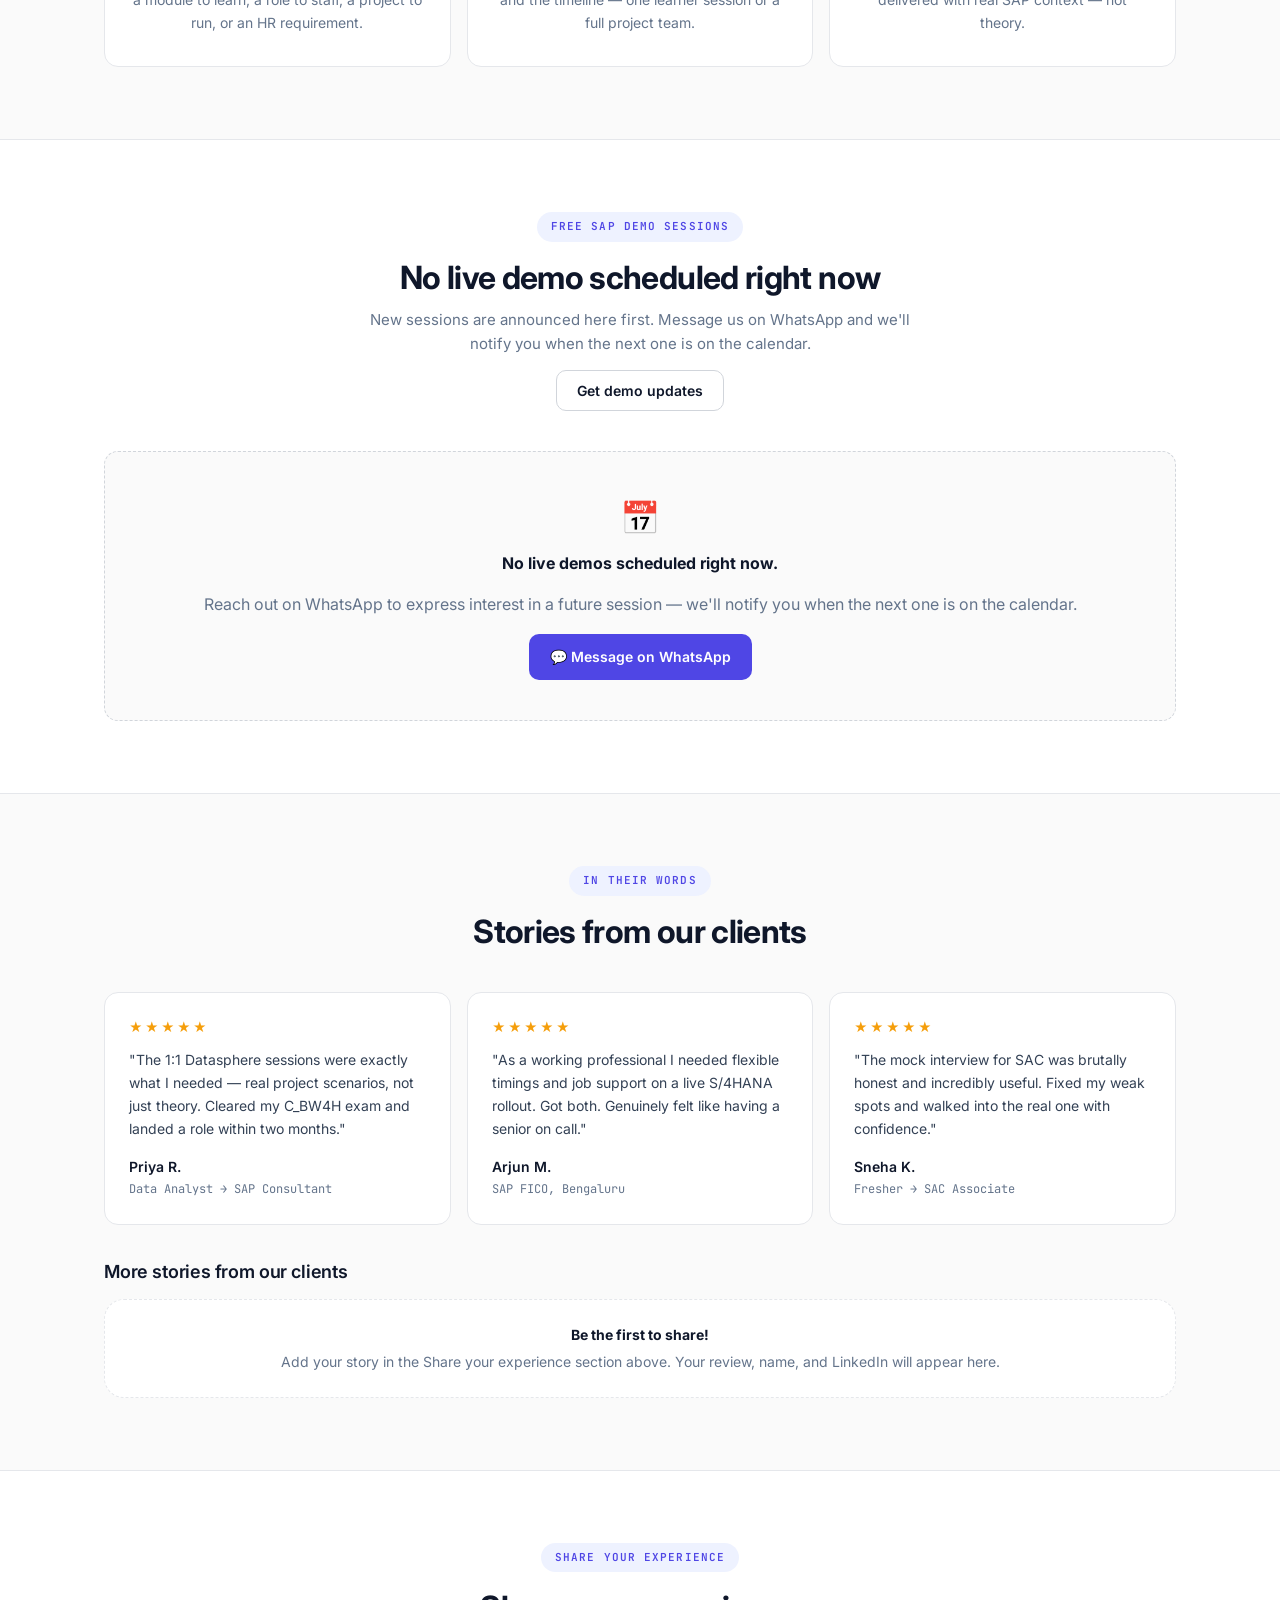
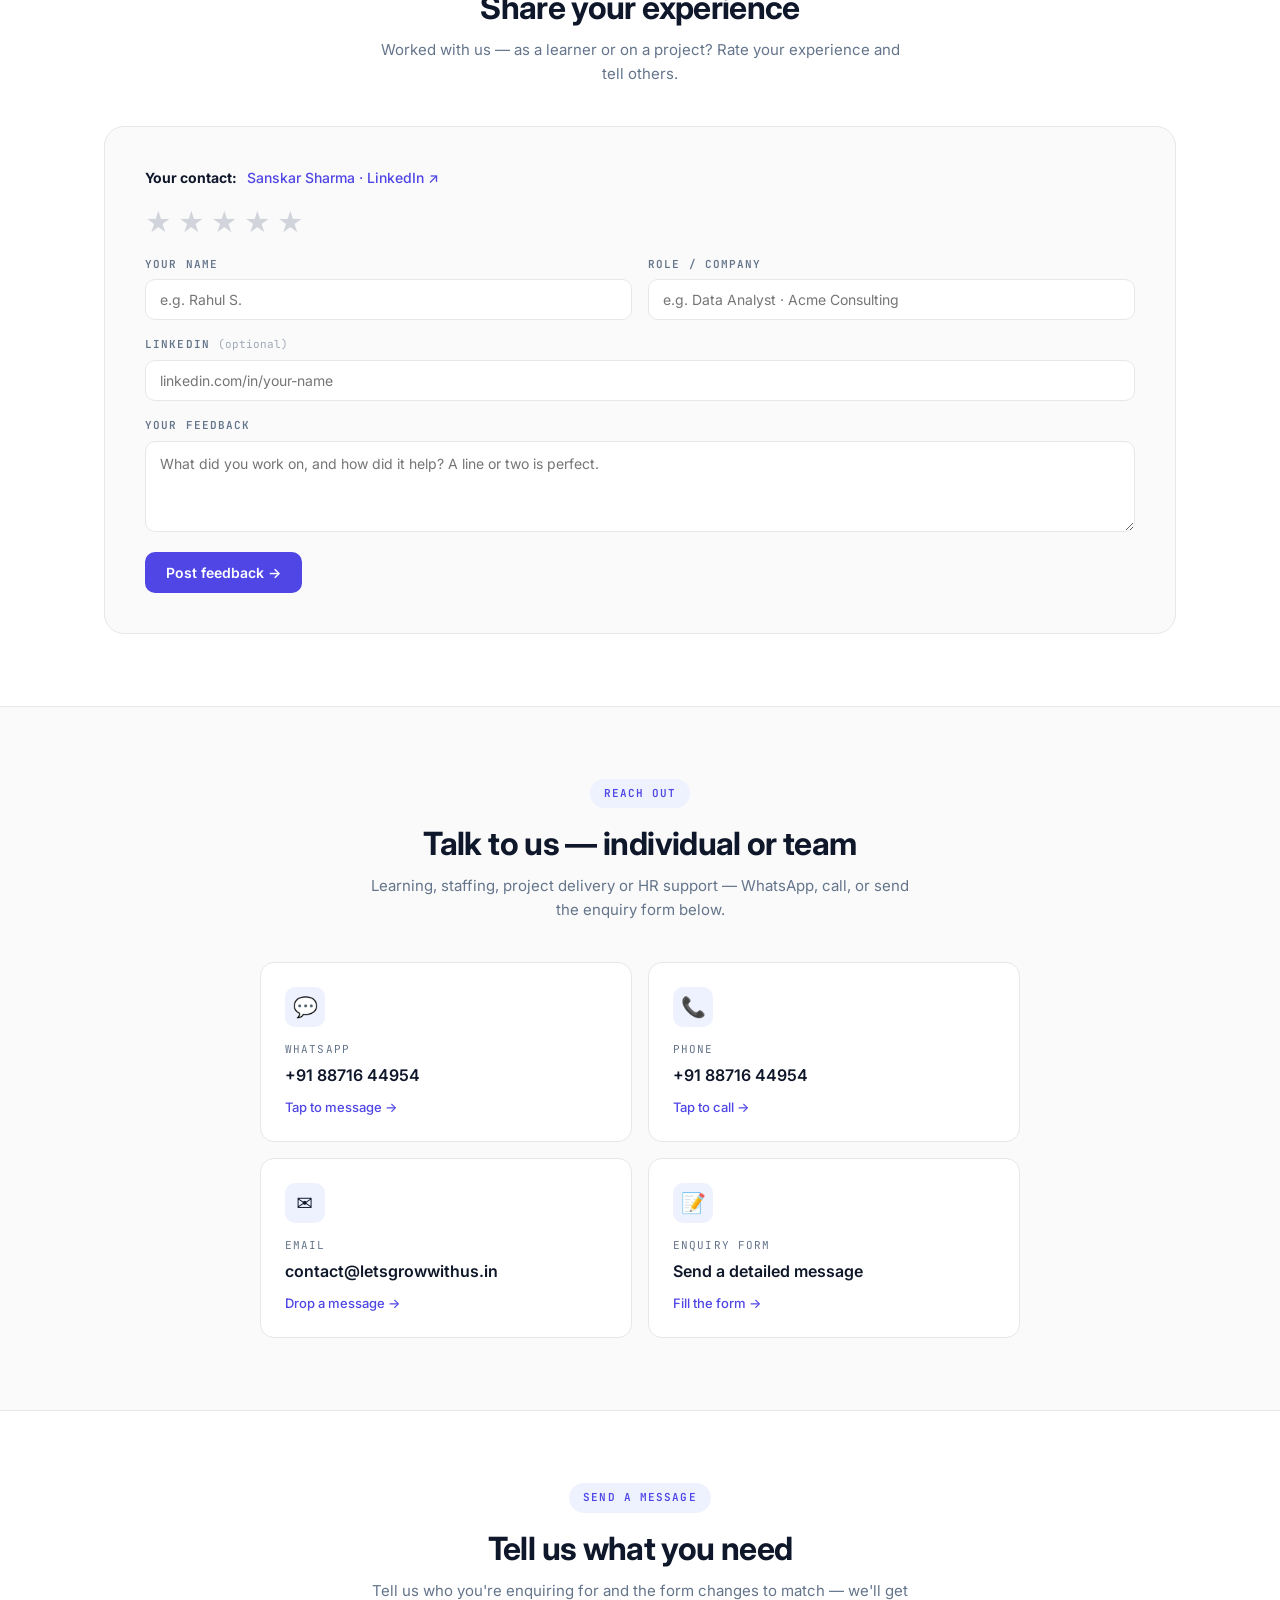
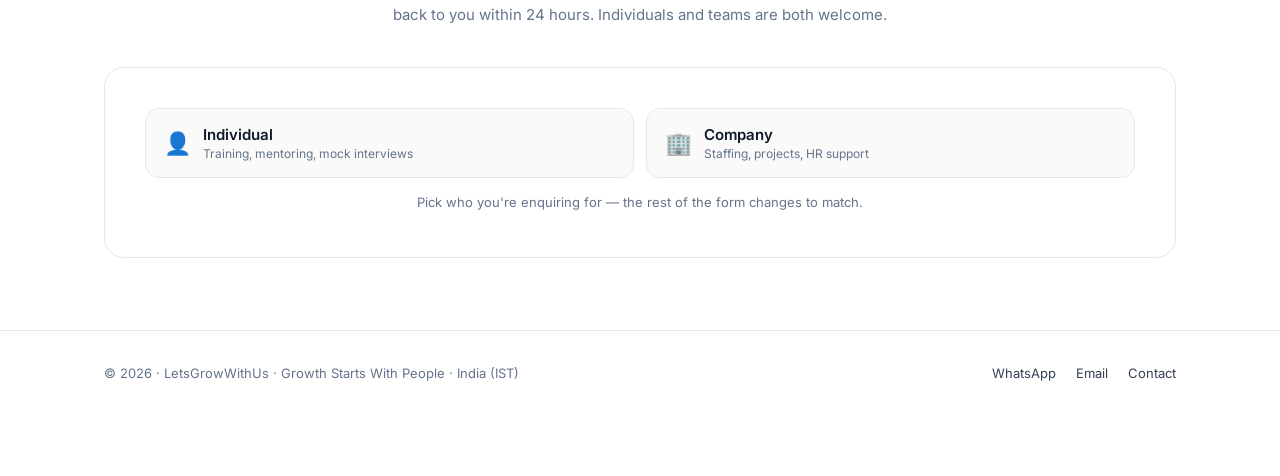
==== commit fad7ad57: "Update index.html" ====
--- a/index.html
+++ b/index.html
@@ -3712,7 +3712,7 @@
           time: "01:00 PM IST",
           module: "SAP Datasphere",
           pdf: "downloads/BDC_DSP_Roadmap.pdf",
-          live: true,
+          live: false,
           course: {
             title: "SAP BDC + SAP Datasphere — 40-Hour Training Program",
             format: "1 session/day × 40 days + 5 Q&A clinics",
@@ -3737,7 +3737,7 @@
           time: "03:00 PM IST",
           module: "SAP Analytics Cloud",
           pdf: "downloads/SAC_Roadmap.pdf",
-          live: true,
+          live: false,
           course: {
             title: "SAP Analytics Cloud (SAC) — 40-Hour Training Program",
             format: "1 session/day × 40 days + 5 Q&A clinics",
@@ -3790,7 +3790,7 @@
           // registration form. To schedule a session, flip `live: true` on one
           // of the real entries above.
           module: "No live demos currently scheduled",
-          live: false,
+          live: true,
           placeholder: true,
         },
       ];
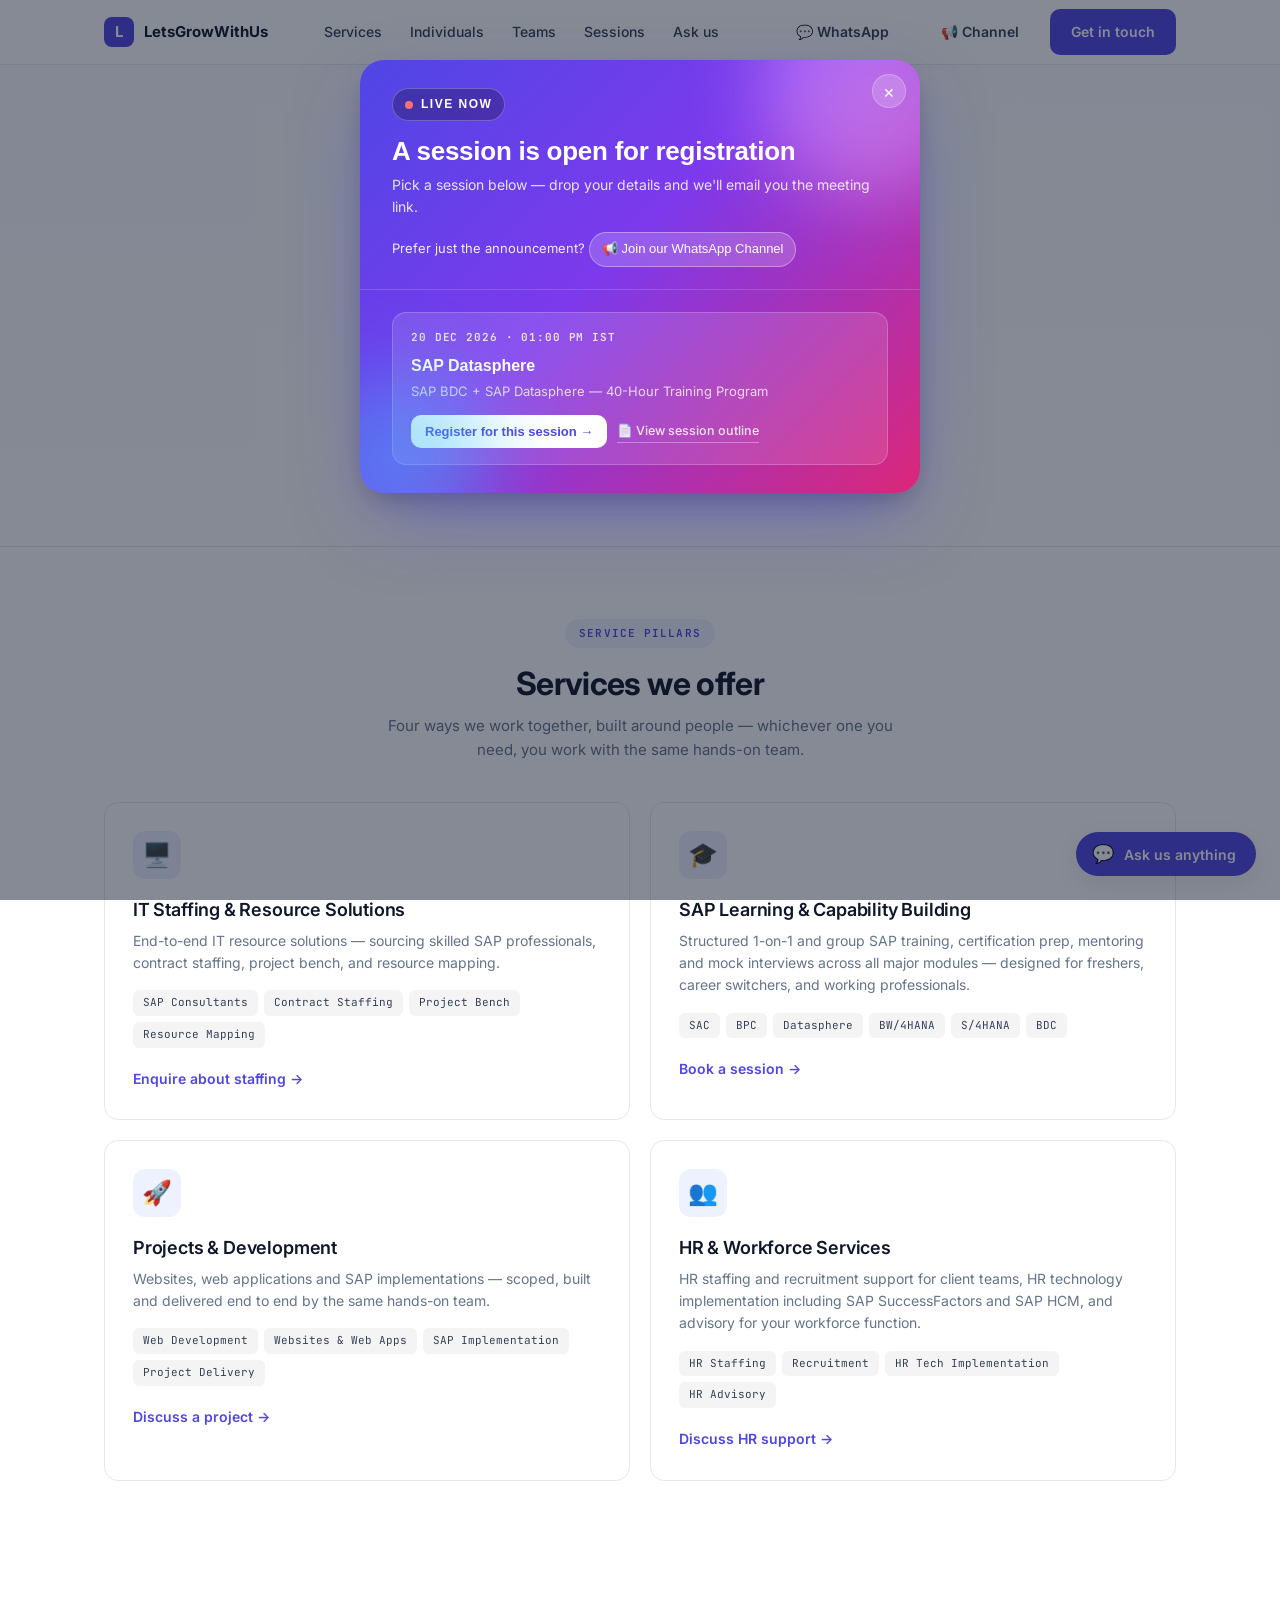
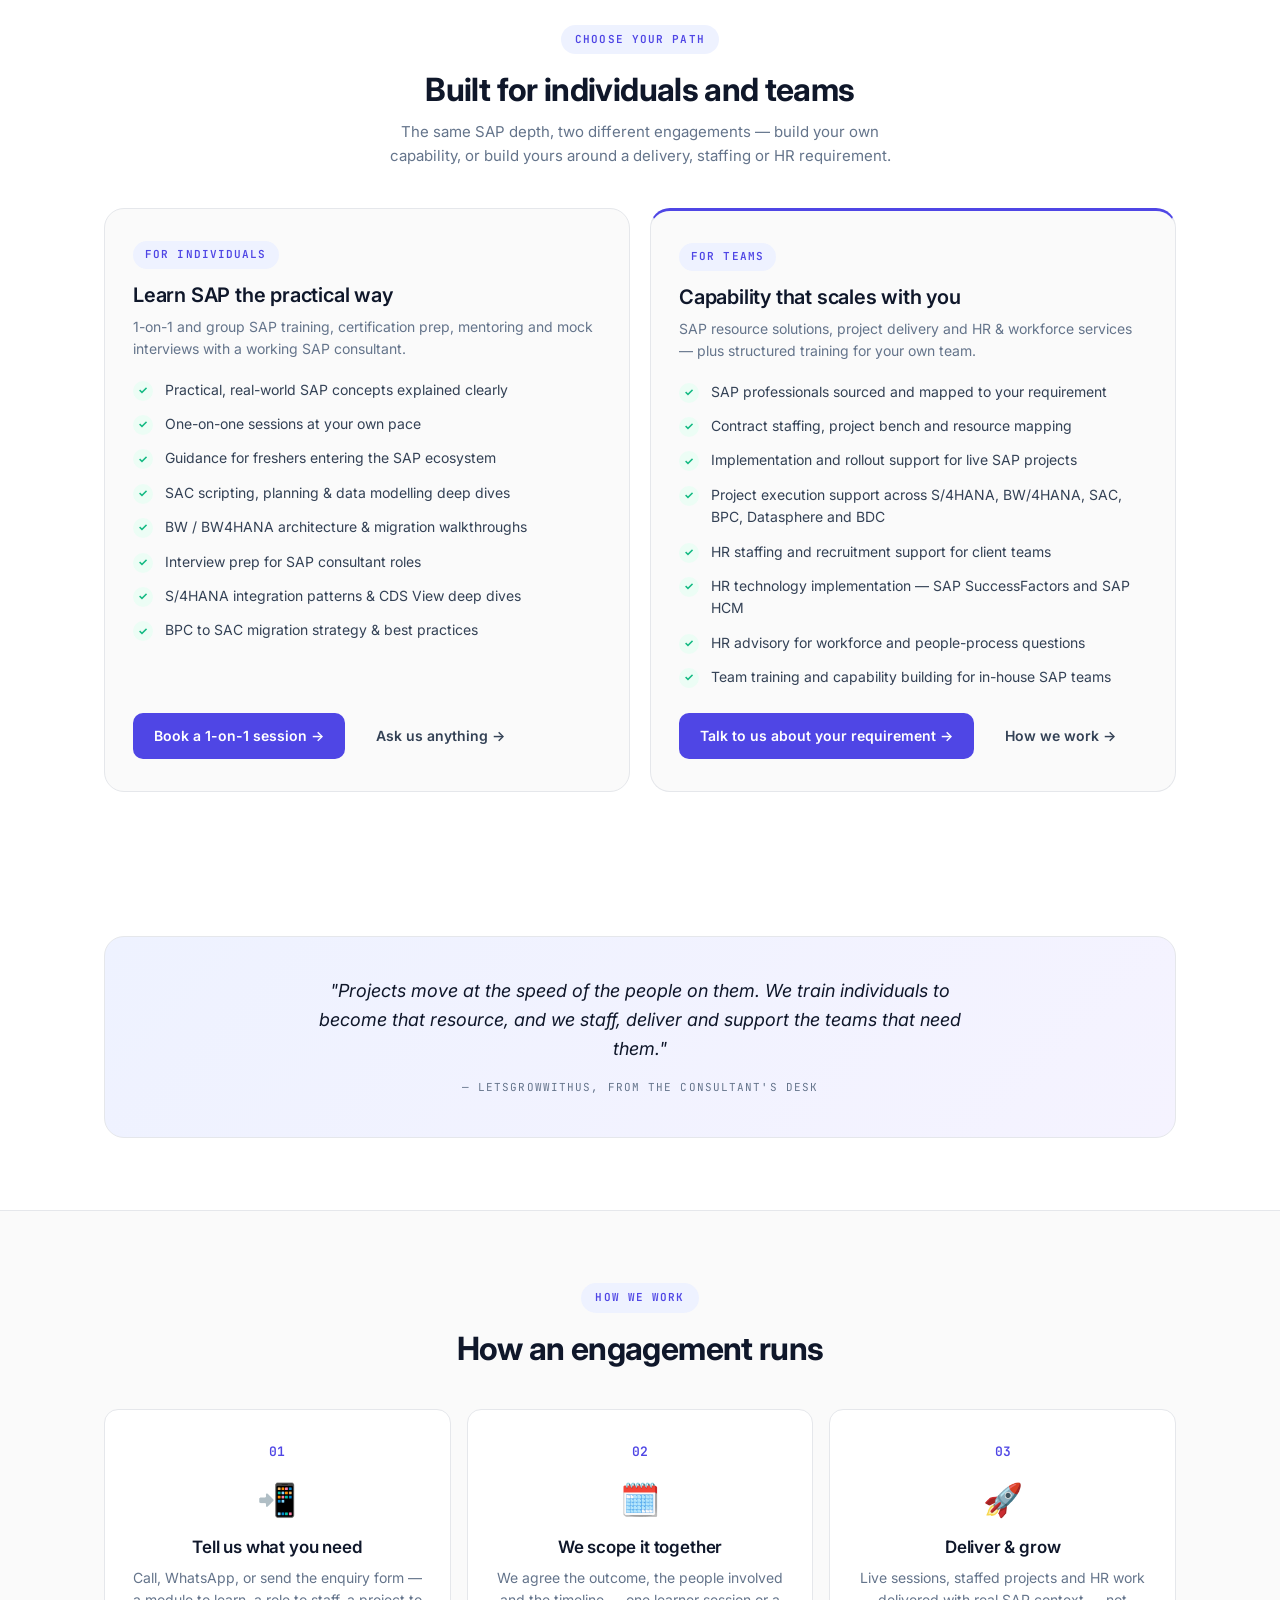
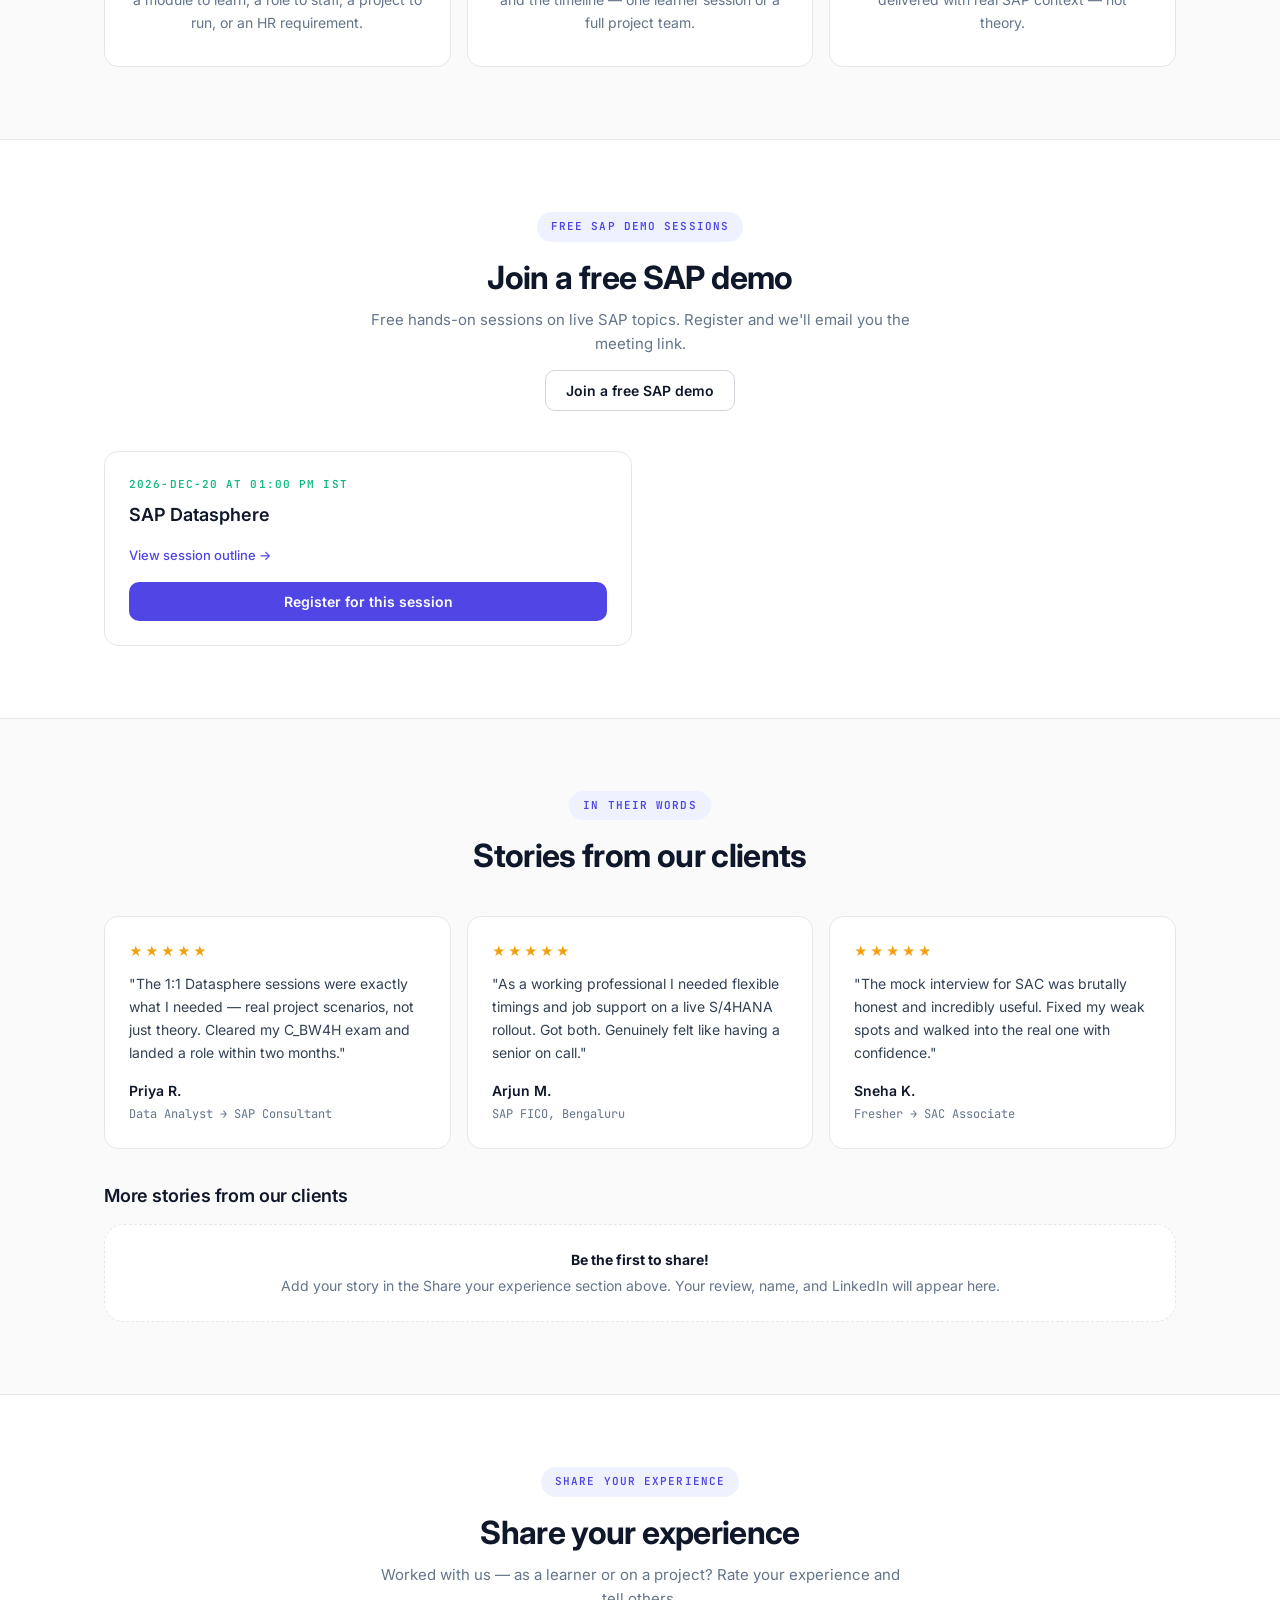
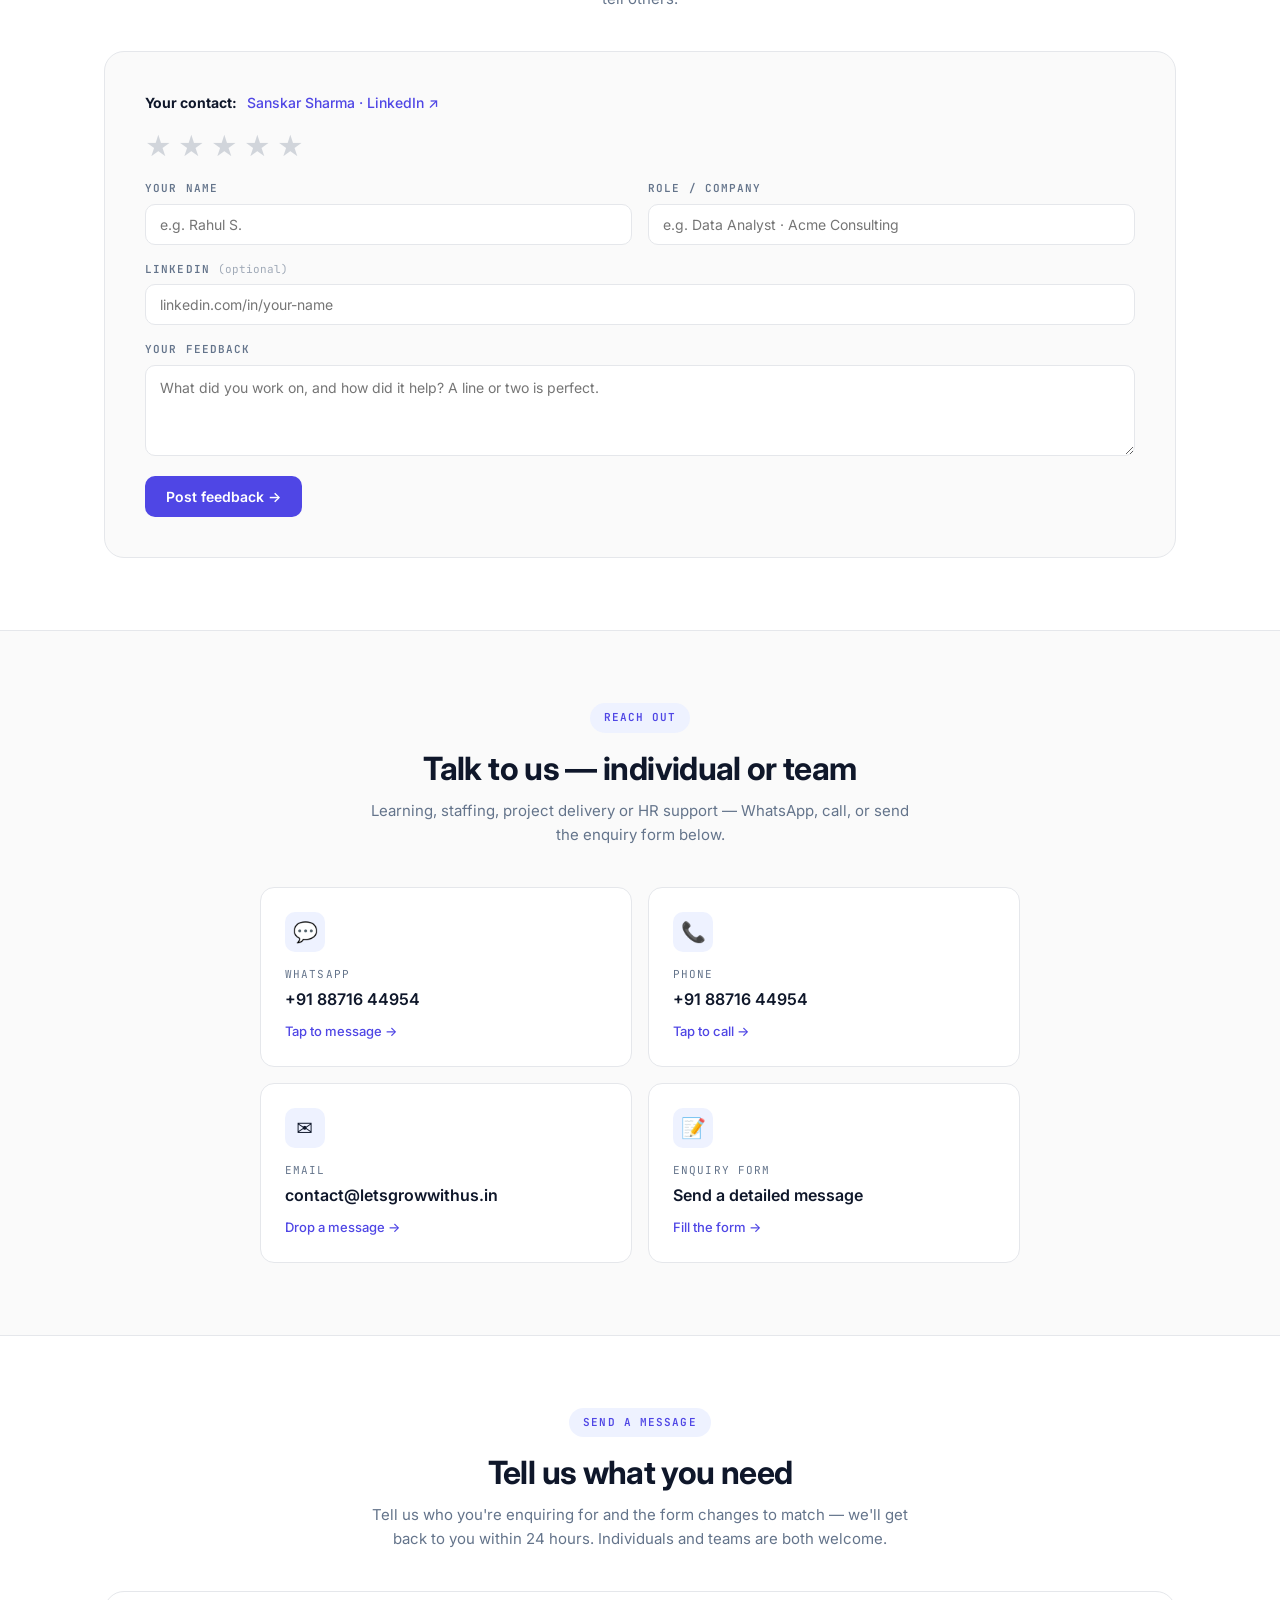
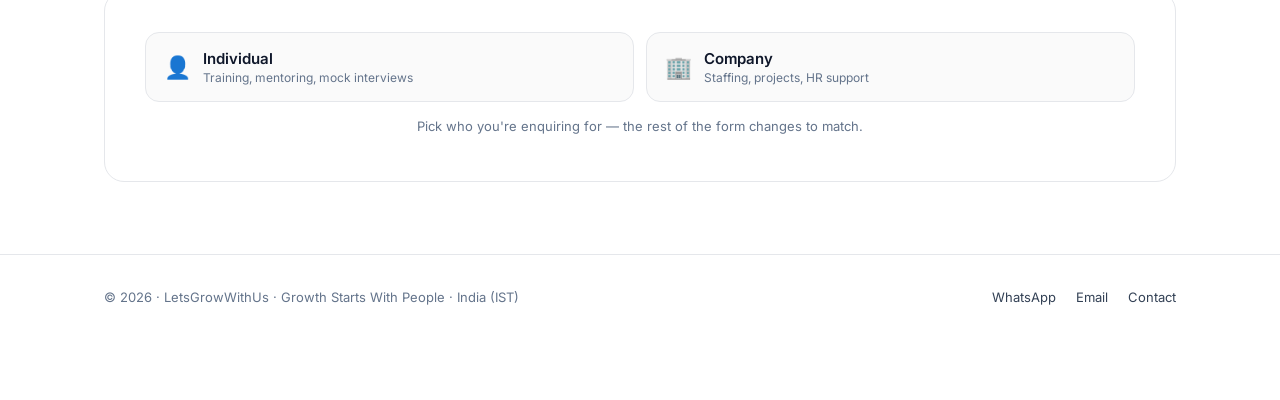
==== commit 62cc2c29: "Update index.html" ====
--- a/index.html
+++ b/index.html
@@ -3708,11 +3708,11 @@
       // `course` powers the details block shown inside the demo popup.
       const DEMOS = [
         {
-          date: "2026-Nov-22",
+          date: "2026-DEC-20",
           time: "01:00 PM IST",
           module: "SAP Datasphere",
           pdf: "downloads/BDC_DSP_Roadmap.pdf",
-          live: false,
+          live: true,
           course: {
             title: "SAP BDC + SAP Datasphere — 40-Hour Training Program",
             format: "1 session/day × 40 days + 5 Q&A clinics",
@@ -3790,7 +3790,7 @@
           // registration form. To schedule a session, flip `live: true` on one
           // of the real entries above.
           module: "No live demos currently scheduled",
-          live: true,
+          live: false,
           placeholder: true,
         },
       ];
